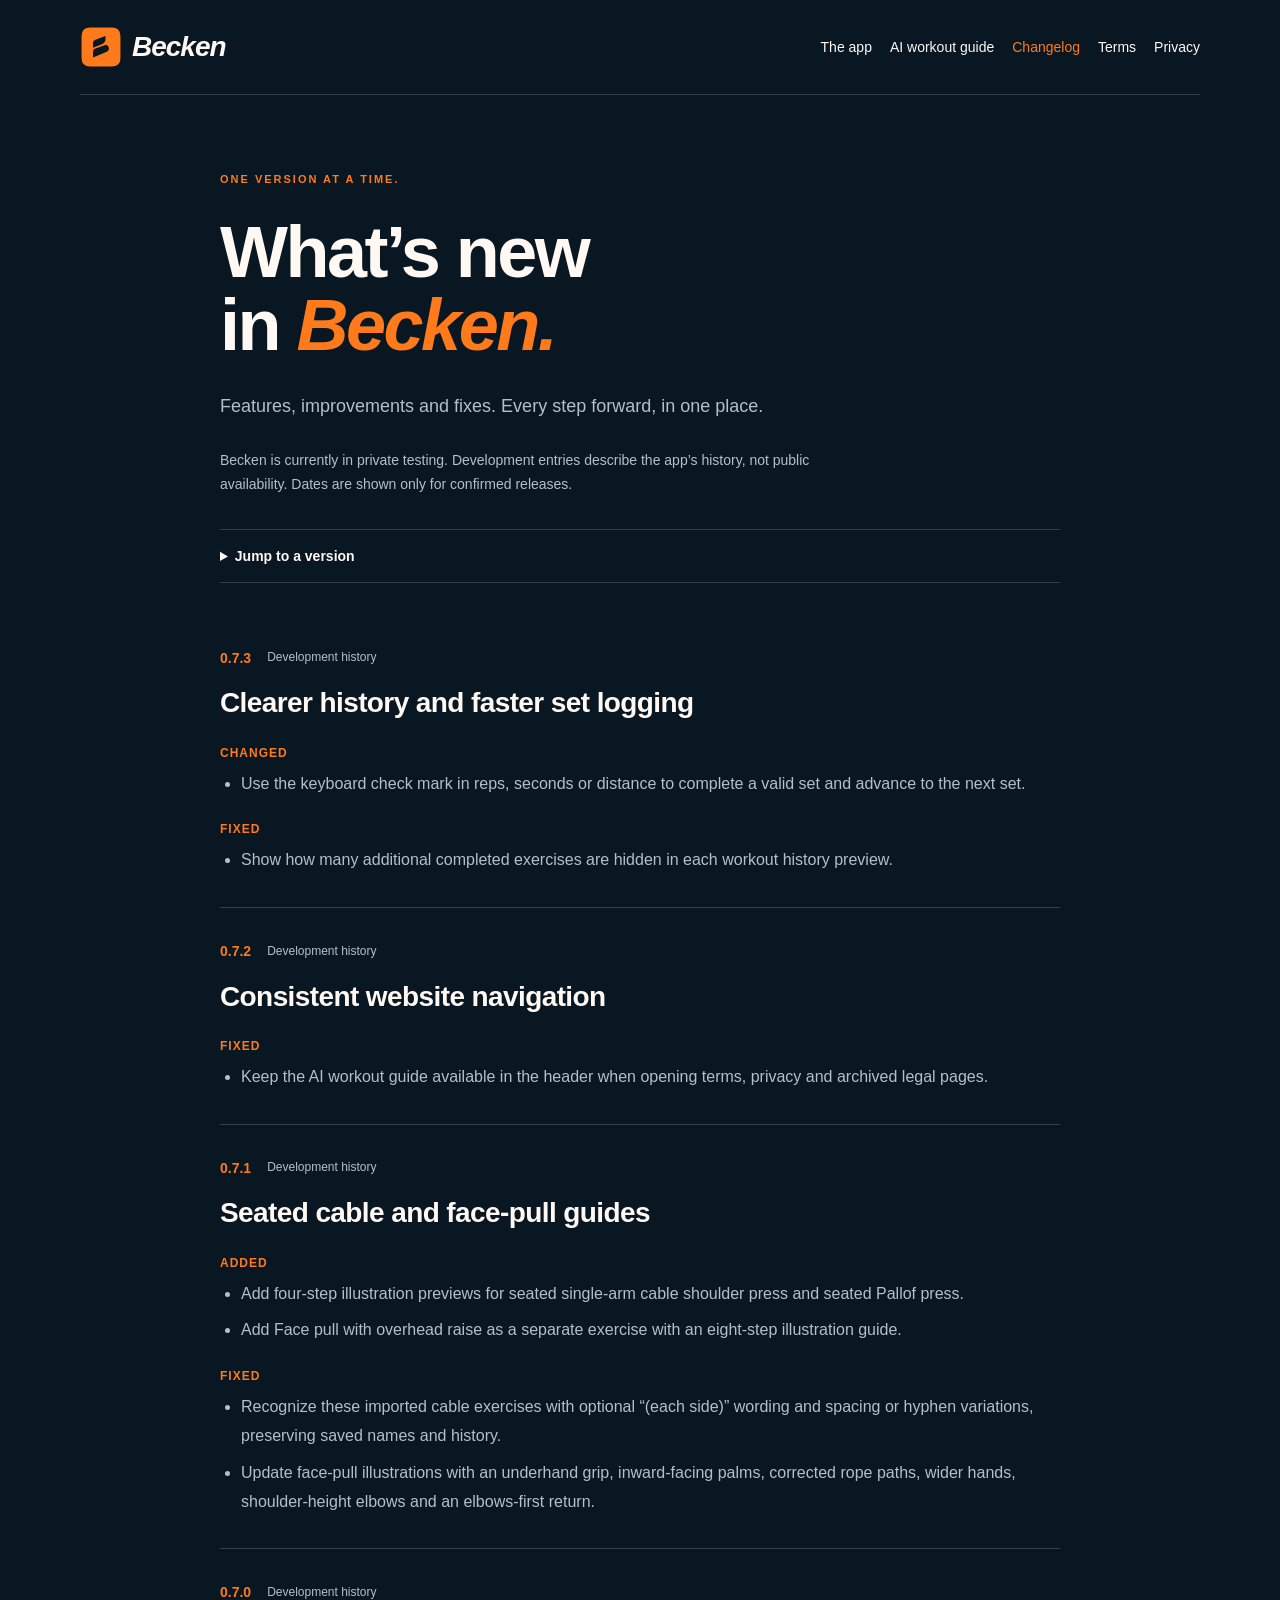
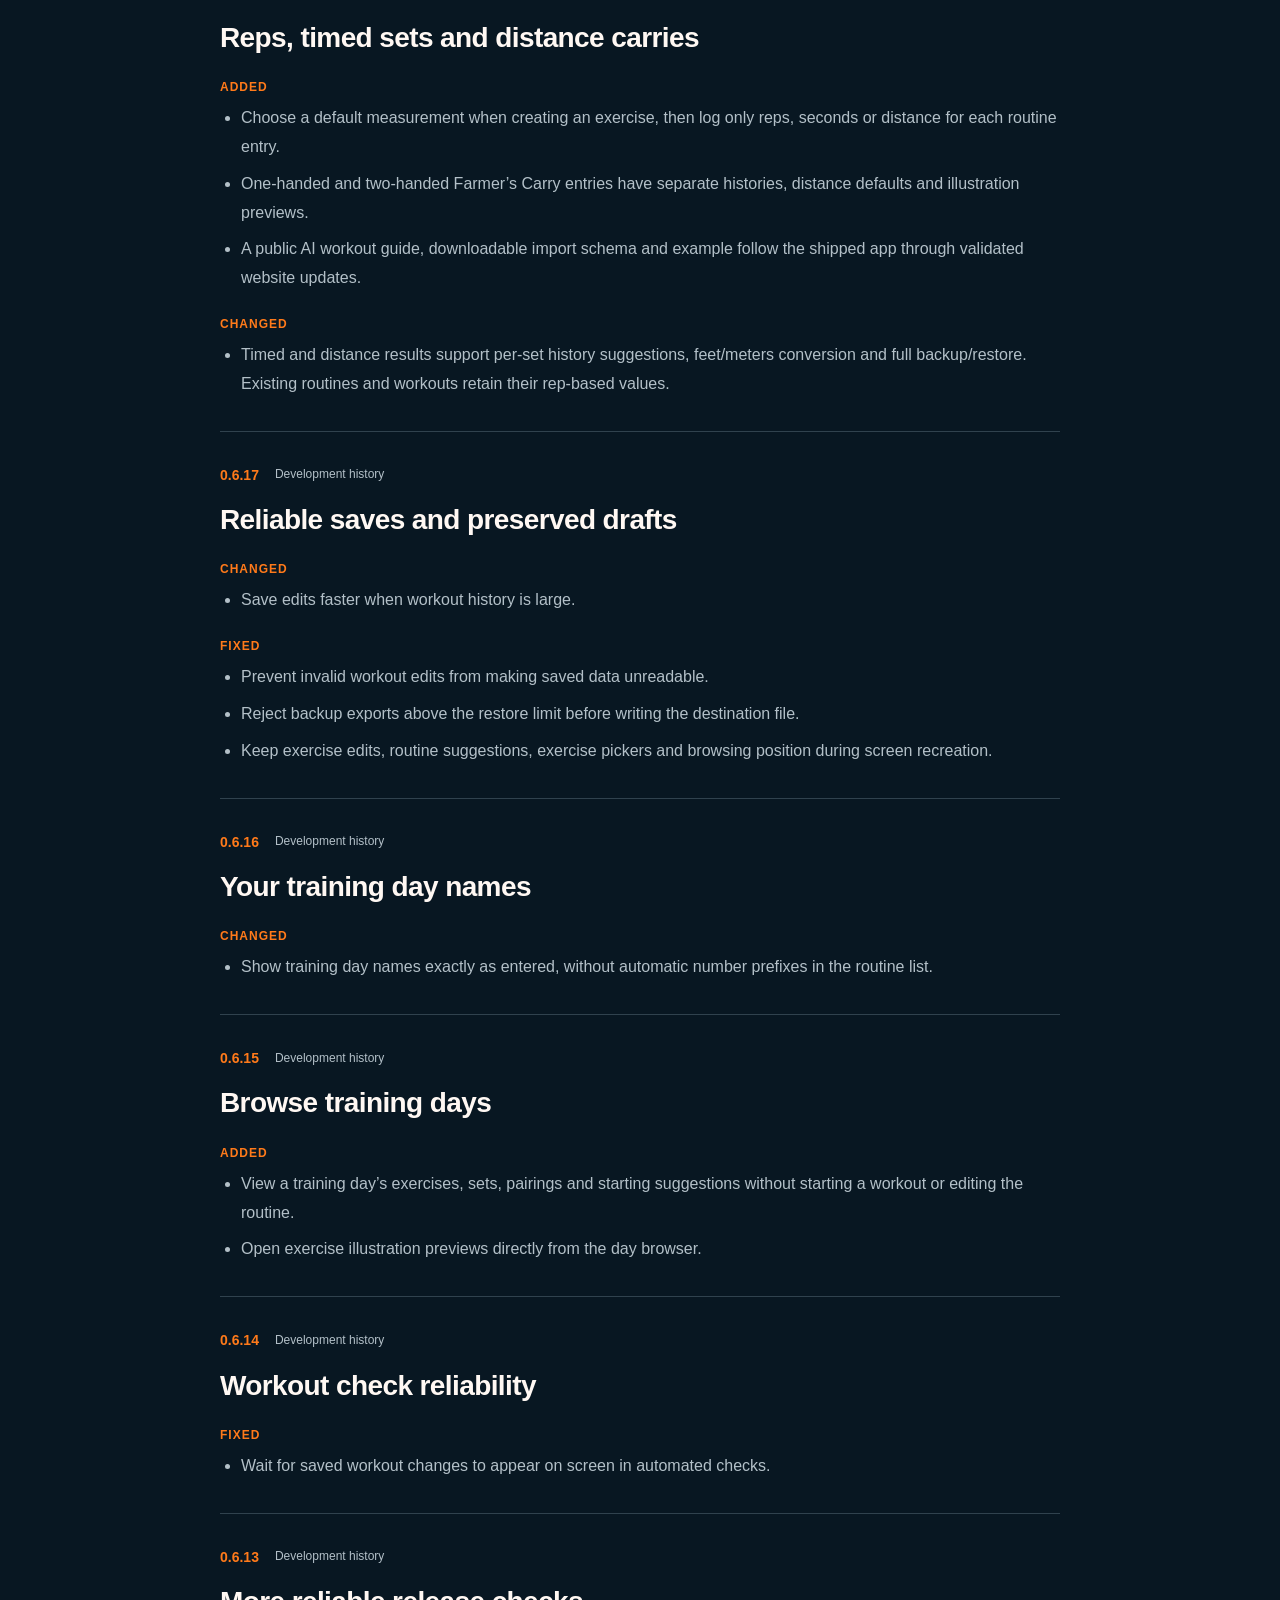
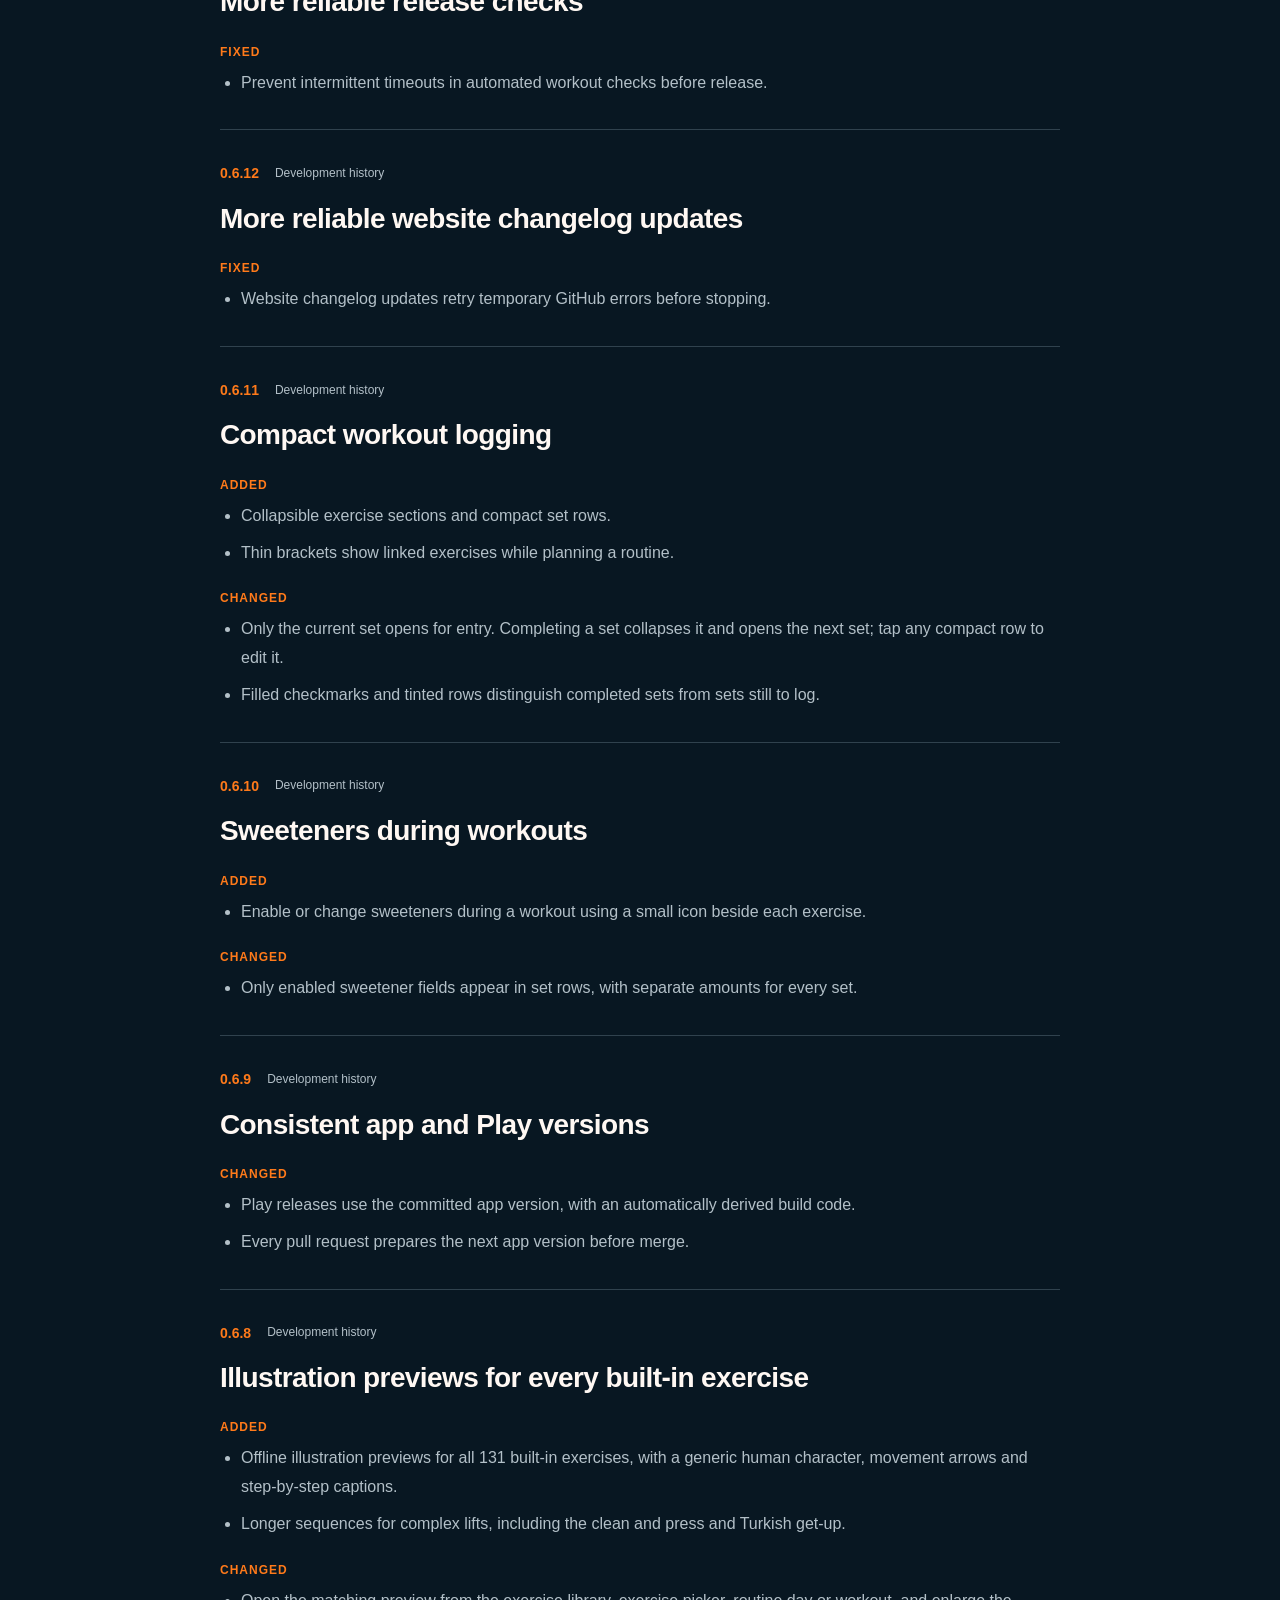
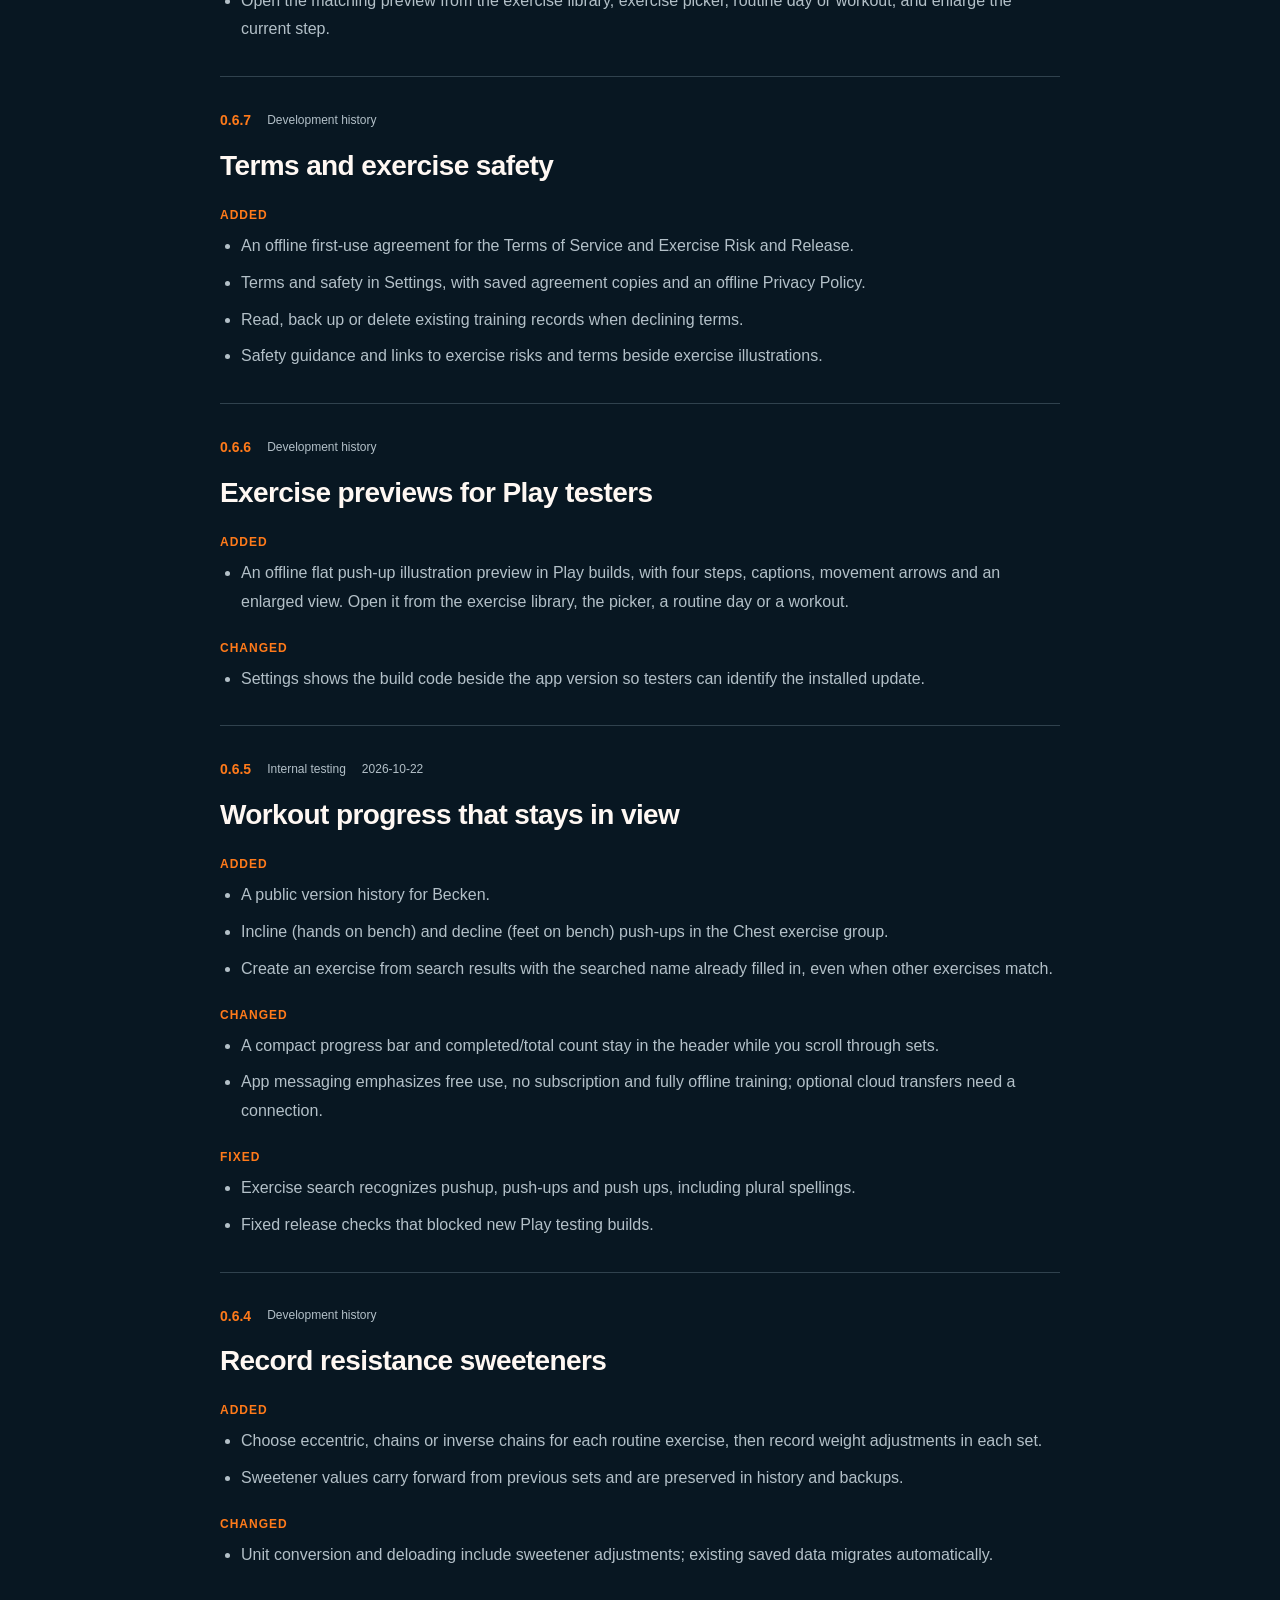
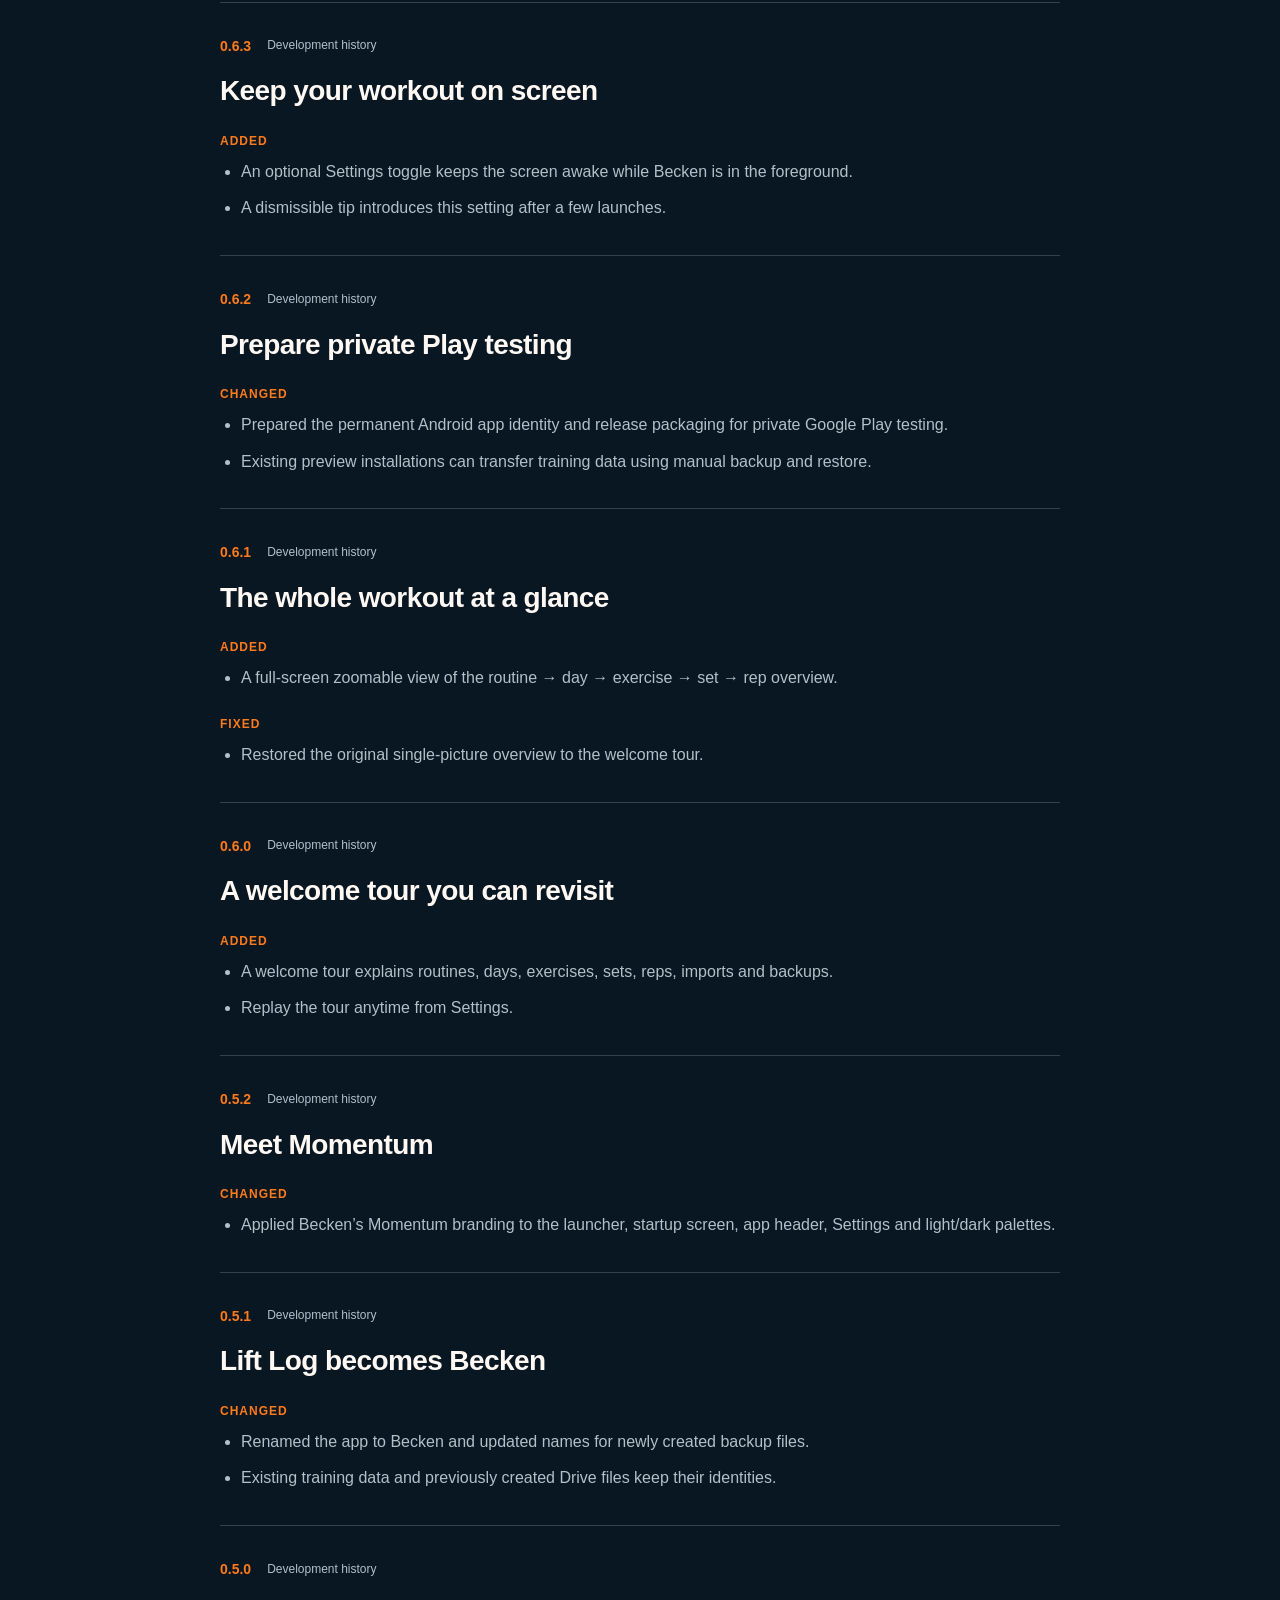
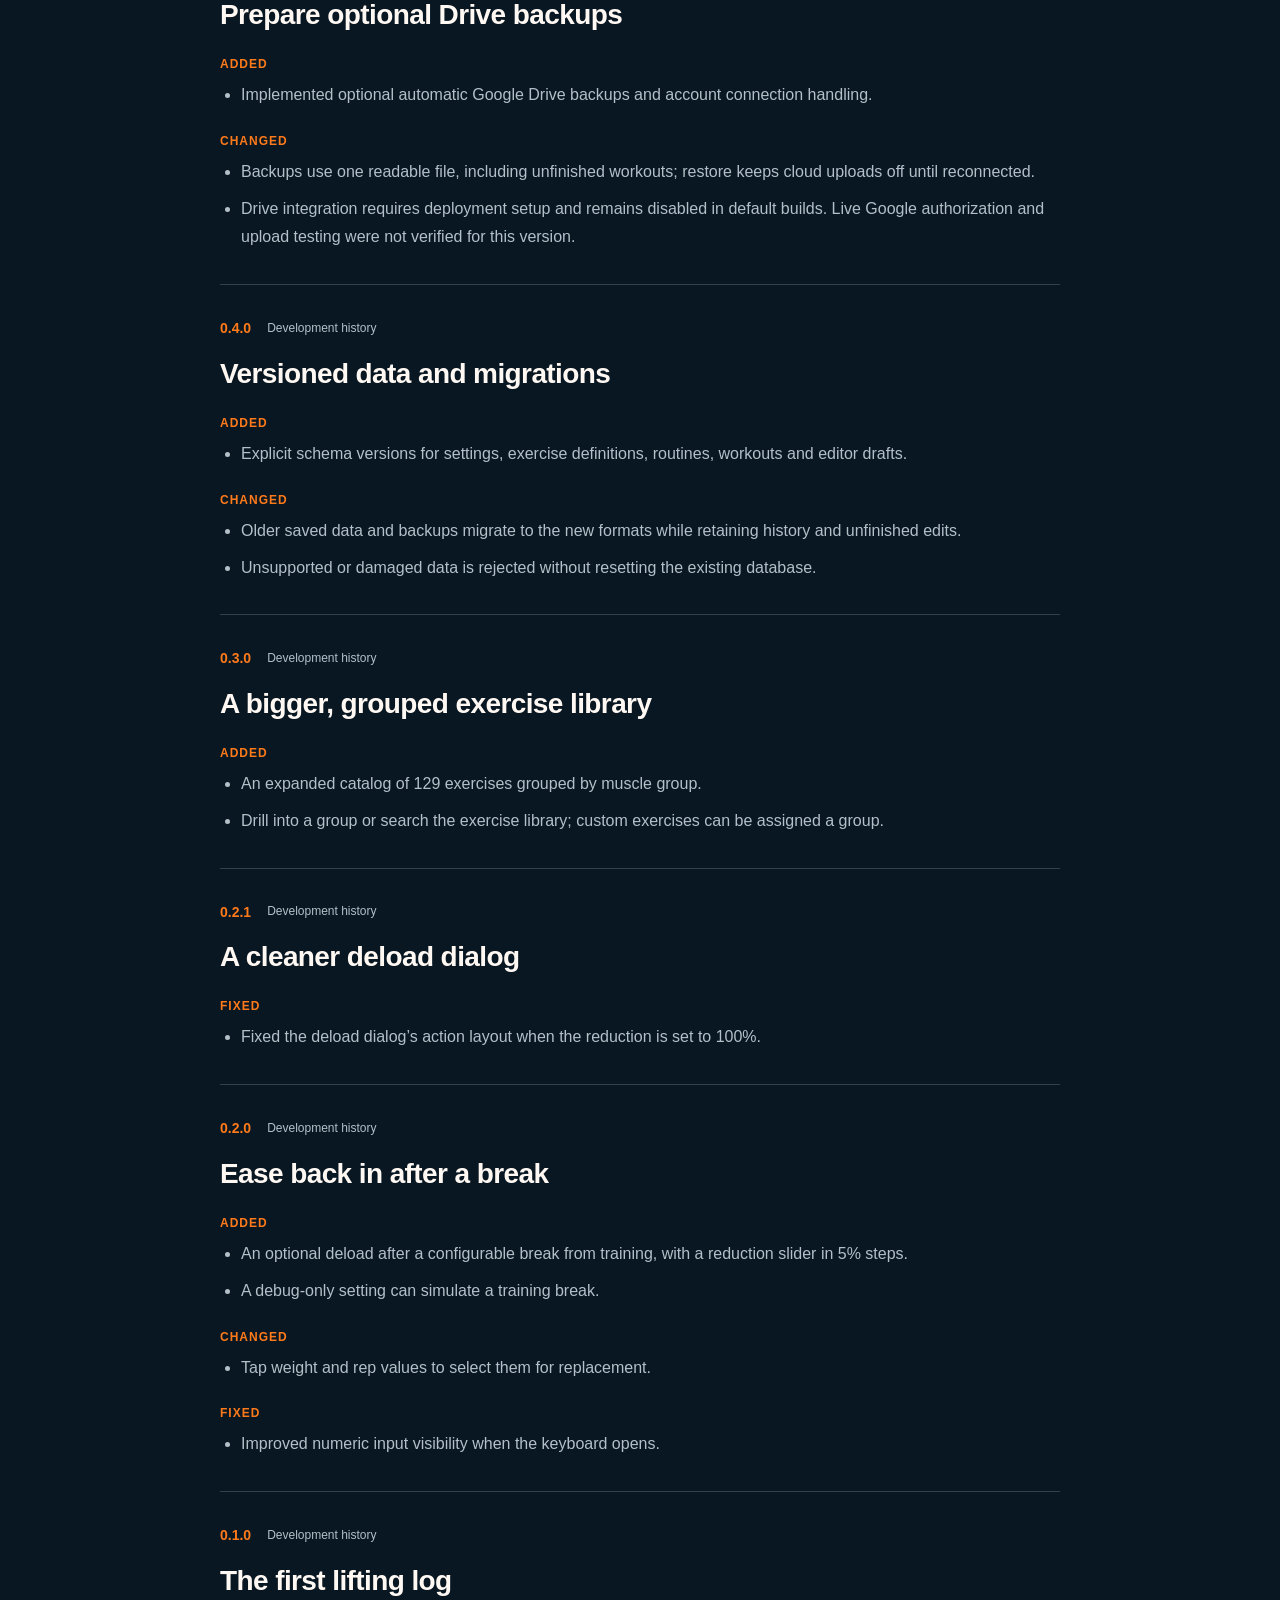
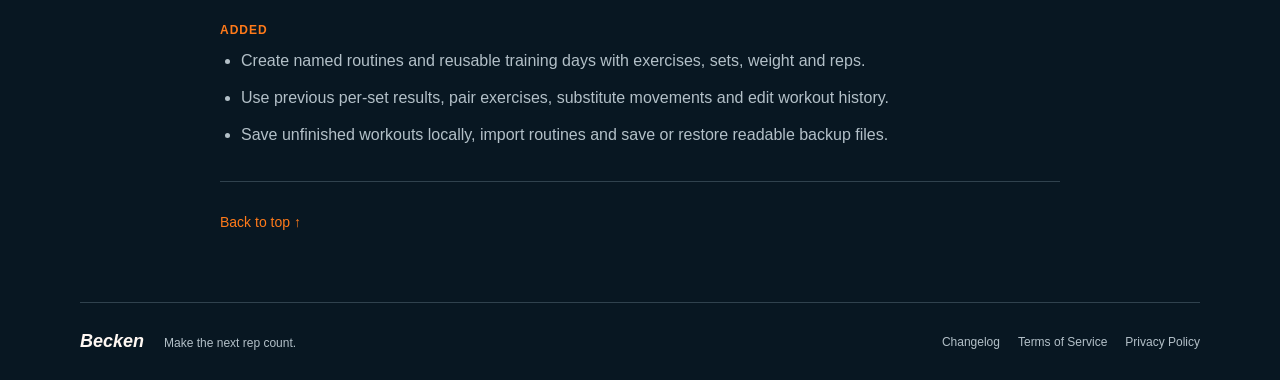
==== changelog/index.html @ c9db018d "Update Becken version history" ====
<!doctype html>
<html lang="en">
<head>
  <meta charset="utf-8">
  <meta name="viewport" content="width=device-width, initial-scale=1">
  <meta name="theme-color" content="#081722">
  <title>Becken changelog — What’s new</title>
  <meta name="description" content="Features, improvements and fixes in Becken, the free offline Android lifting log. Browse the version history.">
  <link rel="canonical" href="https://becken.app/changelog/">
  <meta property="og:title" content="Becken changelog — What’s new">
  <meta property="og:description" content="Features, improvements and fixes, version by version.">
  <meta property="og:type" content="website">
  <meta property="og:url" content="https://becken.app/changelog/">
  <meta property="og:image" content="https://becken.app/assets/social.png">
  <link rel="icon" href="../assets/logo.svg" type="image/svg+xml">
  <link rel="stylesheet" href="../styles.css">
</head>
<body>
  <!-- Generated by scripts/build_changelog.py from changelog/releases.json. -->
  <a class="skip-link" href="#main">Skip to content</a>
  <header class="site-header wrap">
    <a class="brand" href="../" aria-label="Becken home"><img src="../assets/logo.svg" width="42" height="42" alt=""><span>Becken</span></a>
    <nav aria-label="Main navigation"><a href="../#screenshots">The app</a><a href="../guides/ai-workouts/">AI workout guide</a><a href="../changelog/" aria-current="page">Changelog</a><a href="../terms/">Terms</a><a href="../privacy/">Privacy</a></nav>
  </header>
  <main id="main" class="history wrap">
    <div class="history-intro">
      <p class="eyebrow">ONE VERSION AT A TIME.</p>
      <h1>What’s new<br>in <em>Becken.</em></h1>
      <p class="intro">Features, improvements and fixes. Every step forward, in one place.</p>
      <p class="history-note">Becken is currently in private testing. Development entries describe the app’s history, not public availability. Dates are shown only for confirmed releases.</p>
    </div>
    <details class="version-index"><summary>Jump to a version</summary><nav aria-label="Version history"><a href="#v0-7-3">0.7.3</a><a href="#v0-7-2">0.7.2</a><a href="#v0-7-1">0.7.1</a><a href="#v0-7-0">0.7.0</a><a href="#v0-6-17">0.6.17</a><a href="#v0-6-16">0.6.16</a><a href="#v0-6-15">0.6.15</a><a href="#v0-6-14">0.6.14</a><a href="#v0-6-13">0.6.13</a><a href="#v0-6-12">0.6.12</a><a href="#v0-6-11">0.6.11</a><a href="#v0-6-10">0.6.10</a><a href="#v0-6-9">0.6.9</a><a href="#v0-6-8">0.6.8</a><a href="#v0-6-7">0.6.7</a><a href="#v0-6-6">0.6.6</a><a href="#v0-6-5">0.6.5</a><a href="#v0-6-4">0.6.4</a><a href="#v0-6-3">0.6.3</a><a href="#v0-6-2">0.6.2</a><a href="#v0-6-1">0.6.1</a><a href="#v0-6-0">0.6.0</a><a href="#v0-5-2">0.5.2</a><a href="#v0-5-1">0.5.1</a><a href="#v0-5-0">0.5.0</a><a href="#v0-4-0">0.4.0</a><a href="#v0-3-0">0.3.0</a><a href="#v0-2-1">0.2.1</a><a href="#v0-2-0">0.2.0</a><a href="#v0-1-0">0.1.0</a></nav></details>
    <div class="release-list"><article class="release" id="v0-7-3" aria-labelledby="title-v0-7-3"><header><p class="release-meta"><span class="version-badge">0.7.3</span><span>Development history</span></p><h2 id="title-v0-7-3">Clearer history and faster set logging</h2></header><section class="change-section"><h3>Changed</h3><ul><li>Use the keyboard check mark in reps, seconds or distance to complete a valid set and advance to the next set.</li></ul></section>
<section class="change-section"><h3>Fixed</h3><ul><li>Show how many additional completed exercises are hidden in each workout history preview.</li></ul></section></article>
<article class="release" id="v0-7-2" aria-labelledby="title-v0-7-2"><header><p class="release-meta"><span class="version-badge">0.7.2</span><span>Development history</span></p><h2 id="title-v0-7-2">Consistent website navigation</h2></header><section class="change-section"><h3>Fixed</h3><ul><li>Keep the AI workout guide available in the header when opening terms, privacy and archived legal pages.</li></ul></section></article>
<article class="release" id="v0-7-1" aria-labelledby="title-v0-7-1"><header><p class="release-meta"><span class="version-badge">0.7.1</span><span>Development history</span></p><h2 id="title-v0-7-1">Seated cable and face-pull guides</h2></header><section class="change-section"><h3>Added</h3><ul><li>Add four-step illustration previews for seated single-arm cable shoulder press and seated Pallof press.</li><li>Add Face pull with overhead raise as a separate exercise with an eight-step illustration guide.</li></ul></section>
<section class="change-section"><h3>Fixed</h3><ul><li>Recognize these imported cable exercises with optional “(each side)” wording and spacing or hyphen variations, preserving saved names and history.</li><li>Update face-pull illustrations with an underhand grip, inward-facing palms, corrected rope paths, wider hands, shoulder-height elbows and an elbows-first return.</li></ul></section></article>
<article class="release" id="v0-7-0" aria-labelledby="title-v0-7-0"><header><p class="release-meta"><span class="version-badge">0.7.0</span><span>Development history</span></p><h2 id="title-v0-7-0">Reps, timed sets and distance carries</h2></header><section class="change-section"><h3>Added</h3><ul><li>Choose a default measurement when creating an exercise, then log only reps, seconds or distance for each routine entry.</li><li>One-handed and two-handed Farmer’s Carry entries have separate histories, distance defaults and illustration previews.</li><li>A public AI workout guide, downloadable import schema and example follow the shipped app through validated website updates.</li></ul></section>
<section class="change-section"><h3>Changed</h3><ul><li>Timed and distance results support per-set history suggestions, feet/meters conversion and full backup/restore. Existing routines and workouts retain their rep-based values.</li></ul></section></article>
<article class="release" id="v0-6-17" aria-labelledby="title-v0-6-17"><header><p class="release-meta"><span class="version-badge">0.6.17</span><span>Development history</span></p><h2 id="title-v0-6-17">Reliable saves and preserved drafts</h2></header><section class="change-section"><h3>Changed</h3><ul><li>Save edits faster when workout history is large.</li></ul></section>
<section class="change-section"><h3>Fixed</h3><ul><li>Prevent invalid workout edits from making saved data unreadable.</li><li>Reject backup exports above the restore limit before writing the destination file.</li><li>Keep exercise edits, routine suggestions, exercise pickers and browsing position during screen recreation.</li></ul></section></article>
<article class="release" id="v0-6-16" aria-labelledby="title-v0-6-16"><header><p class="release-meta"><span class="version-badge">0.6.16</span><span>Development history</span></p><h2 id="title-v0-6-16">Your training day names</h2></header><section class="change-section"><h3>Changed</h3><ul><li>Show training day names exactly as entered, without automatic number prefixes in the routine list.</li></ul></section></article>
<article class="release" id="v0-6-15" aria-labelledby="title-v0-6-15"><header><p class="release-meta"><span class="version-badge">0.6.15</span><span>Development history</span></p><h2 id="title-v0-6-15">Browse training days</h2></header><section class="change-section"><h3>Added</h3><ul><li>View a training day’s exercises, sets, pairings and starting suggestions without starting a workout or editing the routine.</li><li>Open exercise illustration previews directly from the day browser.</li></ul></section></article>
<article class="release" id="v0-6-14" aria-labelledby="title-v0-6-14"><header><p class="release-meta"><span class="version-badge">0.6.14</span><span>Development history</span></p><h2 id="title-v0-6-14">Workout check reliability</h2></header><section class="change-section"><h3>Fixed</h3><ul><li>Wait for saved workout changes to appear on screen in automated checks.</li></ul></section></article>
<article class="release" id="v0-6-13" aria-labelledby="title-v0-6-13"><header><p class="release-meta"><span class="version-badge">0.6.13</span><span>Development history</span></p><h2 id="title-v0-6-13">More reliable release checks</h2></header><section class="change-section"><h3>Fixed</h3><ul><li>Prevent intermittent timeouts in automated workout checks before release.</li></ul></section></article>
<article class="release" id="v0-6-12" aria-labelledby="title-v0-6-12"><header><p class="release-meta"><span class="version-badge">0.6.12</span><span>Development history</span></p><h2 id="title-v0-6-12">More reliable website changelog updates</h2></header><section class="change-section"><h3>Fixed</h3><ul><li>Website changelog updates retry temporary GitHub errors before stopping.</li></ul></section></article>
<article class="release" id="v0-6-11" aria-labelledby="title-v0-6-11"><header><p class="release-meta"><span class="version-badge">0.6.11</span><span>Development history</span></p><h2 id="title-v0-6-11">Compact workout logging</h2></header><section class="change-section"><h3>Added</h3><ul><li>Collapsible exercise sections and compact set rows.</li><li>Thin brackets show linked exercises while planning a routine.</li></ul></section>
<section class="change-section"><h3>Changed</h3><ul><li>Only the current set opens for entry. Completing a set collapses it and opens the next set; tap any compact row to edit it.</li><li>Filled checkmarks and tinted rows distinguish completed sets from sets still to log.</li></ul></section></article>
<article class="release" id="v0-6-10" aria-labelledby="title-v0-6-10"><header><p class="release-meta"><span class="version-badge">0.6.10</span><span>Development history</span></p><h2 id="title-v0-6-10">Sweeteners during workouts</h2></header><section class="change-section"><h3>Added</h3><ul><li>Enable or change sweeteners during a workout using a small icon beside each exercise.</li></ul></section>
<section class="change-section"><h3>Changed</h3><ul><li>Only enabled sweetener fields appear in set rows, with separate amounts for every set.</li></ul></section></article>
<article class="release" id="v0-6-9" aria-labelledby="title-v0-6-9"><header><p class="release-meta"><span class="version-badge">0.6.9</span><span>Development history</span></p><h2 id="title-v0-6-9">Consistent app and Play versions</h2></header><section class="change-section"><h3>Changed</h3><ul><li>Play releases use the committed app version, with an automatically derived build code.</li><li>Every pull request prepares the next app version before merge.</li></ul></section></article>
<article class="release" id="v0-6-8" aria-labelledby="title-v0-6-8"><header><p class="release-meta"><span class="version-badge">0.6.8</span><span>Development history</span></p><h2 id="title-v0-6-8">Illustration previews for every built-in exercise</h2></header><section class="change-section"><h3>Added</h3><ul><li>Offline illustration previews for all 131 built-in exercises, with a generic human character, movement arrows and step-by-step captions.</li><li>Longer sequences for complex lifts, including the clean and press and Turkish get-up.</li></ul></section>
<section class="change-section"><h3>Changed</h3><ul><li>Open the matching preview from the exercise library, exercise picker, routine day or workout, and enlarge the current step.</li></ul></section></article>
<article class="release" id="v0-6-7" aria-labelledby="title-v0-6-7"><header><p class="release-meta"><span class="version-badge">0.6.7</span><span>Development history</span></p><h2 id="title-v0-6-7">Terms and exercise safety</h2></header><section class="change-section"><h3>Added</h3><ul><li>An offline first-use agreement for the Terms of Service and Exercise Risk and Release.</li><li>Terms and safety in Settings, with saved agreement copies and an offline Privacy Policy.</li><li>Read, back up or delete existing training records when declining terms.</li><li>Safety guidance and links to exercise risks and terms beside exercise illustrations.</li></ul></section></article>
<article class="release" id="v0-6-6" aria-labelledby="title-v0-6-6"><header><p class="release-meta"><span class="version-badge">0.6.6</span><span>Development history</span></p><h2 id="title-v0-6-6">Exercise previews for Play testers</h2></header><section class="change-section"><h3>Added</h3><ul><li>An offline flat push-up illustration preview in Play builds, with four steps, captions, movement arrows and an enlarged view. Open it from the exercise library, the picker, a routine day or a workout.</li></ul></section>
<section class="change-section"><h3>Changed</h3><ul><li>Settings shows the build code beside the app version so testers can identify the installed update.</li></ul></section></article>
<article class="release" id="v0-6-5" aria-labelledby="title-v0-6-5"><header><p class="release-meta"><span class="version-badge">0.6.5</span><span>Internal testing</span><time datetime="2026-10-22">2026-10-22</time></p><h2 id="title-v0-6-5">Workout progress that stays in view</h2></header><section class="change-section"><h3>Added</h3><ul><li>A public version history for Becken.</li><li>Incline (hands on bench) and decline (feet on bench) push-ups in the Chest exercise group.</li><li>Create an exercise from search results with the searched name already filled in, even when other exercises match.</li></ul></section>
<section class="change-section"><h3>Changed</h3><ul><li>A compact progress bar and completed/total count stay in the header while you scroll through sets.</li><li>App messaging emphasizes free use, no subscription and fully offline training; optional cloud transfers need a connection.</li></ul></section>
<section class="change-section"><h3>Fixed</h3><ul><li>Exercise search recognizes pushup, push-ups and push ups, including plural spellings.</li><li>Fixed release checks that blocked new Play testing builds.</li></ul></section></article>
<article class="release" id="v0-6-4" aria-labelledby="title-v0-6-4"><header><p class="release-meta"><span class="version-badge">0.6.4</span><span>Development history</span></p><h2 id="title-v0-6-4">Record resistance sweeteners</h2></header><section class="change-section"><h3>Added</h3><ul><li>Choose eccentric, chains or inverse chains for each routine exercise, then record weight adjustments in each set.</li><li>Sweetener values carry forward from previous sets and are preserved in history and backups.</li></ul></section>
<section class="change-section"><h3>Changed</h3><ul><li>Unit conversion and deloading include sweetener adjustments; existing saved data migrates automatically.</li></ul></section></article>
<article class="release" id="v0-6-3" aria-labelledby="title-v0-6-3"><header><p class="release-meta"><span class="version-badge">0.6.3</span><span>Development history</span></p><h2 id="title-v0-6-3">Keep your workout on screen</h2></header><section class="change-section"><h3>Added</h3><ul><li>An optional Settings toggle keeps the screen awake while Becken is in the foreground.</li><li>A dismissible tip introduces this setting after a few launches.</li></ul></section></article>
<article class="release" id="v0-6-2" aria-labelledby="title-v0-6-2"><header><p class="release-meta"><span class="version-badge">0.6.2</span><span>Development history</span></p><h2 id="title-v0-6-2">Prepare private Play testing</h2></header><section class="change-section"><h3>Changed</h3><ul><li>Prepared the permanent Android app identity and release packaging for private Google Play testing.</li><li>Existing preview installations can transfer training data using manual backup and restore.</li></ul></section></article>
<article class="release" id="v0-6-1" aria-labelledby="title-v0-6-1"><header><p class="release-meta"><span class="version-badge">0.6.1</span><span>Development history</span></p><h2 id="title-v0-6-1">The whole workout at a glance</h2></header><section class="change-section"><h3>Added</h3><ul><li>A full-screen zoomable view of the routine → day → exercise → set → rep overview.</li></ul></section>
<section class="change-section"><h3>Fixed</h3><ul><li>Restored the original single-picture overview to the welcome tour.</li></ul></section></article>
<article class="release" id="v0-6-0" aria-labelledby="title-v0-6-0"><header><p class="release-meta"><span class="version-badge">0.6.0</span><span>Development history</span></p><h2 id="title-v0-6-0">A welcome tour you can revisit</h2></header><section class="change-section"><h3>Added</h3><ul><li>A welcome tour explains routines, days, exercises, sets, reps, imports and backups.</li><li>Replay the tour anytime from Settings.</li></ul></section></article>
<article class="release" id="v0-5-2" aria-labelledby="title-v0-5-2"><header><p class="release-meta"><span class="version-badge">0.5.2</span><span>Development history</span></p><h2 id="title-v0-5-2">Meet Momentum</h2></header><section class="change-section"><h3>Changed</h3><ul><li>Applied Becken’s Momentum branding to the launcher, startup screen, app header, Settings and light/dark palettes.</li></ul></section></article>
<article class="release" id="v0-5-1" aria-labelledby="title-v0-5-1"><header><p class="release-meta"><span class="version-badge">0.5.1</span><span>Development history</span></p><h2 id="title-v0-5-1">Lift Log becomes Becken</h2></header><section class="change-section"><h3>Changed</h3><ul><li>Renamed the app to Becken and updated names for newly created backup files.</li><li>Existing training data and previously created Drive files keep their identities.</li></ul></section></article>
<article class="release" id="v0-5-0" aria-labelledby="title-v0-5-0"><header><p class="release-meta"><span class="version-badge">0.5.0</span><span>Development history</span></p><h2 id="title-v0-5-0">Prepare optional Drive backups</h2></header><section class="change-section"><h3>Added</h3><ul><li>Implemented optional automatic Google Drive backups and account connection handling.</li></ul></section>
<section class="change-section"><h3>Changed</h3><ul><li>Backups use one readable file, including unfinished workouts; restore keeps cloud uploads off until reconnected.</li><li>Drive integration requires deployment setup and remains disabled in default builds. Live Google authorization and upload testing were not verified for this version.</li></ul></section></article>
<article class="release" id="v0-4-0" aria-labelledby="title-v0-4-0"><header><p class="release-meta"><span class="version-badge">0.4.0</span><span>Development history</span></p><h2 id="title-v0-4-0">Versioned data and migrations</h2></header><section class="change-section"><h3>Added</h3><ul><li>Explicit schema versions for settings, exercise definitions, routines, workouts and editor drafts.</li></ul></section>
<section class="change-section"><h3>Changed</h3><ul><li>Older saved data and backups migrate to the new formats while retaining history and unfinished edits.</li><li>Unsupported or damaged data is rejected without resetting the existing database.</li></ul></section></article>
<article class="release" id="v0-3-0" aria-labelledby="title-v0-3-0"><header><p class="release-meta"><span class="version-badge">0.3.0</span><span>Development history</span></p><h2 id="title-v0-3-0">A bigger, grouped exercise library</h2></header><section class="change-section"><h3>Added</h3><ul><li>An expanded catalog of 129 exercises grouped by muscle group.</li><li>Drill into a group or search the exercise library; custom exercises can be assigned a group.</li></ul></section></article>
<article class="release" id="v0-2-1" aria-labelledby="title-v0-2-1"><header><p class="release-meta"><span class="version-badge">0.2.1</span><span>Development history</span></p><h2 id="title-v0-2-1">A cleaner deload dialog</h2></header><section class="change-section"><h3>Fixed</h3><ul><li>Fixed the deload dialog’s action layout when the reduction is set to 100%.</li></ul></section></article>
<article class="release" id="v0-2-0" aria-labelledby="title-v0-2-0"><header><p class="release-meta"><span class="version-badge">0.2.0</span><span>Development history</span></p><h2 id="title-v0-2-0">Ease back in after a break</h2></header><section class="change-section"><h3>Added</h3><ul><li>An optional deload after a configurable break from training, with a reduction slider in 5% steps.</li><li>A debug-only setting can simulate a training break.</li></ul></section>
<section class="change-section"><h3>Changed</h3><ul><li>Tap weight and rep values to select them for replacement.</li></ul></section>
<section class="change-section"><h3>Fixed</h3><ul><li>Improved numeric input visibility when the keyboard opens.</li></ul></section></article>
<article class="release" id="v0-1-0" aria-labelledby="title-v0-1-0"><header><p class="release-meta"><span class="version-badge">0.1.0</span><span>Development history</span></p><h2 id="title-v0-1-0">The first lifting log</h2></header><section class="change-section"><h3>Added</h3><ul><li>Create named routines and reusable training days with exercises, sets, weight and reps.</li><li>Use previous per-set results, pair exercises, substitute movements and edit workout history.</li><li>Save unfinished workouts locally, import routines and save or restore readable backup files.</li></ul></section></article></div>
    <p class="back-to-top"><a href="#main">Back to top ↑</a></p>
  </main>
  <footer class="site-footer wrap"><span class="footer-brand">Becken <span>Make the next rep count.</span></span><nav aria-label="Footer navigation"><a href="./" aria-current="page">Changelog</a><a href="../terms/">Terms of Service</a><a href="../privacy/">Privacy Policy</a></nav></footer>
</body>
</html>
---- styles.css ----
:root {
  color-scheme:dark;
  --ink:#081722;
  --orange:#ff7a1a;
  --paper:#fff8f3;
  --muted:#b3c0c8;
  --line:#30424e;
  --surface:#10232f;
  font-family:Arial,Helvetica,sans-serif;
  color:var(--paper);
  background:var(--ink);
  font-synthesis:none}

* {
  box-sizing:border-box}
body {
  margin:0}
a {
  color:inherit;
  text-decoration:none}
a:hover {
  text-decoration:underline;
  text-underline-offset:5px}
a:focus-visible {
  outline:3px solid var(--orange);
  outline-offset:6px;
  border-radius:4px}
img {
  max-width:100%;
  height:auto;
  display:block}
.wrap {
  width:min(1120px,calc(100% - 64px));
  margin-inline:auto}
.skip-link {
  position:absolute;
  left:16px;
  top:-100px;
  padding:14px;
  background:var(--orange);
  color:var(--ink);
  z-index:10}
.skip-link:focus {
  top:12px}
.site-header {
  display:flex;
  justify-content:space-between;
  align-items:center;
  padding-block:26px;
  border-bottom:1px solid var(--line)}
.brand {
  display:flex;
  gap:10px;
  align-items:center;
  font-size:28px;
  font-weight:800;
  font-style:italic;
  letter-spacing:-1px}
.site-header nav {
  display:flex;
  gap:32px;
  font-size:14px}
.hero {
  display:grid;
  grid-template-columns:1.3fr 1fr;
  align-items:center;
  gap:48px;
  padding-block:76px 88px}
.eyebrow {
  font-size:11px;
  font-weight:700;
  letter-spacing:2px;
  color:var(--orange);
  line-height:1.8}
.dot {
  display:inline-block;
  width:7px;
  height:7px;
  border-radius:50%;
  background:var(--orange);
  margin-right:7px}
h1 {
  font-size:clamp(54px,6.5vw,84px);
  letter-spacing:-4px;
  line-height:1.02;
  margin:26px 0;
  font-weight:800}
h1 em {
  color:var(--orange)}
.promise {
  color:var(--orange);
  font-size:18px;
  font-weight:700;
  line-height:1.6;
  margin:0 0 24px}
.intro {
  color:var(--muted);
  font-size:18px;
  line-height:1.7;
  margin:28px 0}
.button {
  display:inline-flex;
  align-items:center;
  gap:36px;
  background:var(--orange);
  color:var(--ink);
  padding:19px 25px;
  border-radius:8px;
  font-size:16px;
  font-weight:700}
.button:hover {
  background:#ff954a;
  text-decoration:none}
.button span {
  font-size:23px;
  line-height:1}
.availability {
  font-size:12px;
  color:var(--muted);
  line-height:1.7;
  max-width:340px;
  margin:14px 0 0}
.hero-visual {
  position:relative;
  display:flex;
  flex-direction:column;
  align-items:center;
  isolation:isolate}
.orbit {
  position:absolute;
  inset:12% -3%;
  background:radial-gradient(ellipse,#ff7a1a25,transparent 70%);
  z-index:-1}
.phone {
  border:6px solid #263b48;
  border-radius:28px;
  box-shadow:0 20px 50px #0005;
  background:var(--ink)}
.hero-phone {
  width:246px;
  transform:rotate(5deg)}
.visual-caption {
  font-size:10px;
  font-weight:700;
  letter-spacing:2px;
  color:var(--muted);
  margin-top:30px}
.visual-caption span {
  color:var(--orange);
  margin-right:8px}
.principles {
  display:grid;
  grid-template-columns:repeat(3,1fr);
  gap:40px;
  padding-block:36px 70px;
  border-top:1px solid var(--line)}
.number {
  color:var(--orange);
  font:12px monospace}
.principles h2 {
  font-size:18px;
  letter-spacing:-.4px;
  margin-top:21px}
.principles p {
  color:var(--muted);
  font-size:14px;
  line-height:1.8;
  margin-bottom:0}
.app-section {
  background:var(--paper);
  color:var(--ink);
  padding:76px 0 55px}
.section-heading .eyebrow {
  color:#a44000}
.section-heading h2 {
  font-size:clamp(32px,4vw,48px);
  line-height:1.12;
  letter-spacing:-1.8px;
  margin:18px 0}
.section-heading>p:last-child {
  color:#52616a;
  line-height:1.6}
.screenshots {
  display:grid;
  grid-template-columns:repeat(3,1fr);
  gap:58px;
  margin-top:46px;
  max-width:940px;
  margin-inline:auto}
.screenshots figure {
  margin:0;
  min-width:0}
.screenshots .phone {
  width:100%;
  border-color:#20323f;
  box-shadow:0 16px 32px #08172220}
.screenshots a {
  display:block;
  border-radius:28px}
.screenshots a:hover {
  transform:translateY(-4px)}
figcaption {
  font-size:14px;
  font-weight:700;
  margin-top:23px}
figcaption span {
  font:12px monospace;
  color:#a44000;
  margin-right:12px}
.screenshot-note {
  font-size:12px;
  color:#52616a;
  text-align:center;
  line-height:1.6;
  margin-top:35px}
.closing {
  display:flex;
  flex-direction:column;
  align-items:center;
  text-align:center;
  padding-block:65px}
.closing h2 {
  font-size:32px;
  letter-spacing:-1px;
  margin:22px 0}
.text-link {
  font-weight:700;
  color:var(--orange)}
.site-footer {
  display:flex;
  justify-content:space-between;
  gap:25px;
  align-items:center;
  border-top:1px solid var(--line);
  padding-block:28px;
  color:var(--muted);
  font-size:12px}
.footer-brand {
  font-size:18px;
  font-style:italic;
  font-weight:700;
  color:var(--paper)}
.footer-brand span {
  font-size:12px;
  font-weight:400;
  font-style:normal;
  margin-left:15px;
  color:var(--muted)}
.policy {
  max-width:740px;
  padding-block:65px 80px}
.policy h1 {
  font-size:clamp(40px,6vw,60px);
  letter-spacing:-2px}
.policy .lede {
  font-size:20px;
  line-height:1.6;
  color:var(--paper)}
.policy h2 {
  font-size:23px;
  margin:38px 0 12px;
  letter-spacing:-.5px}
.policy p,.policy li {
  font-size:16px;
  color:var(--muted);
  line-height:1.8}
.policy ul {
  padding-left:22px}
.policy a {
  color:var(--orange);
  text-decoration:underline;
  text-underline-offset:3px}
.policy .updated {
  font-size:13px}
.policy .summary {
  border-left:3px solid var(--orange);
  padding:4px 22px;
  margin:30px 0;
  background:var(--surface)}

.safety-note { color:var(--muted); font-size:13px; line-height:1.7; max-width:520px; margin-top:22px; }
.safety-note a { color:var(--orange); text-decoration:underline; text-underline-offset:3px; }
.policy { overflow-wrap:anywhere; }
.policy section { scroll-margin-top:24px; }
.policy .legal-important { margin-block:28px; padding:4px 20px 16px; border:1px solid var(--orange); border-radius:8px; background:var(--surface); }
.policy .legal-important h2 { margin-top:20px; }
.policy .legal-important p { color:var(--paper); }
.legal-contents { border-block:1px solid var(--line); margin-block:28px; padding-block:12px; }
.legal-contents li + li { margin-top:8px; }

@media print {
  body { background:#fff; color:#000; }
  .site-header,.site-footer,.skip-link,.legal-contents { display:none; }
  .policy { width:100%; max-width:none; padding:0; }
  .policy p,.policy li,.policy a,.policy .legal-important p { color:#000; }
  .policy .summary,.policy .legal-important { background:transparent; border-color:#000; }
  .policy h1 { font-size:28pt; }
  .policy h2 { font-size:16pt; break-after:avoid; }
}

@media(max-width:760px) {
  .wrap {
  width:calc(100% - 40px)}
.site-header {
  padding-block:20px}
.site-header nav {
  gap:22px}
.hero {
  gap:36px;
  grid-template-columns:1fr;
  padding-block:48px}
.hero-copy {
  max-width:520px}
h1 {
  letter-spacing:-2.5px}
.hero-visual {
  padding-top:12px}
.hero-phone {
  width:230px}
.orbit {
  inset:0}
.principles {
  grid-template-columns:1fr;
  gap:28px;
  padding-block:32px 45px}
.principles h2 {
  margin-top:12px}
.principles p {
  max-width:480px}
.app-section {
  padding-block:45px}
.screenshots {
  gap:20px;
  grid-template-columns:1fr;
  max-width:290px}
.screenshots figure {
  margin-bottom:26px}
.site-footer {
  align-items:flex-start}
.footer-brand span {
  display:block;
  margin:8px 0 0}
.closing h2 {
  font-size:28px}
.policy {
  padding-block:38px 50px}
}

@media(prefers-reduced-motion:reduce) {
  .hero-phone {
  transform:none}
.screenshots a:hover {
  transform:none}
}


.arrow { display: inline-block; vertical-align: middle; }
.visual-caption .arrow { width: 12px; height: 12px; }

/* Workout documentation keeps long schema rules and JSON within phone layouts. */
.workout-guide { max-width:900px; }
.workout-guide pre { max-width:100%; overflow:auto; padding:20px; border:1px solid var(--line); border-radius:12px; font-size:14px; line-height:1.6; }
.workout-guide .ai-prompt { white-space:pre-wrap; overflow-wrap:anywhere; }
.workout-guide .table-scroll { max-width:100%; overflow-x:auto; }
.workout-guide table { width:100%; border-collapse:collapse; font-size:14px; }
.workout-guide th, .workout-guide td { padding:12px; border-bottom:1px solid var(--line); text-align:left; vertical-align:top; overflow-wrap:anywhere; }
.workout-guide td { min-width:180px; }

/* Version history shares the landing page's Momentum palette and type. */
.site-header { flex-wrap:wrap; gap:18px; }
.site-header nav,.site-footer nav { display:flex; flex-wrap:wrap; gap:18px; }
.site-header [aria-current="page"] { color:var(--orange); }
.site-footer { flex-wrap:wrap; }
.history { max-width:840px; padding-block:64px 40px; }
.history h1 { font-size:clamp(46px,7vw,72px); letter-spacing:-2.5px; }
.history .intro { max-width:580px; }
.history-note { color:var(--muted); font-size:14px; line-height:1.7; max-width:640px; }
.version-index { margin-block:32px; border-block:1px solid var(--line); padding-block:18px; }
.version-index summary { cursor:pointer; font-size:14px; font-weight:700; }
.version-index summary:focus-visible { outline:3px solid var(--orange); outline-offset:6px; }
.version-index nav { display:flex; flex-wrap:wrap; gap:10px; margin-top:20px; }
.version-index nav a { padding:8px 12px; border:1px solid var(--line); border-radius:6px; font-size:14px; }
.release { padding-block:32px; border-bottom:1px solid var(--line); scroll-margin-top:24px; overflow-wrap:anywhere; }
.release.upcoming { padding:24px; background:var(--surface); border:1px solid var(--line); border-left:3px solid var(--orange); border-radius:8px; }
.release-meta { display:flex; flex-wrap:wrap; gap:10px 16px; align-items:center; color:var(--muted); font-size:12px; line-height:1.6; margin:0; }
.version-badge { color:var(--orange); font-weight:700; font-size:14px; font-variant-numeric:tabular-nums; }
.release h2 { font-size:clamp(22px,3vw,28px); line-height:1.3; letter-spacing:-.6px; margin:16px 0 24px; }
.change-section h3 { color:var(--orange); font-size:12px; letter-spacing:1px; text-transform:uppercase; margin:24px 0 10px; }
.change-section ul { padding-left:21px; margin:0; color:var(--muted); line-height:1.8; font-size:16px; }
.change-section li + li { margin-top:8px; }
.back-to-top { color:var(--orange); margin-block:32px; font-size:14px; }
@media(max-width:760px) {
  .history { padding-top:36px; }
  .release.upcoming { padding:20px; }
}
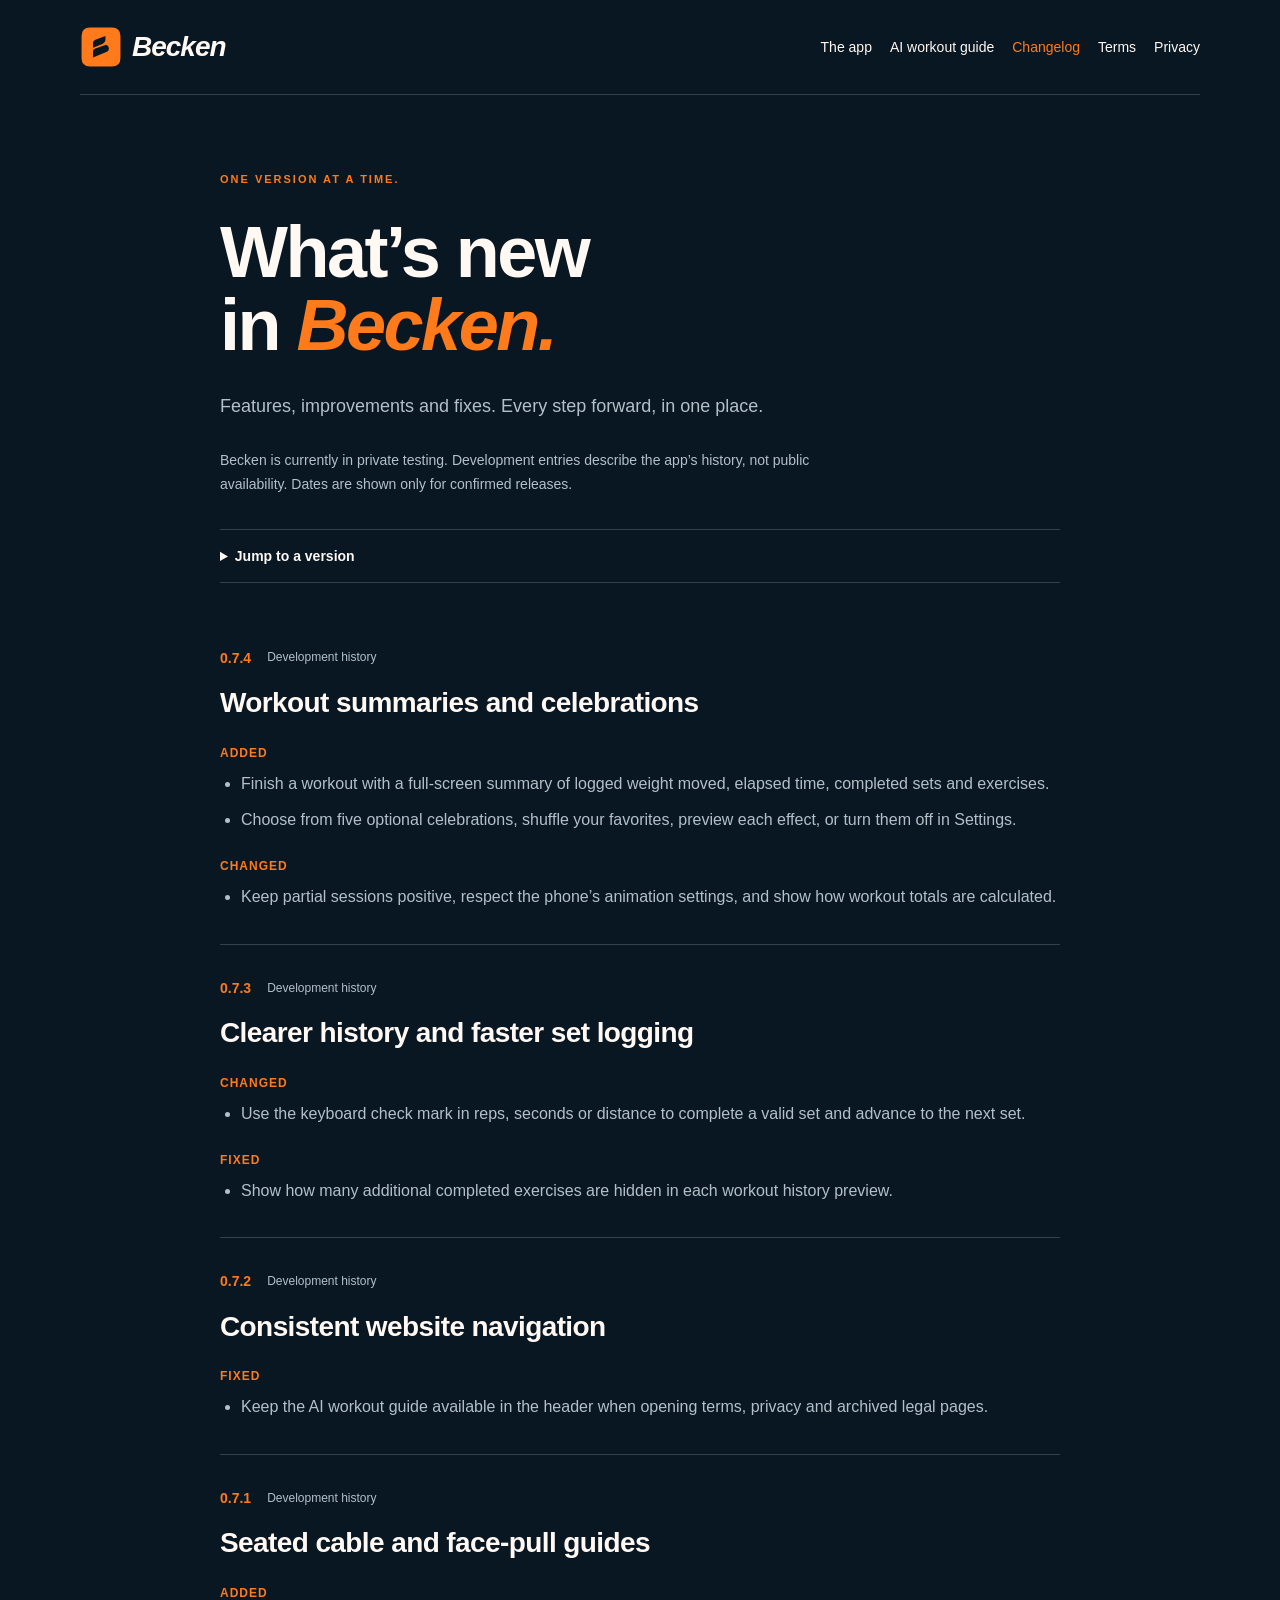
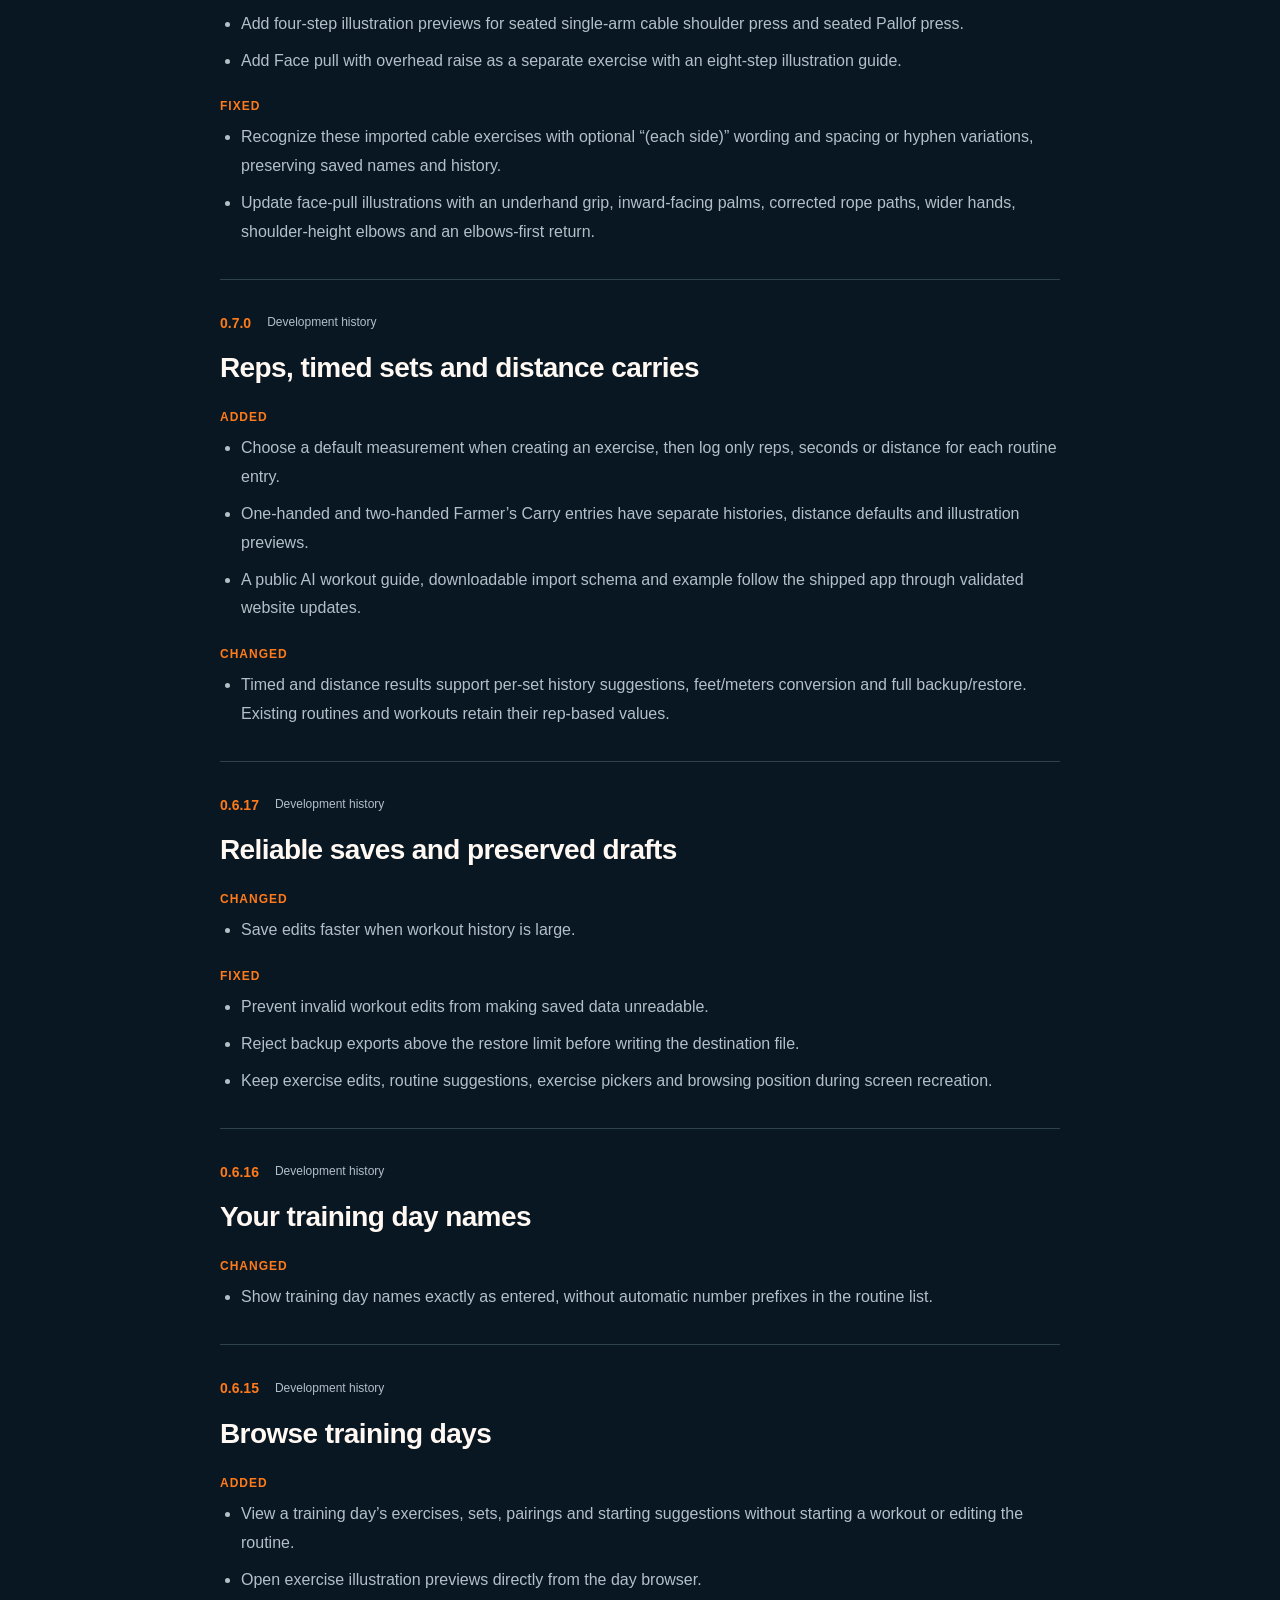
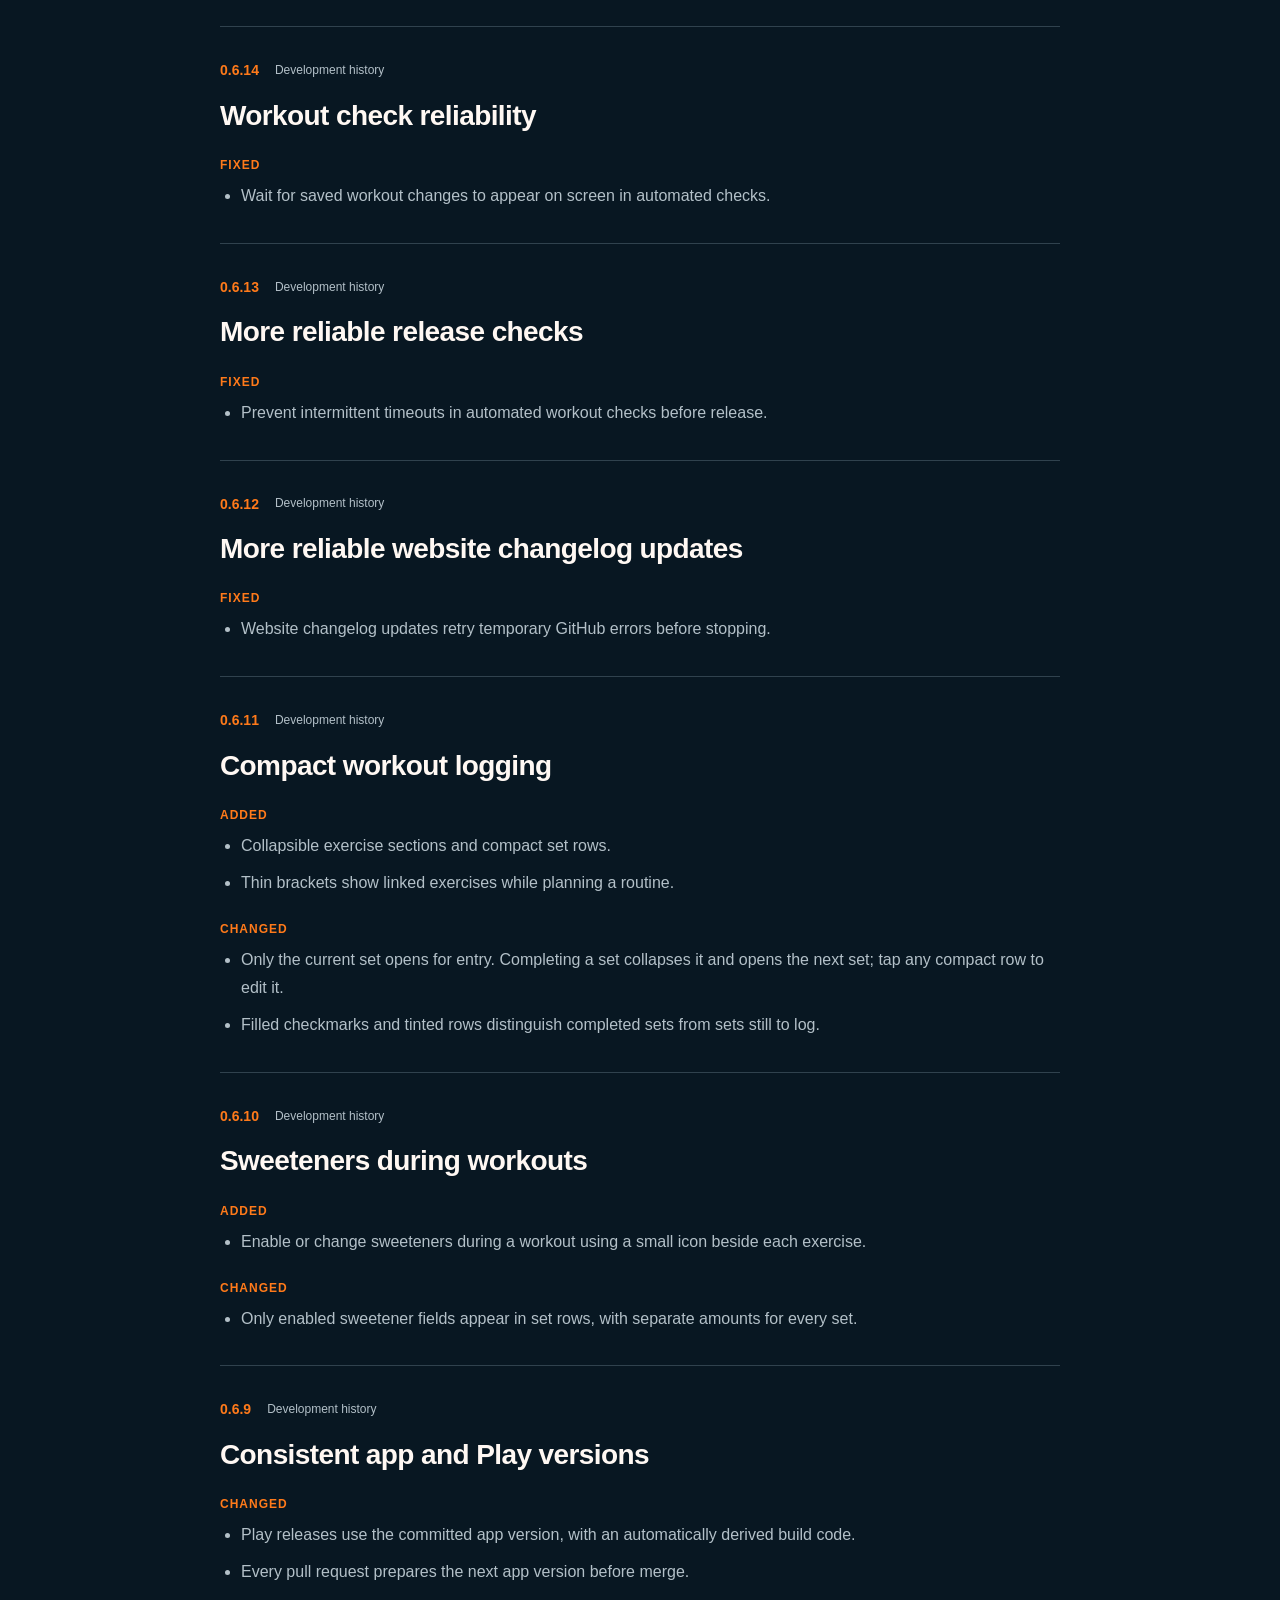
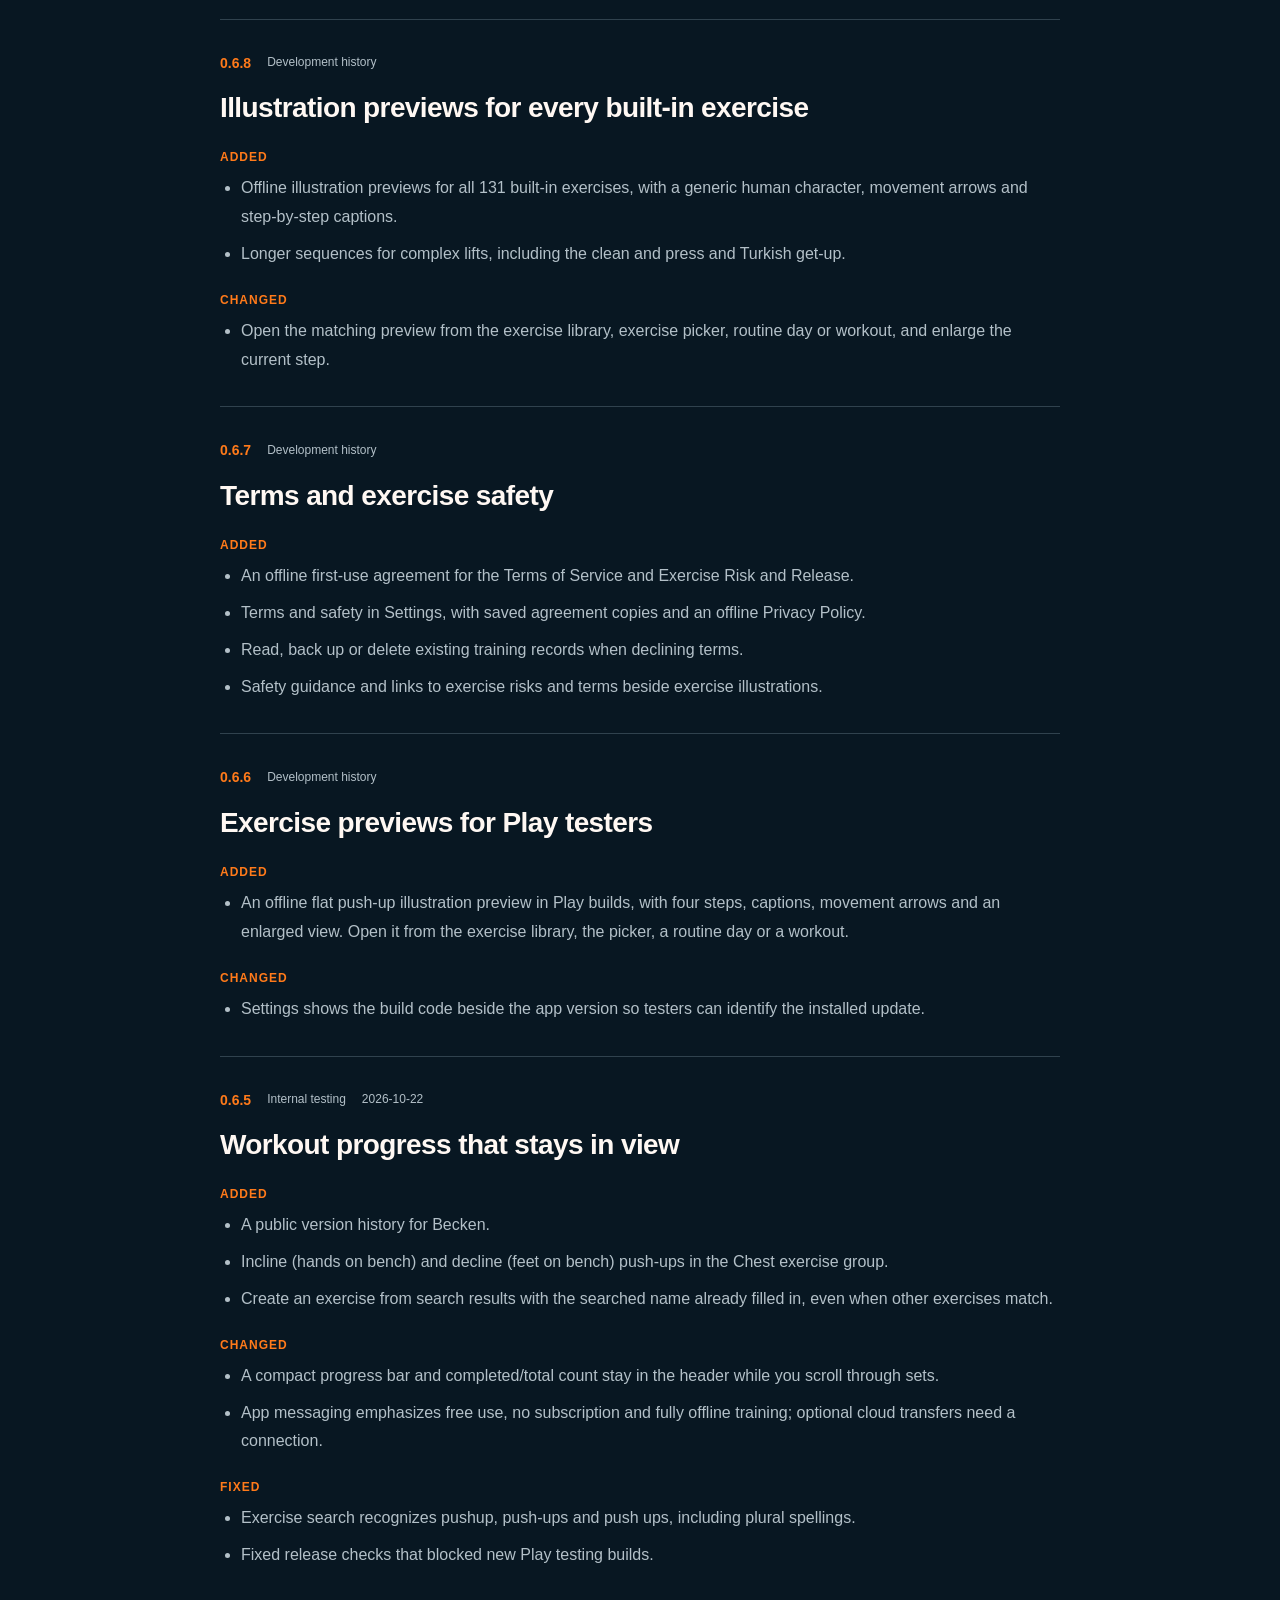
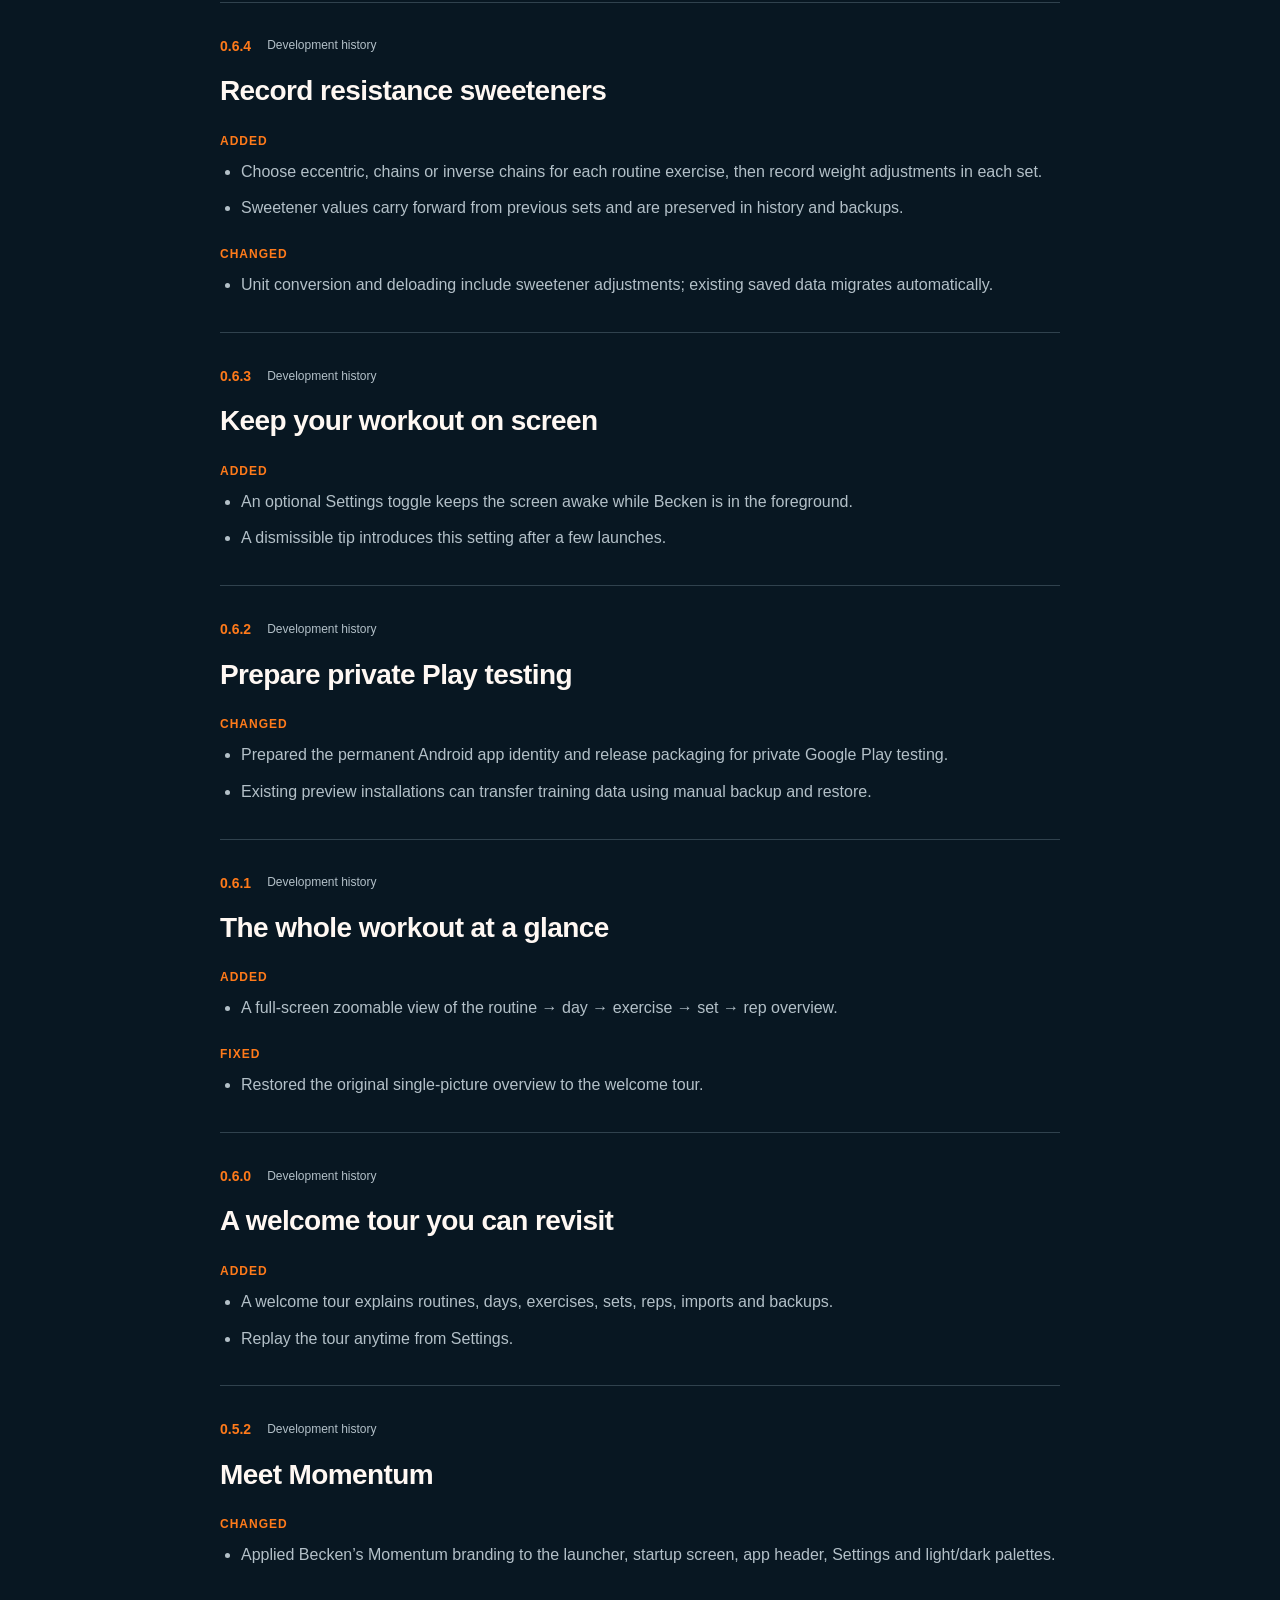
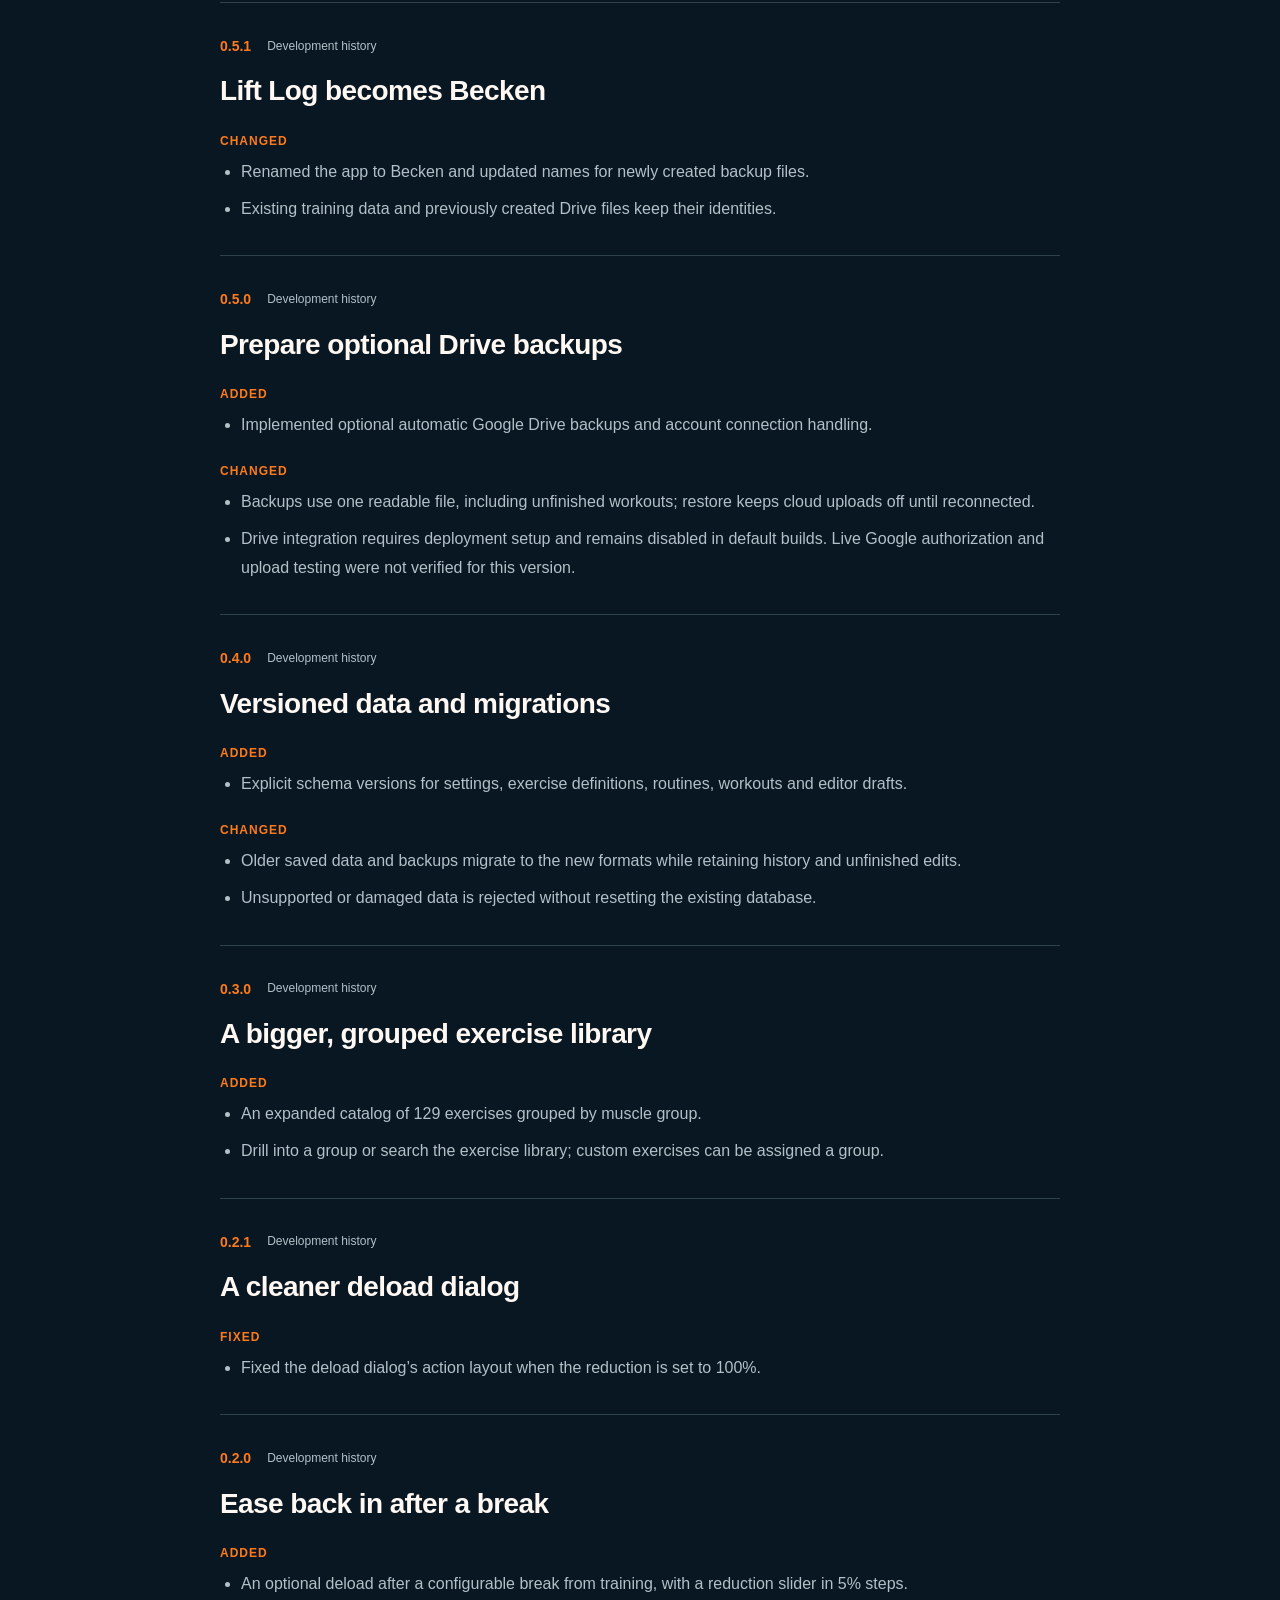
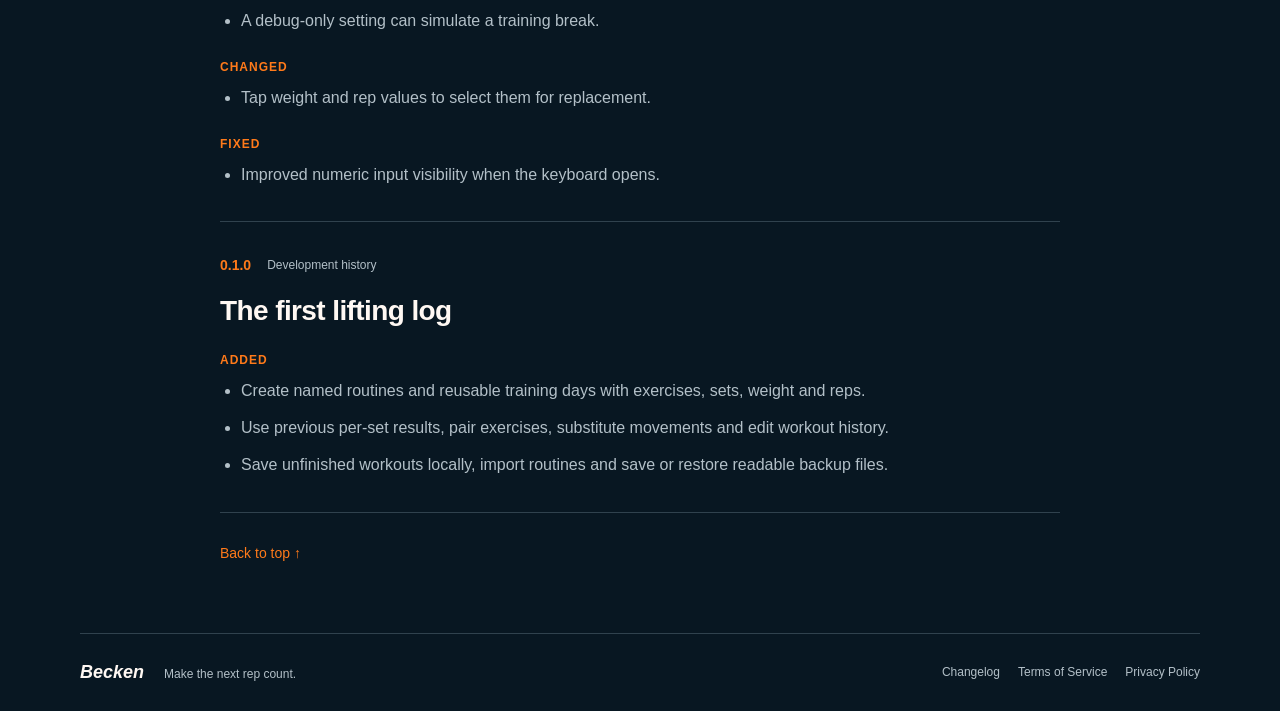
==== commit 7b3c6489: "Update Becken version history" ====
--- a/changelog/index.html
+++ b/changelog/index.html
@@ -29,8 +29,10 @@
       <p class="intro">Features, improvements and fixes. Every step forward, in one place.</p>
       <p class="history-note">Becken is currently in private testing. Development entries describe the app’s history, not public availability. Dates are shown only for confirmed releases.</p>
     </div>
-    <details class="version-index"><summary>Jump to a version</summary><nav aria-label="Version history"><a href="#v0-7-3">0.7.3</a><a href="#v0-7-2">0.7.2</a><a href="#v0-7-1">0.7.1</a><a href="#v0-7-0">0.7.0</a><a href="#v0-6-17">0.6.17</a><a href="#v0-6-16">0.6.16</a><a href="#v0-6-15">0.6.15</a><a href="#v0-6-14">0.6.14</a><a href="#v0-6-13">0.6.13</a><a href="#v0-6-12">0.6.12</a><a href="#v0-6-11">0.6.11</a><a href="#v0-6-10">0.6.10</a><a href="#v0-6-9">0.6.9</a><a href="#v0-6-8">0.6.8</a><a href="#v0-6-7">0.6.7</a><a href="#v0-6-6">0.6.6</a><a href="#v0-6-5">0.6.5</a><a href="#v0-6-4">0.6.4</a><a href="#v0-6-3">0.6.3</a><a href="#v0-6-2">0.6.2</a><a href="#v0-6-1">0.6.1</a><a href="#v0-6-0">0.6.0</a><a href="#v0-5-2">0.5.2</a><a href="#v0-5-1">0.5.1</a><a href="#v0-5-0">0.5.0</a><a href="#v0-4-0">0.4.0</a><a href="#v0-3-0">0.3.0</a><a href="#v0-2-1">0.2.1</a><a href="#v0-2-0">0.2.0</a><a href="#v0-1-0">0.1.0</a></nav></details>
-    <div class="release-list"><article class="release" id="v0-7-3" aria-labelledby="title-v0-7-3"><header><p class="release-meta"><span class="version-badge">0.7.3</span><span>Development history</span></p><h2 id="title-v0-7-3">Clearer history and faster set logging</h2></header><section class="change-section"><h3>Changed</h3><ul><li>Use the keyboard check mark in reps, seconds or distance to complete a valid set and advance to the next set.</li></ul></section>
+    <details class="version-index"><summary>Jump to a version</summary><nav aria-label="Version history"><a href="#v0-7-4">0.7.4</a><a href="#v0-7-3">0.7.3</a><a href="#v0-7-2">0.7.2</a><a href="#v0-7-1">0.7.1</a><a href="#v0-7-0">0.7.0</a><a href="#v0-6-17">0.6.17</a><a href="#v0-6-16">0.6.16</a><a href="#v0-6-15">0.6.15</a><a href="#v0-6-14">0.6.14</a><a href="#v0-6-13">0.6.13</a><a href="#v0-6-12">0.6.12</a><a href="#v0-6-11">0.6.11</a><a href="#v0-6-10">0.6.10</a><a href="#v0-6-9">0.6.9</a><a href="#v0-6-8">0.6.8</a><a href="#v0-6-7">0.6.7</a><a href="#v0-6-6">0.6.6</a><a href="#v0-6-5">0.6.5</a><a href="#v0-6-4">0.6.4</a><a href="#v0-6-3">0.6.3</a><a href="#v0-6-2">0.6.2</a><a href="#v0-6-1">0.6.1</a><a href="#v0-6-0">0.6.0</a><a href="#v0-5-2">0.5.2</a><a href="#v0-5-1">0.5.1</a><a href="#v0-5-0">0.5.0</a><a href="#v0-4-0">0.4.0</a><a href="#v0-3-0">0.3.0</a><a href="#v0-2-1">0.2.1</a><a href="#v0-2-0">0.2.0</a><a href="#v0-1-0">0.1.0</a></nav></details>
+    <div class="release-list"><article class="release" id="v0-7-4" aria-labelledby="title-v0-7-4"><header><p class="release-meta"><span class="version-badge">0.7.4</span><span>Development history</span></p><h2 id="title-v0-7-4">Workout summaries and celebrations</h2></header><section class="change-section"><h3>Added</h3><ul><li>Finish a workout with a full-screen summary of logged weight moved, elapsed time, completed sets and exercises.</li><li>Choose from five optional celebrations, shuffle your favorites, preview each effect, or turn them off in Settings.</li></ul></section>
+<section class="change-section"><h3>Changed</h3><ul><li>Keep partial sessions positive, respect the phone’s animation settings, and show how workout totals are calculated.</li></ul></section></article>
+<article class="release" id="v0-7-3" aria-labelledby="title-v0-7-3"><header><p class="release-meta"><span class="version-badge">0.7.3</span><span>Development history</span></p><h2 id="title-v0-7-3">Clearer history and faster set logging</h2></header><section class="change-section"><h3>Changed</h3><ul><li>Use the keyboard check mark in reps, seconds or distance to complete a valid set and advance to the next set.</li></ul></section>
 <section class="change-section"><h3>Fixed</h3><ul><li>Show how many additional completed exercises are hidden in each workout history preview.</li></ul></section></article>
 <article class="release" id="v0-7-2" aria-labelledby="title-v0-7-2"><header><p class="release-meta"><span class="version-badge">0.7.2</span><span>Development history</span></p><h2 id="title-v0-7-2">Consistent website navigation</h2></header><section class="change-section"><h3>Fixed</h3><ul><li>Keep the AI workout guide available in the header when opening terms, privacy and archived legal pages.</li></ul></section></article>
 <article class="release" id="v0-7-1" aria-labelledby="title-v0-7-1"><header><p class="release-meta"><span class="version-badge">0.7.1</span><span>Development history</span></p><h2 id="title-v0-7-1">Seated cable and face-pull guides</h2></header><section class="change-section"><h3>Added</h3><ul><li>Add four-step illustration previews for seated single-arm cable shoulder press and seated Pallof press.</li><li>Add Face pull with overhead raise as a separate exercise with an eight-step illustration guide.</li></ul></section>
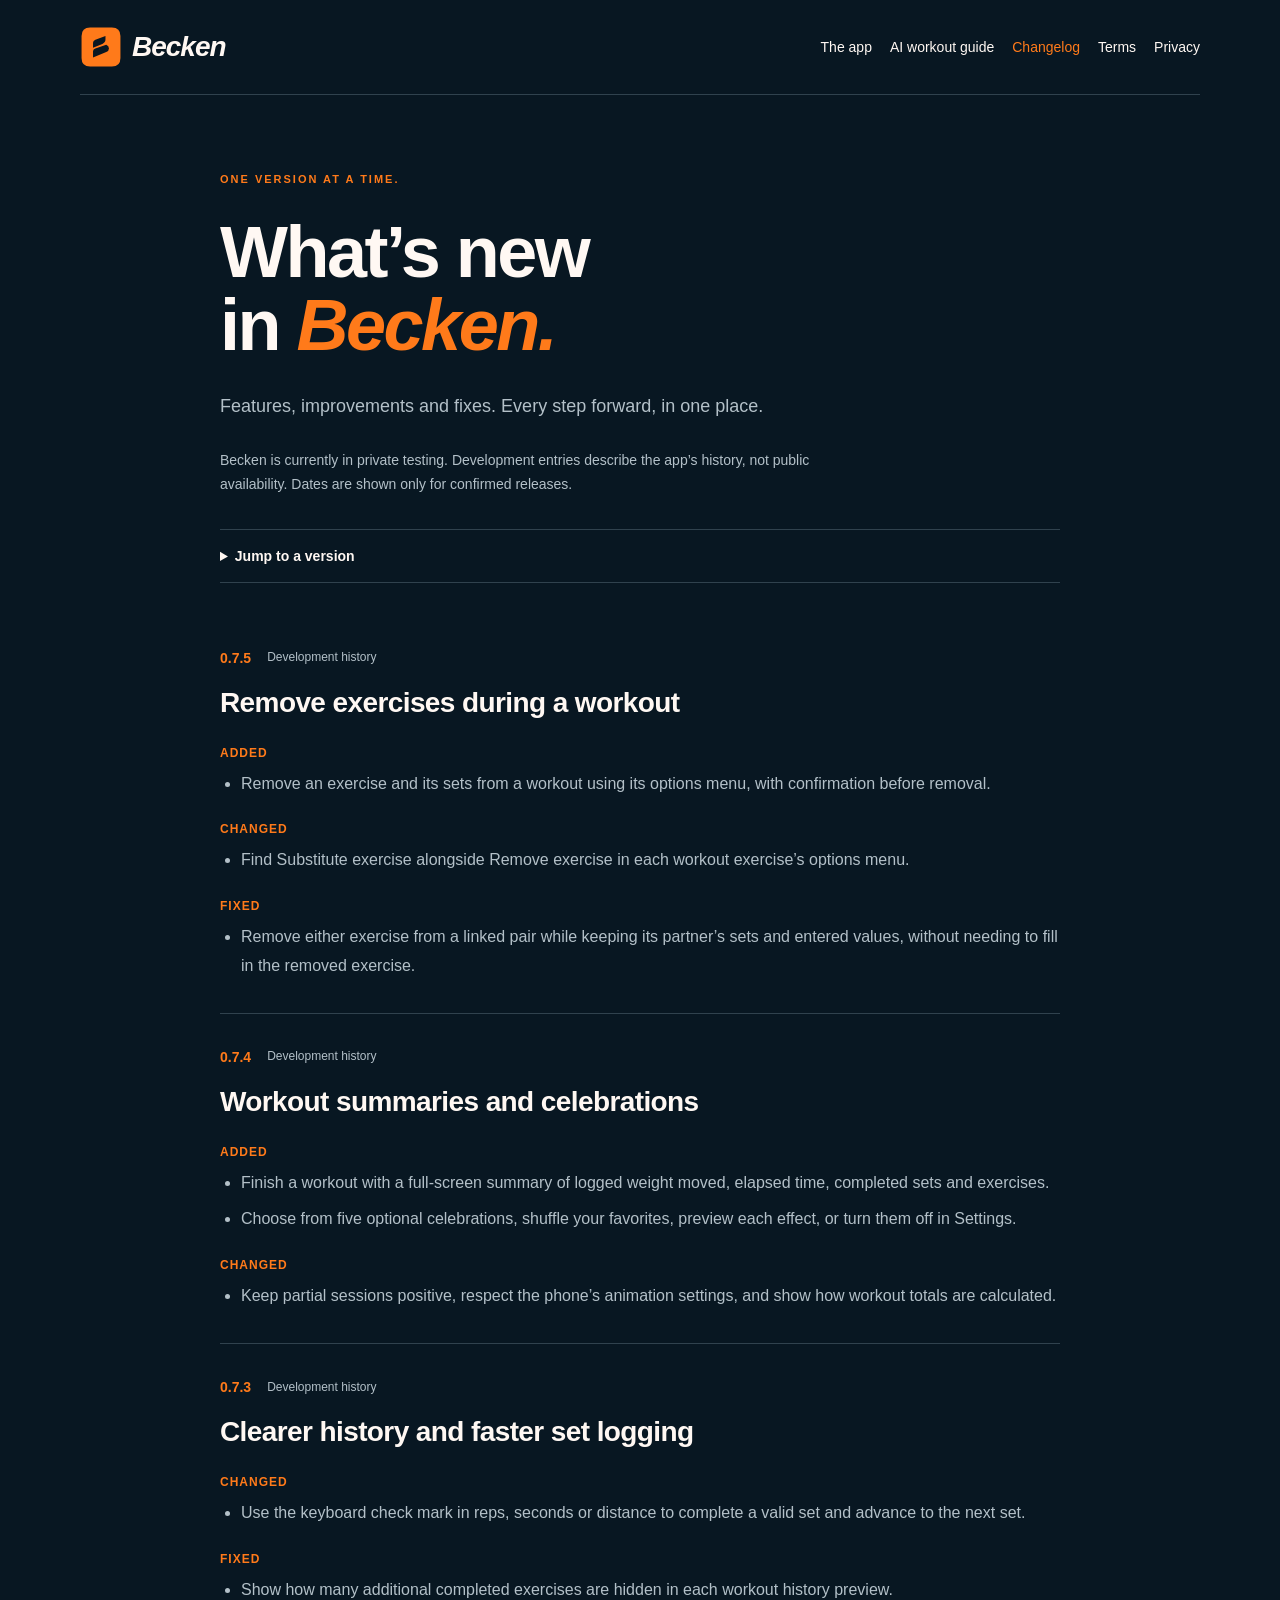
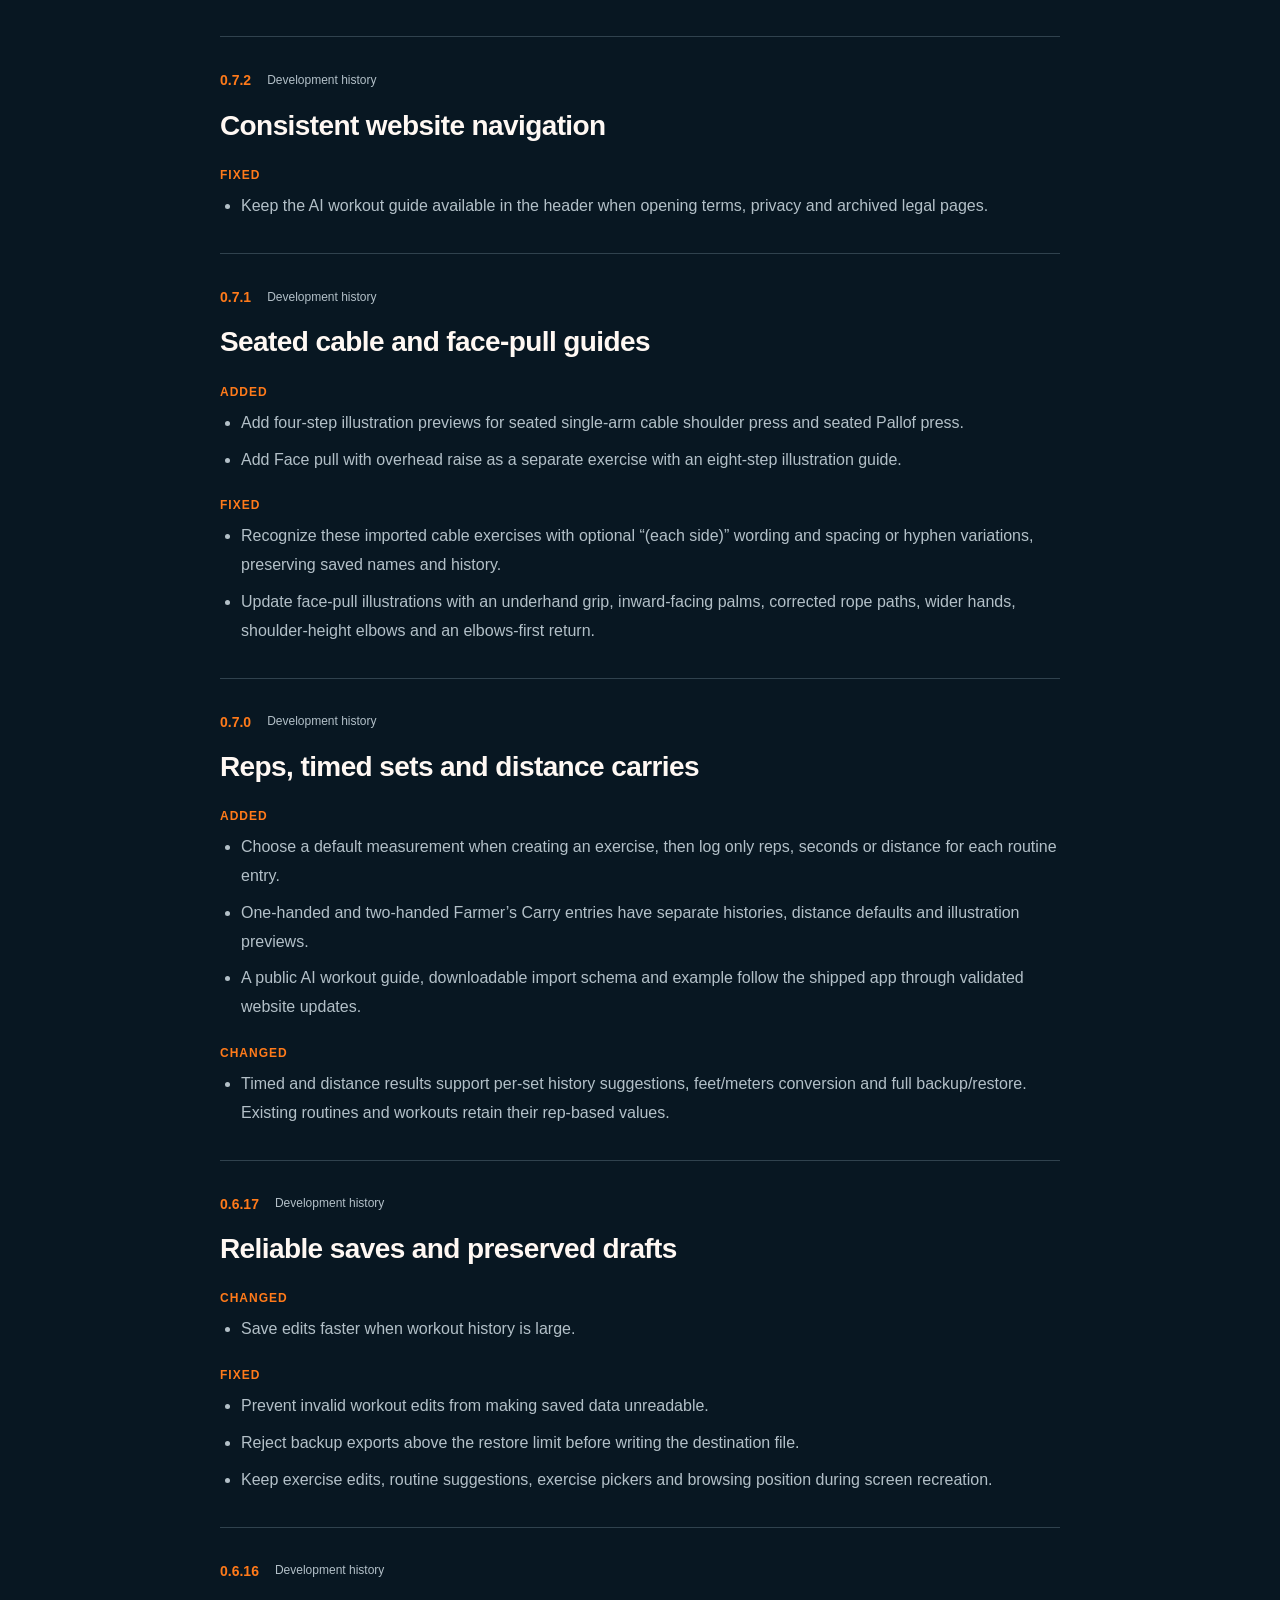
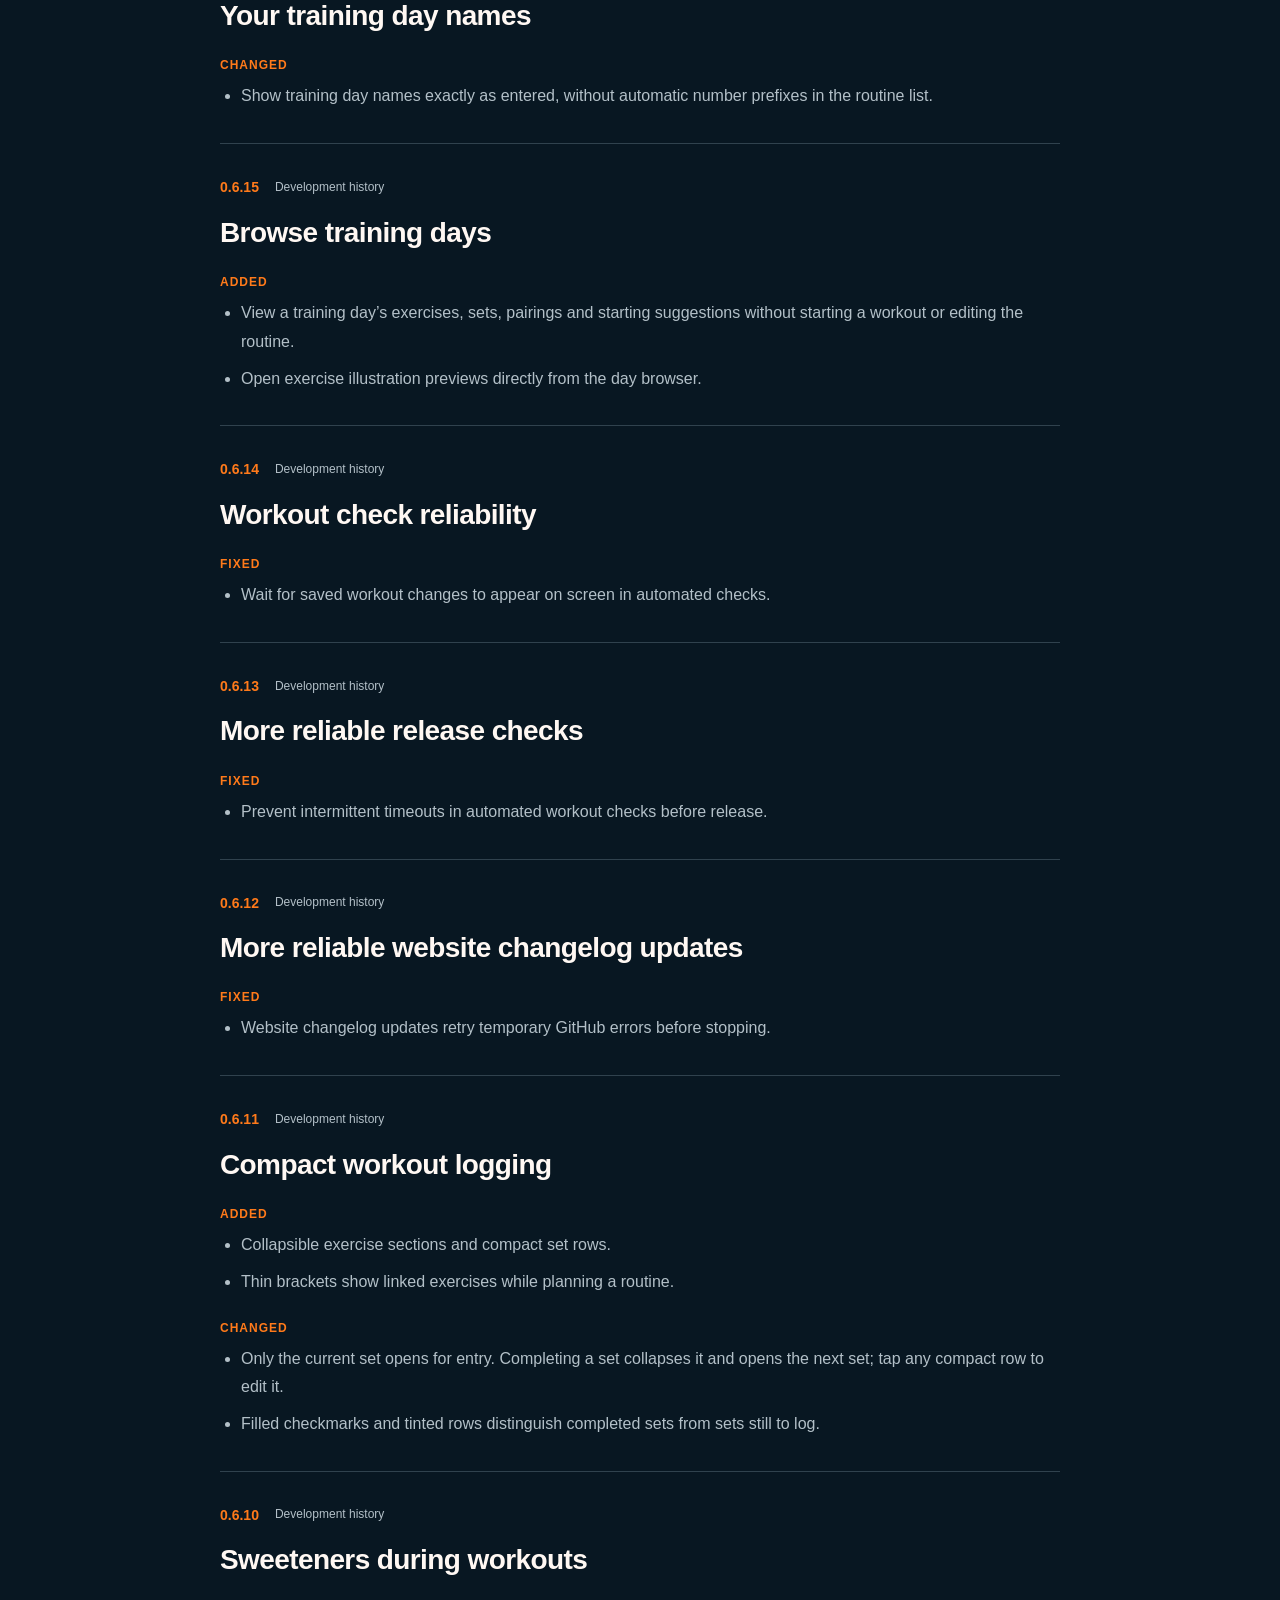
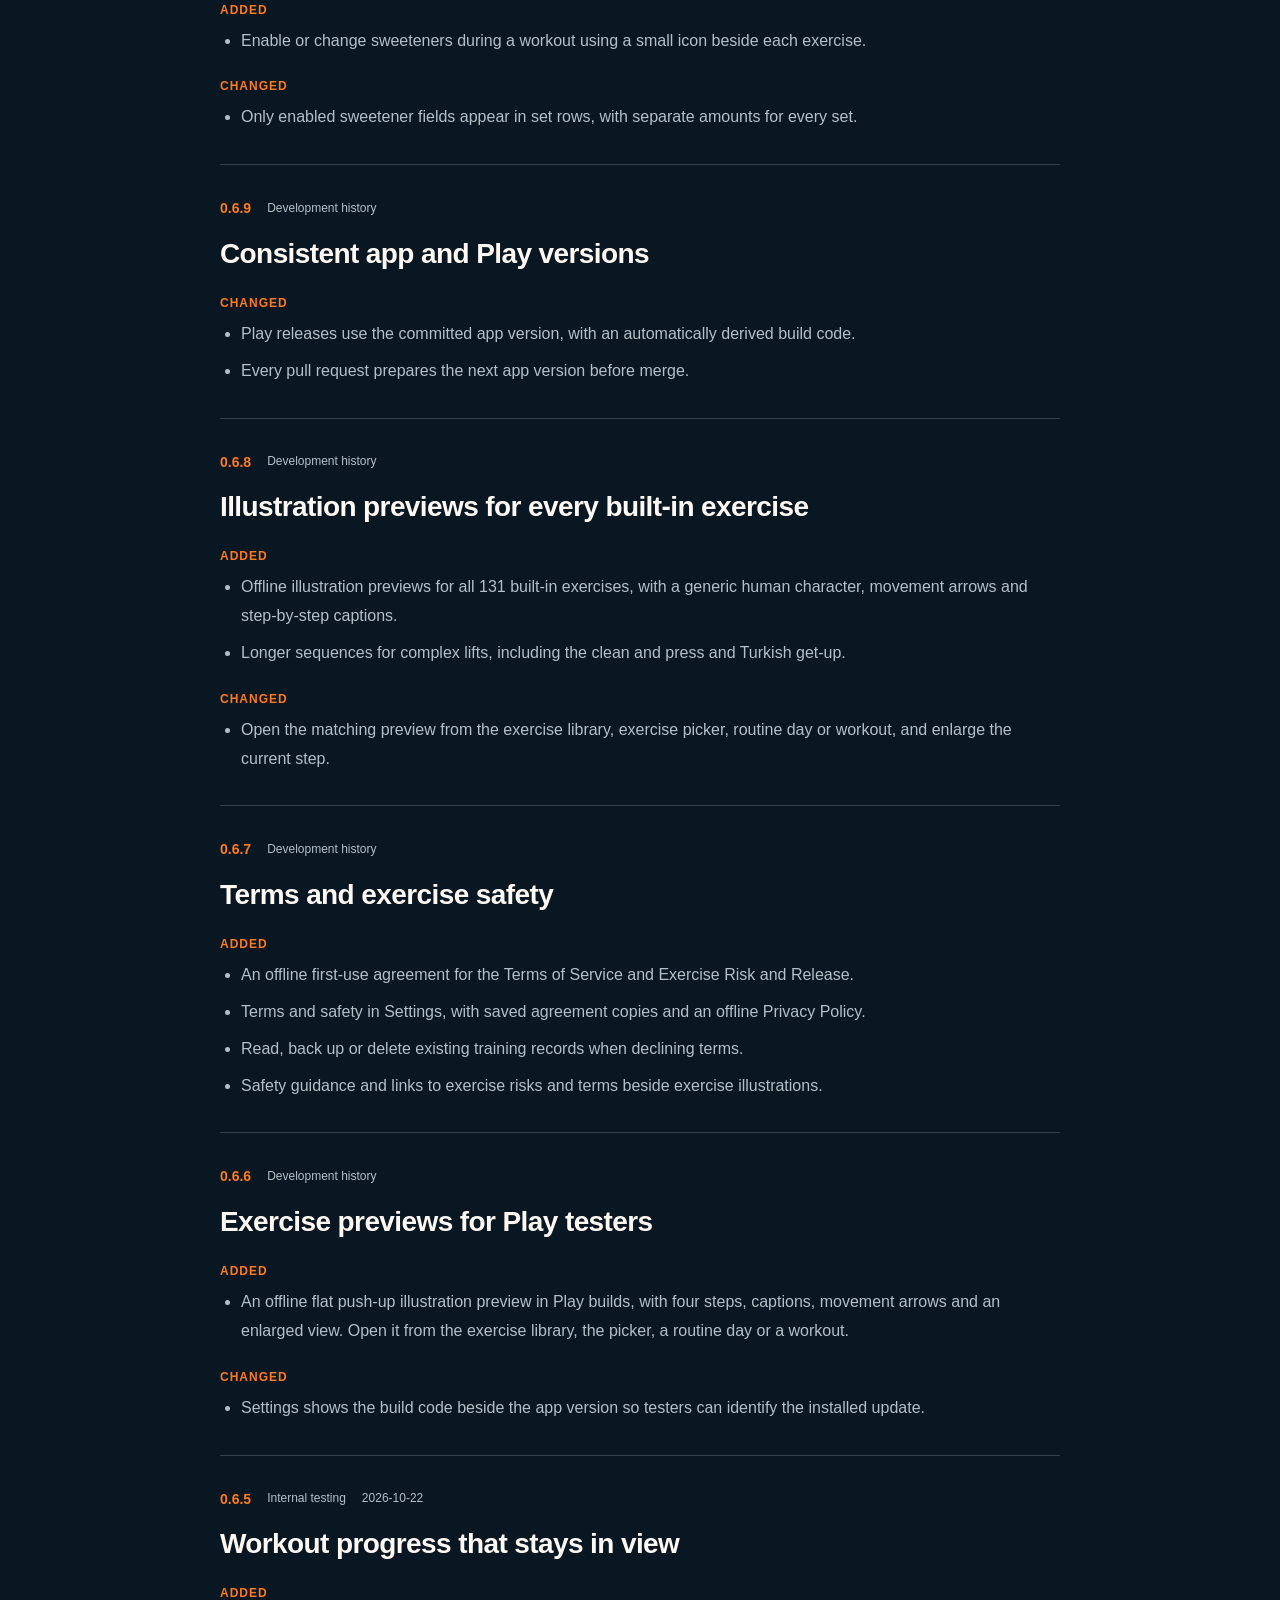
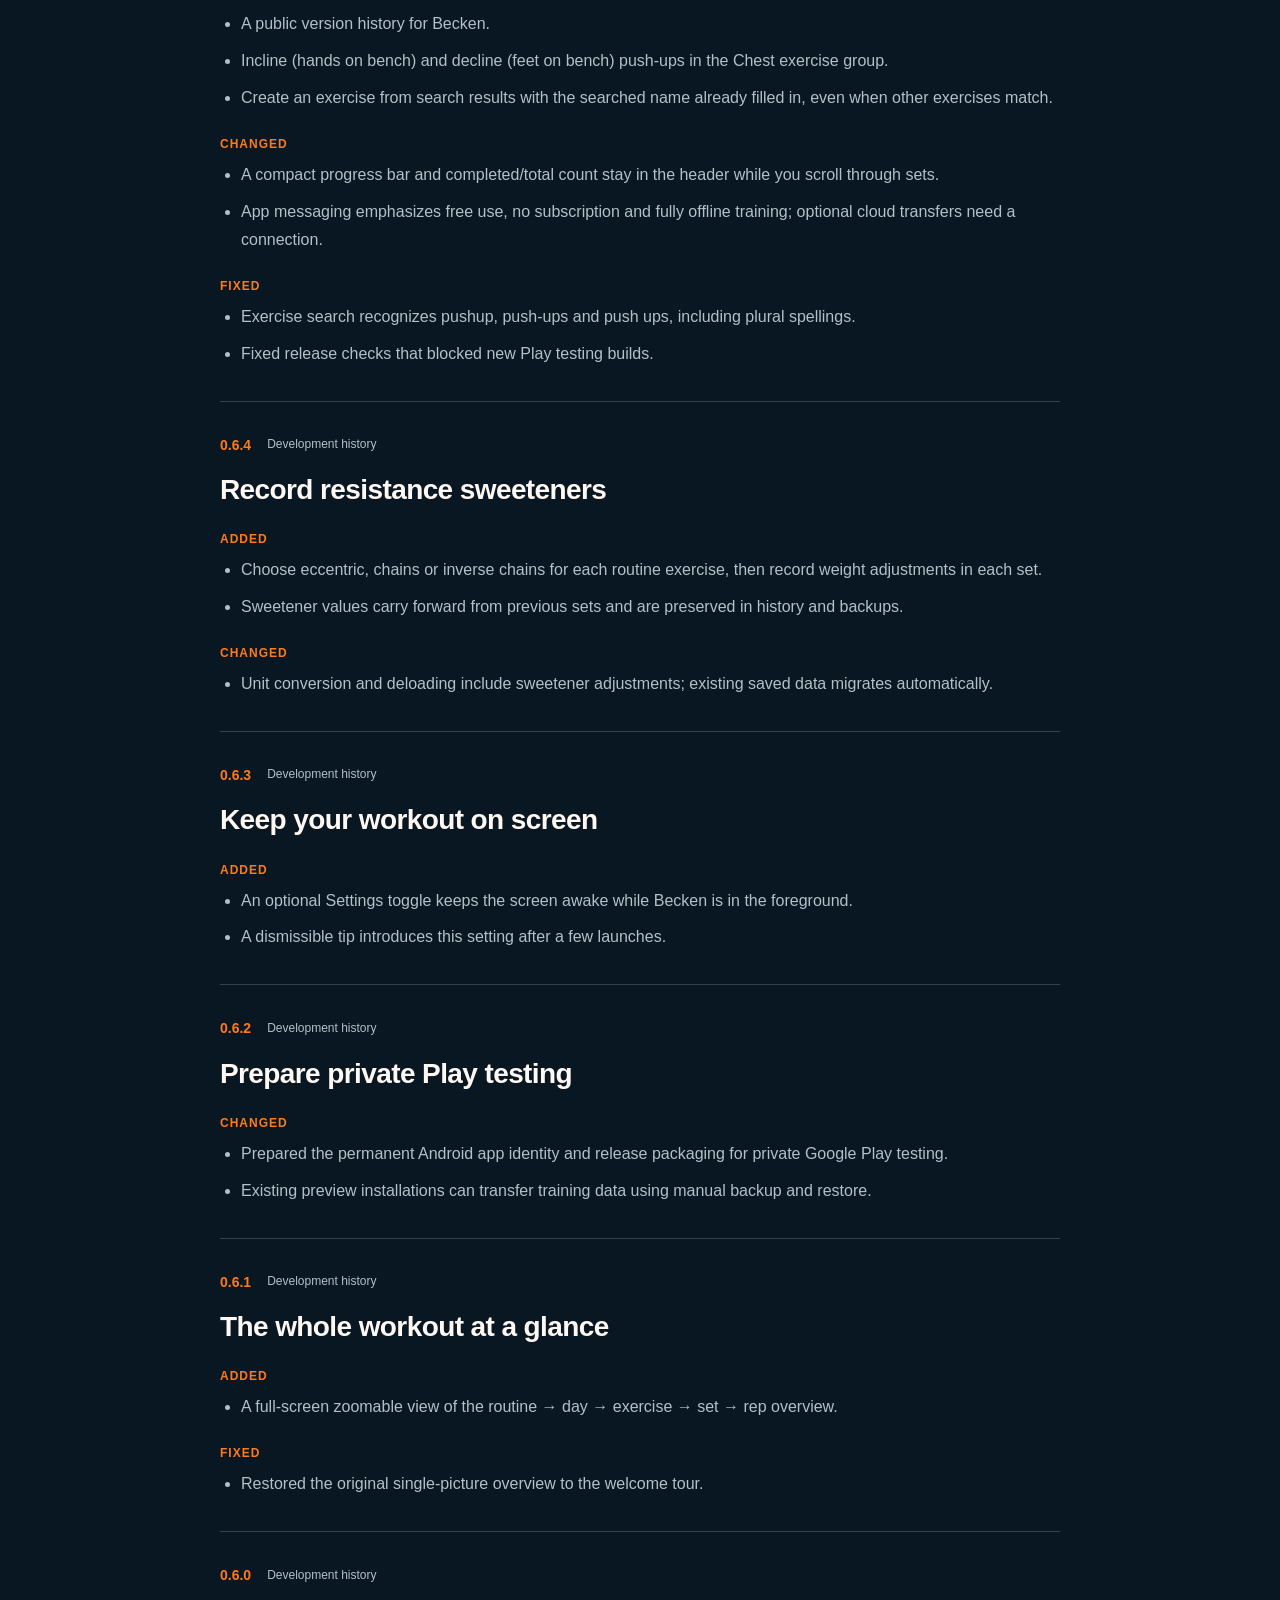
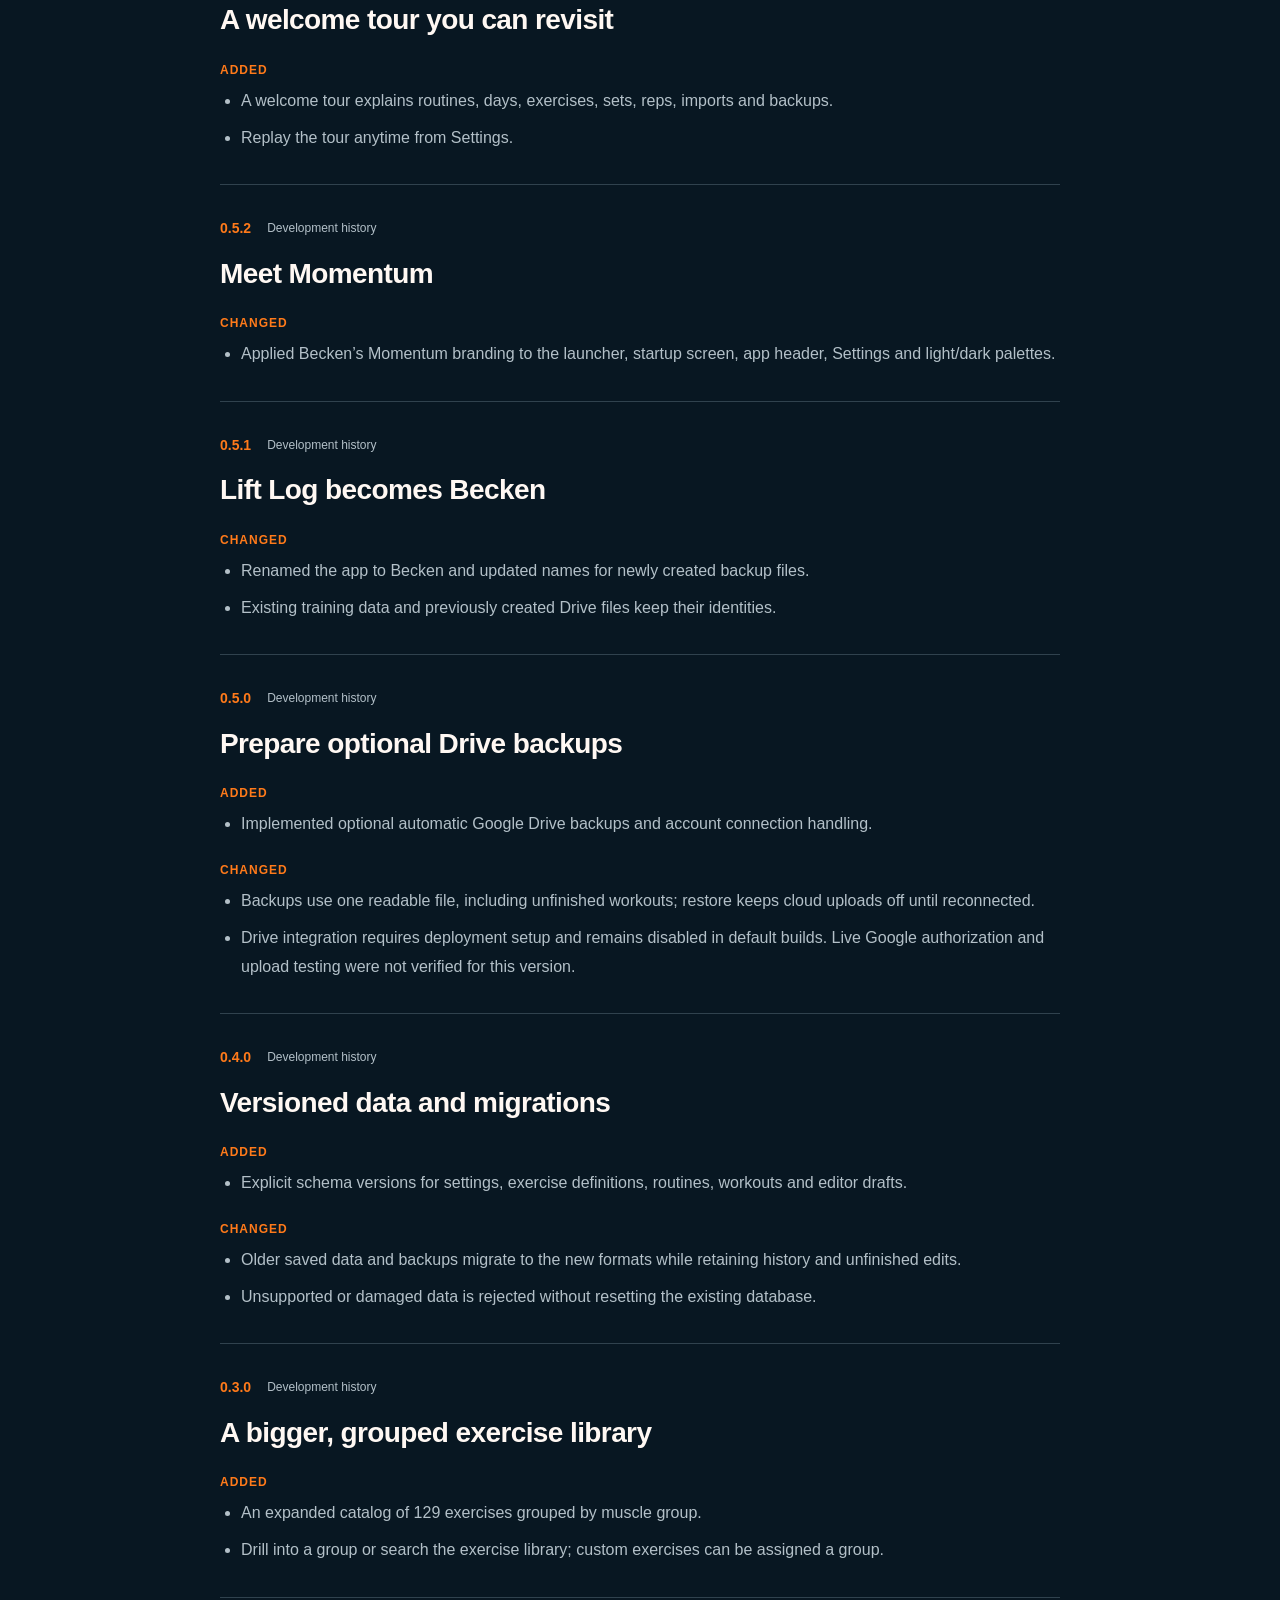
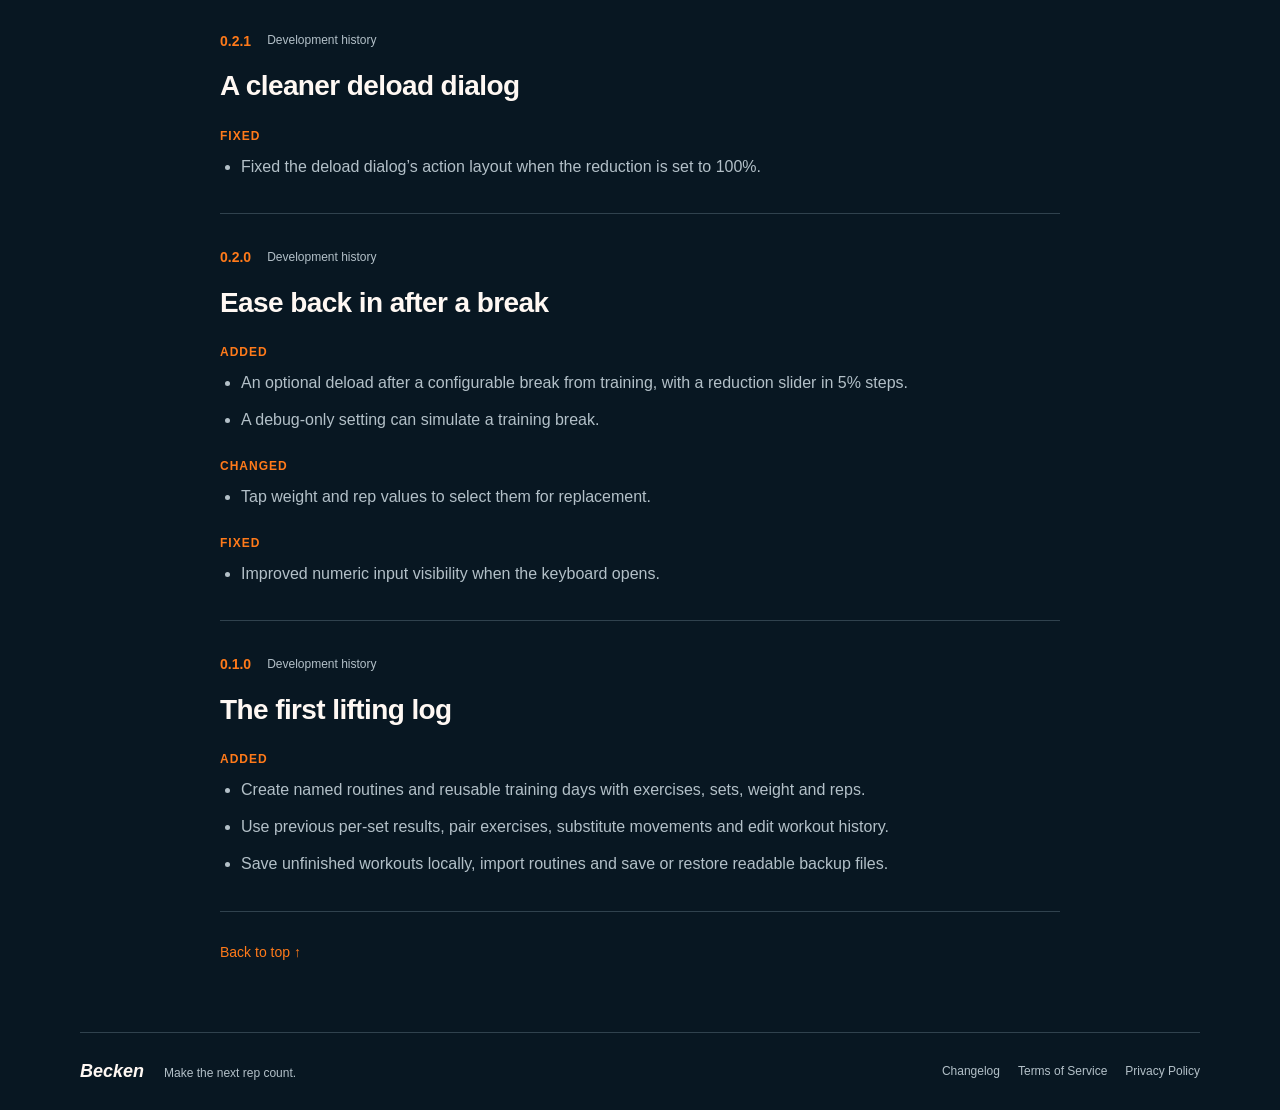
==== commit 0b15dbd0: "Update Becken version history" ====
--- a/changelog/index.html
+++ b/changelog/index.html
@@ -29,8 +29,11 @@
       <p class="intro">Features, improvements and fixes. Every step forward, in one place.</p>
       <p class="history-note">Becken is currently in private testing. Development entries describe the app’s history, not public availability. Dates are shown only for confirmed releases.</p>
     </div>
-    <details class="version-index"><summary>Jump to a version</summary><nav aria-label="Version history"><a href="#v0-7-4">0.7.4</a><a href="#v0-7-3">0.7.3</a><a href="#v0-7-2">0.7.2</a><a href="#v0-7-1">0.7.1</a><a href="#v0-7-0">0.7.0</a><a href="#v0-6-17">0.6.17</a><a href="#v0-6-16">0.6.16</a><a href="#v0-6-15">0.6.15</a><a href="#v0-6-14">0.6.14</a><a href="#v0-6-13">0.6.13</a><a href="#v0-6-12">0.6.12</a><a href="#v0-6-11">0.6.11</a><a href="#v0-6-10">0.6.10</a><a href="#v0-6-9">0.6.9</a><a href="#v0-6-8">0.6.8</a><a href="#v0-6-7">0.6.7</a><a href="#v0-6-6">0.6.6</a><a href="#v0-6-5">0.6.5</a><a href="#v0-6-4">0.6.4</a><a href="#v0-6-3">0.6.3</a><a href="#v0-6-2">0.6.2</a><a href="#v0-6-1">0.6.1</a><a href="#v0-6-0">0.6.0</a><a href="#v0-5-2">0.5.2</a><a href="#v0-5-1">0.5.1</a><a href="#v0-5-0">0.5.0</a><a href="#v0-4-0">0.4.0</a><a href="#v0-3-0">0.3.0</a><a href="#v0-2-1">0.2.1</a><a href="#v0-2-0">0.2.0</a><a href="#v0-1-0">0.1.0</a></nav></details>
-    <div class="release-list"><article class="release" id="v0-7-4" aria-labelledby="title-v0-7-4"><header><p class="release-meta"><span class="version-badge">0.7.4</span><span>Development history</span></p><h2 id="title-v0-7-4">Workout summaries and celebrations</h2></header><section class="change-section"><h3>Added</h3><ul><li>Finish a workout with a full-screen summary of logged weight moved, elapsed time, completed sets and exercises.</li><li>Choose from five optional celebrations, shuffle your favorites, preview each effect, or turn them off in Settings.</li></ul></section>
+    <details class="version-index"><summary>Jump to a version</summary><nav aria-label="Version history"><a href="#v0-7-5">0.7.5</a><a href="#v0-7-4">0.7.4</a><a href="#v0-7-3">0.7.3</a><a href="#v0-7-2">0.7.2</a><a href="#v0-7-1">0.7.1</a><a href="#v0-7-0">0.7.0</a><a href="#v0-6-17">0.6.17</a><a href="#v0-6-16">0.6.16</a><a href="#v0-6-15">0.6.15</a><a href="#v0-6-14">0.6.14</a><a href="#v0-6-13">0.6.13</a><a href="#v0-6-12">0.6.12</a><a href="#v0-6-11">0.6.11</a><a href="#v0-6-10">0.6.10</a><a href="#v0-6-9">0.6.9</a><a href="#v0-6-8">0.6.8</a><a href="#v0-6-7">0.6.7</a><a href="#v0-6-6">0.6.6</a><a href="#v0-6-5">0.6.5</a><a href="#v0-6-4">0.6.4</a><a href="#v0-6-3">0.6.3</a><a href="#v0-6-2">0.6.2</a><a href="#v0-6-1">0.6.1</a><a href="#v0-6-0">0.6.0</a><a href="#v0-5-2">0.5.2</a><a href="#v0-5-1">0.5.1</a><a href="#v0-5-0">0.5.0</a><a href="#v0-4-0">0.4.0</a><a href="#v0-3-0">0.3.0</a><a href="#v0-2-1">0.2.1</a><a href="#v0-2-0">0.2.0</a><a href="#v0-1-0">0.1.0</a></nav></details>
+    <div class="release-list"><article class="release" id="v0-7-5" aria-labelledby="title-v0-7-5"><header><p class="release-meta"><span class="version-badge">0.7.5</span><span>Development history</span></p><h2 id="title-v0-7-5">Remove exercises during a workout</h2></header><section class="change-section"><h3>Added</h3><ul><li>Remove an exercise and its sets from a workout using its options menu, with confirmation before removal.</li></ul></section>
+<section class="change-section"><h3>Changed</h3><ul><li>Find Substitute exercise alongside Remove exercise in each workout exercise’s options menu.</li></ul></section>
+<section class="change-section"><h3>Fixed</h3><ul><li>Remove either exercise from a linked pair while keeping its partner’s sets and entered values, without needing to fill in the removed exercise.</li></ul></section></article>
+<article class="release" id="v0-7-4" aria-labelledby="title-v0-7-4"><header><p class="release-meta"><span class="version-badge">0.7.4</span><span>Development history</span></p><h2 id="title-v0-7-4">Workout summaries and celebrations</h2></header><section class="change-section"><h3>Added</h3><ul><li>Finish a workout with a full-screen summary of logged weight moved, elapsed time, completed sets and exercises.</li><li>Choose from five optional celebrations, shuffle your favorites, preview each effect, or turn them off in Settings.</li></ul></section>
 <section class="change-section"><h3>Changed</h3><ul><li>Keep partial sessions positive, respect the phone’s animation settings, and show how workout totals are calculated.</li></ul></section></article>
 <article class="release" id="v0-7-3" aria-labelledby="title-v0-7-3"><header><p class="release-meta"><span class="version-badge">0.7.3</span><span>Development history</span></p><h2 id="title-v0-7-3">Clearer history and faster set logging</h2></header><section class="change-section"><h3>Changed</h3><ul><li>Use the keyboard check mark in reps, seconds or distance to complete a valid set and advance to the next set.</li></ul></section>
 <section class="change-section"><h3>Fixed</h3><ul><li>Show how many additional completed exercises are hidden in each workout history preview.</li></ul></section></article>
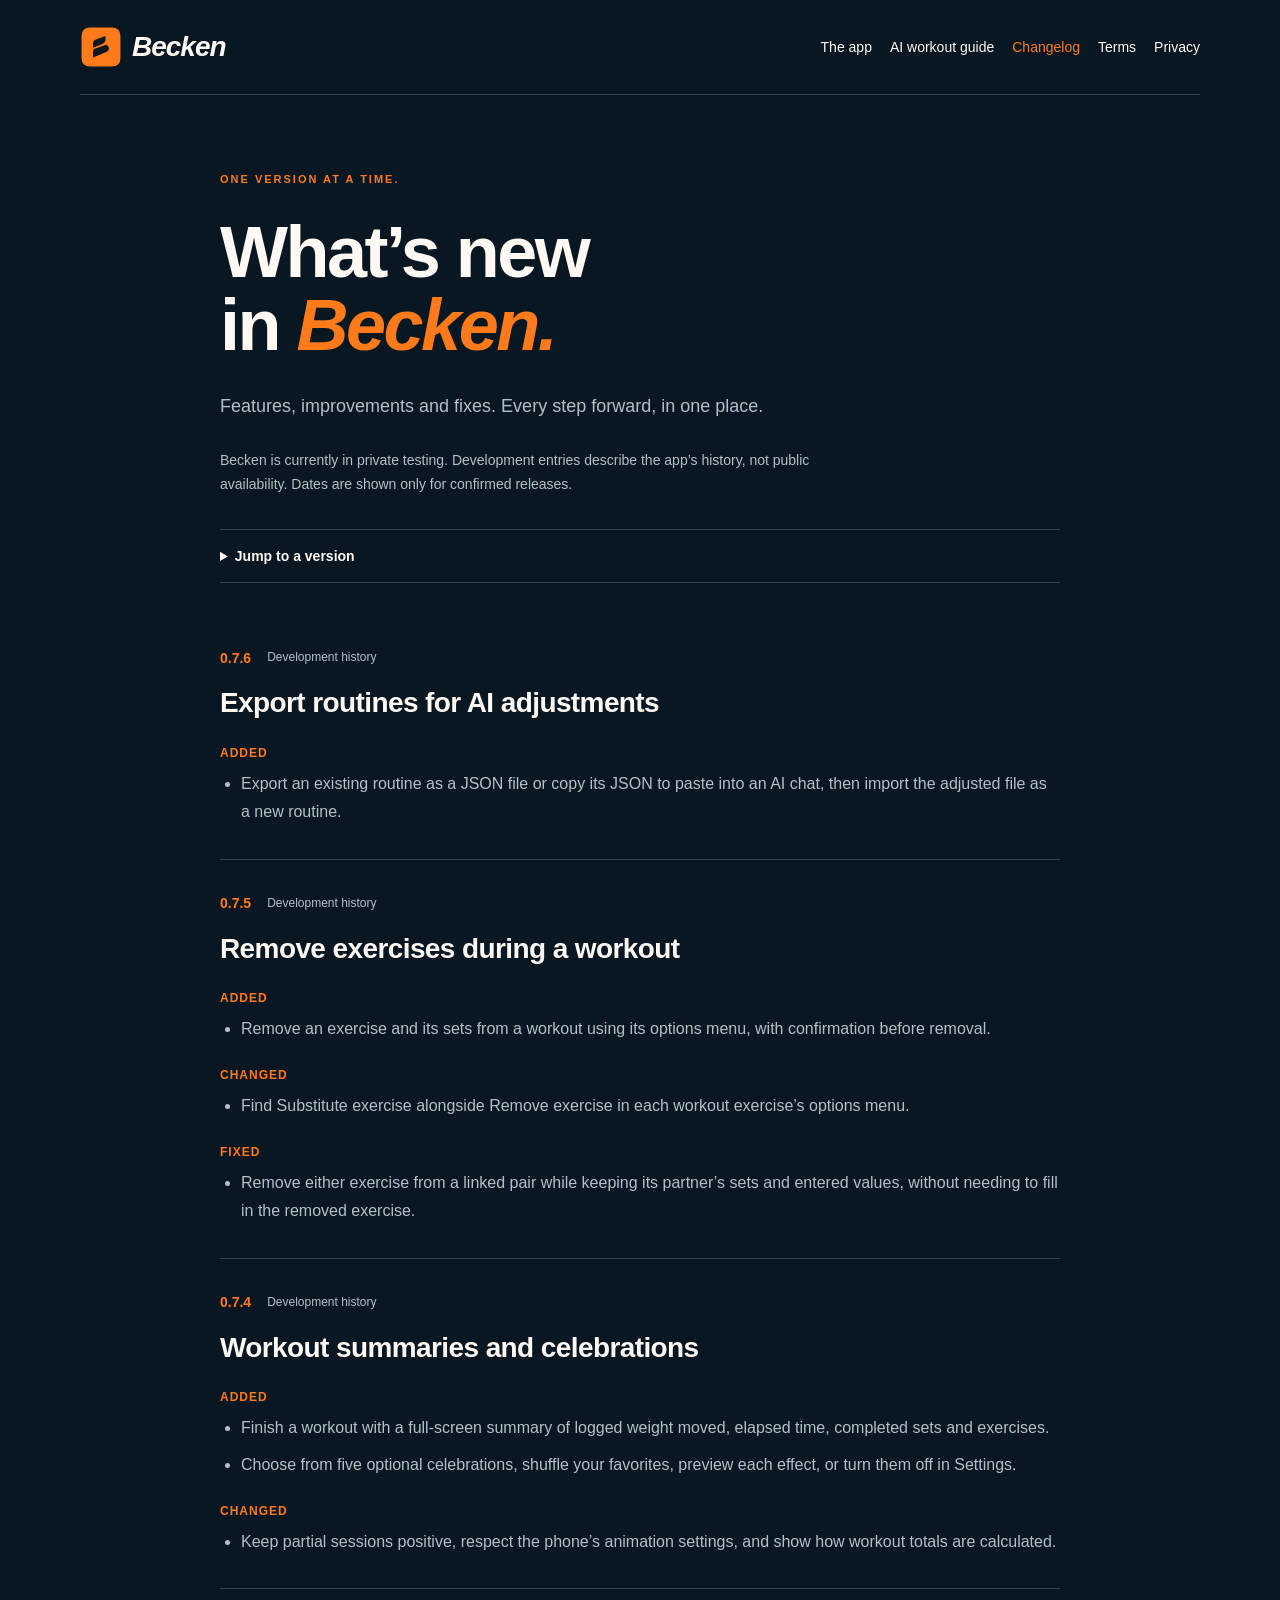
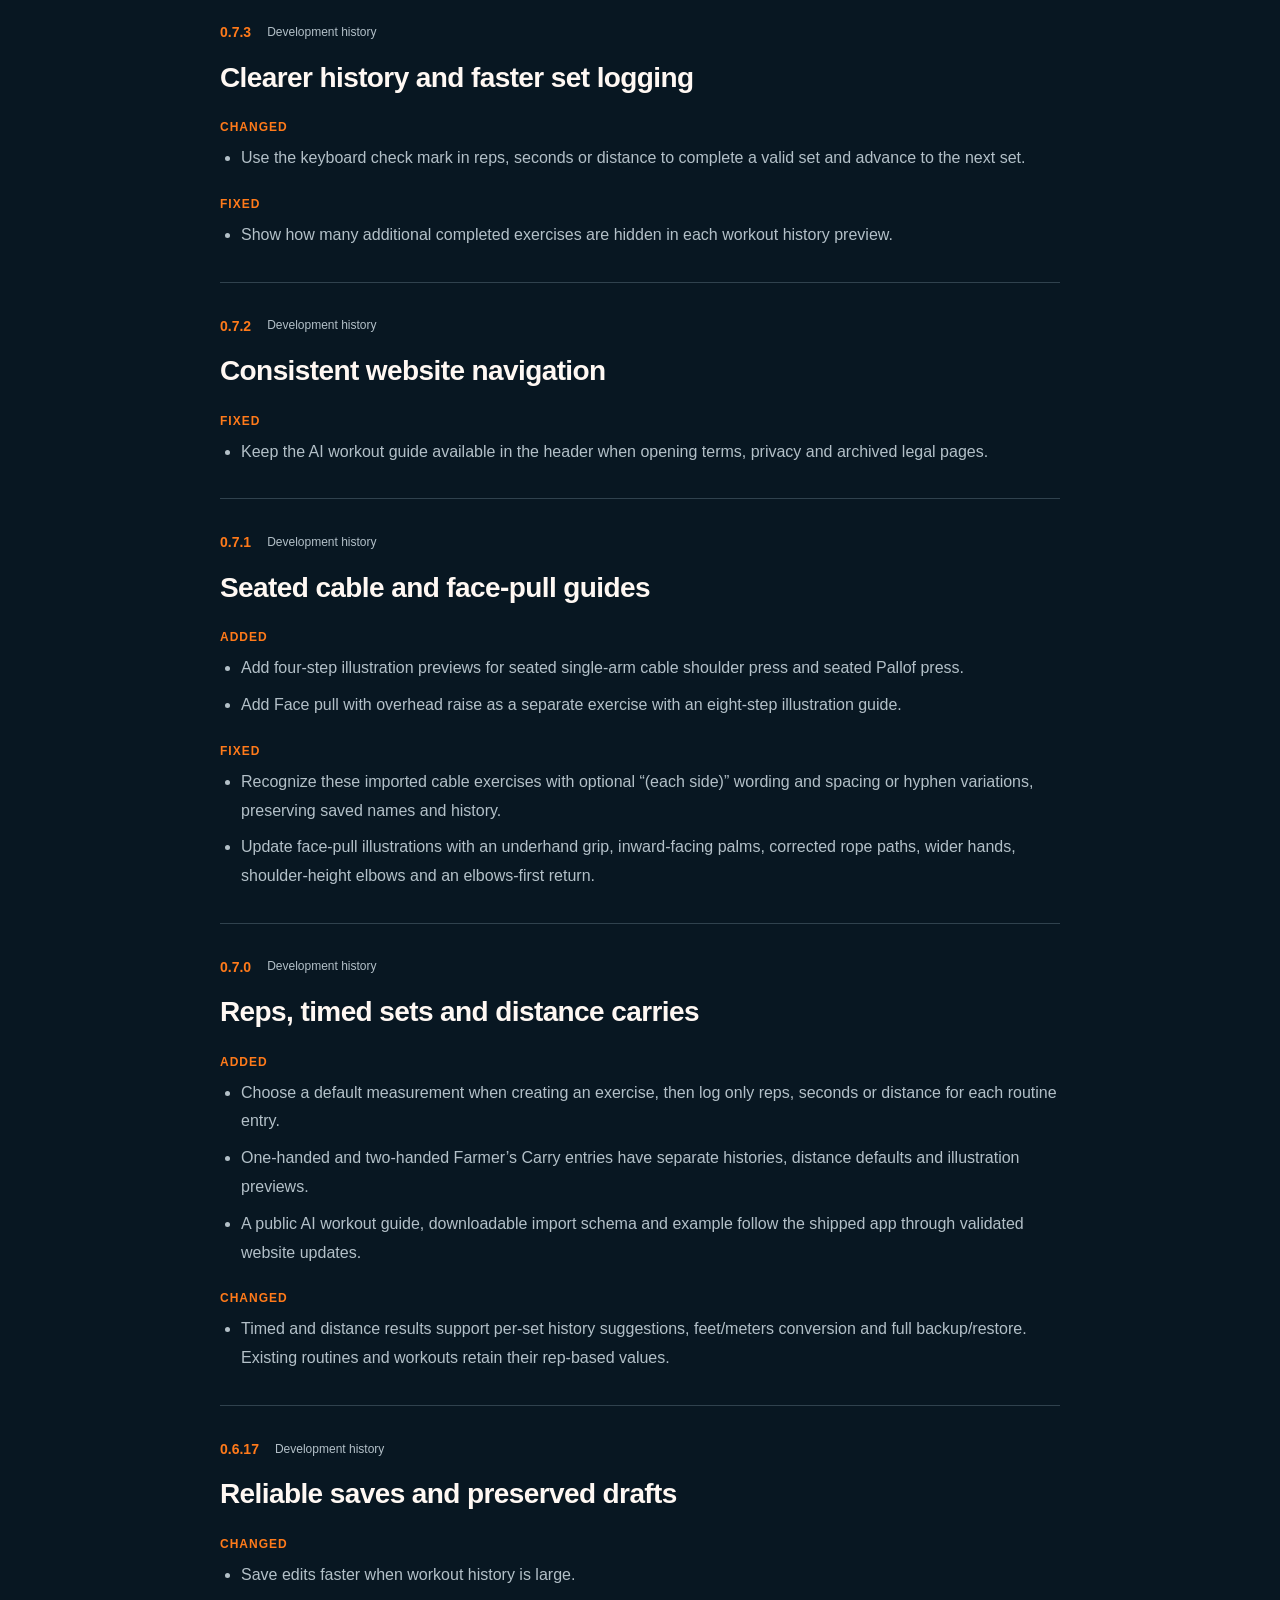
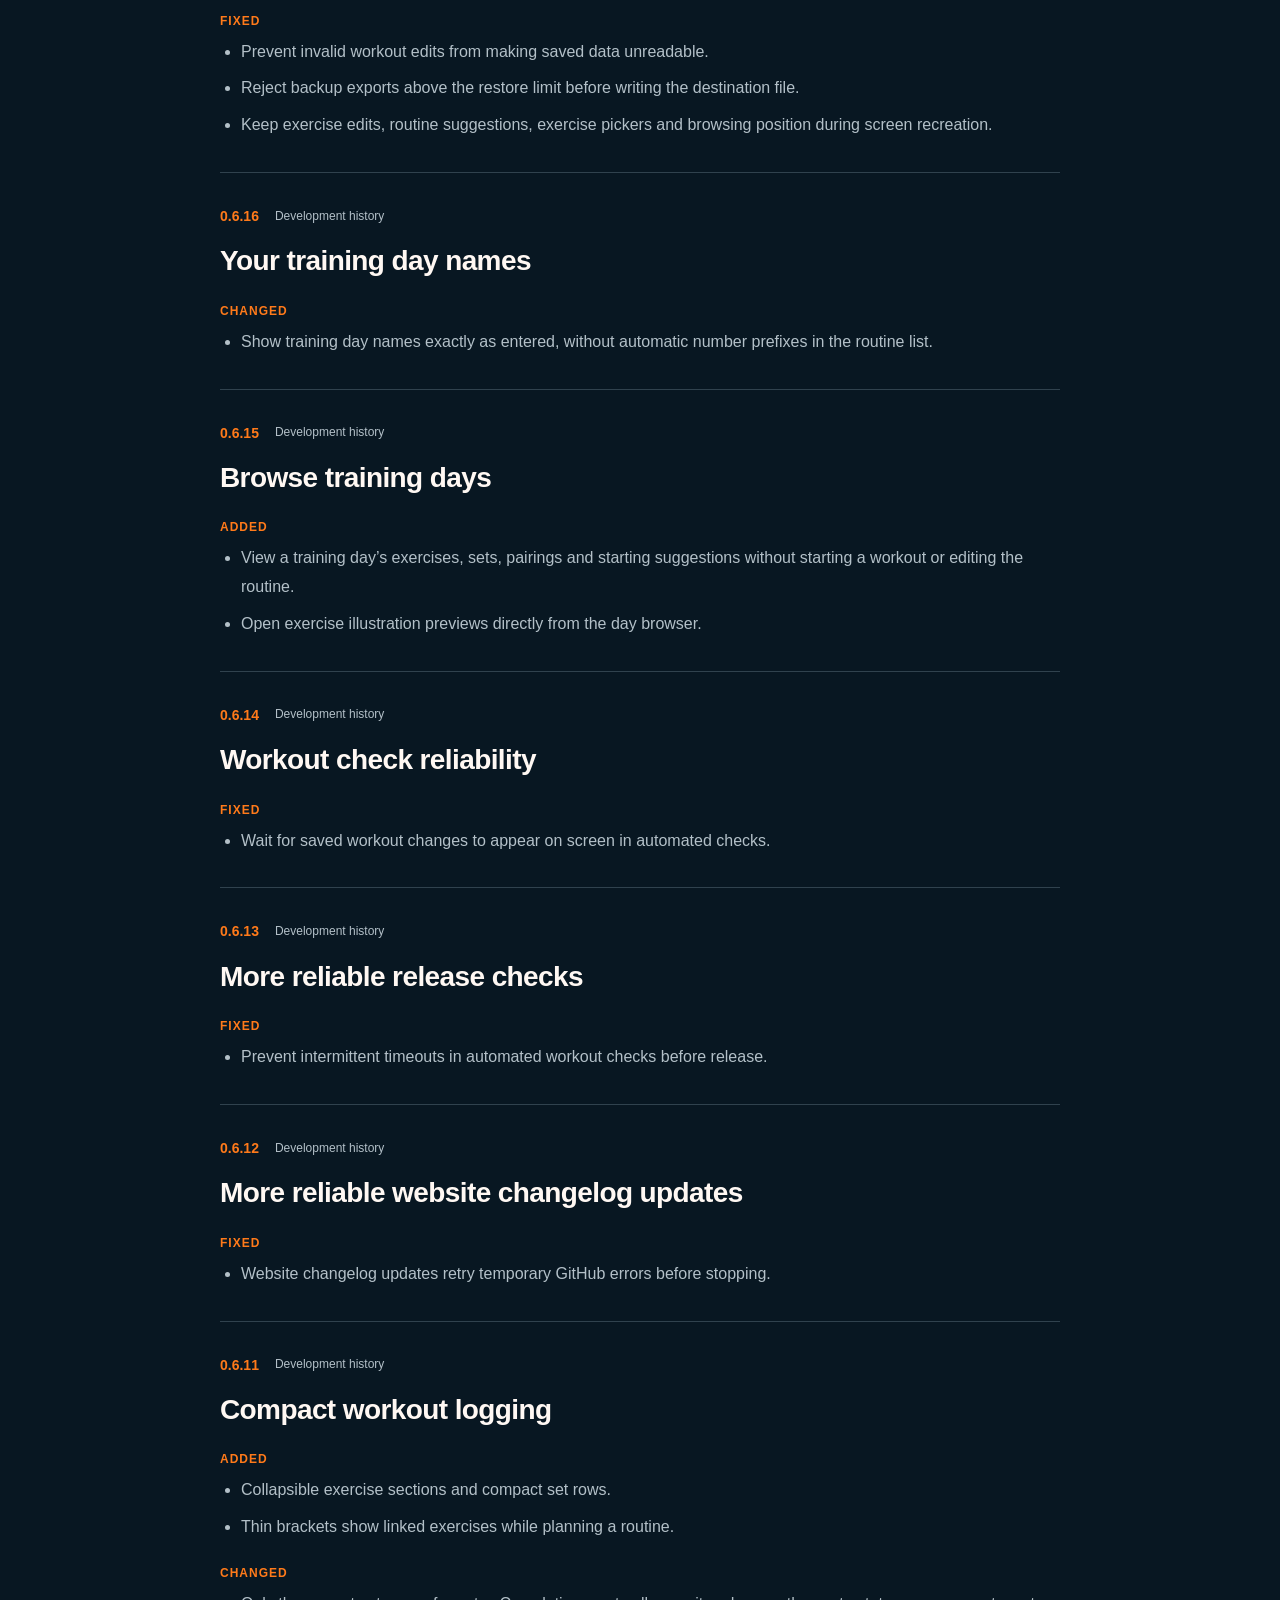
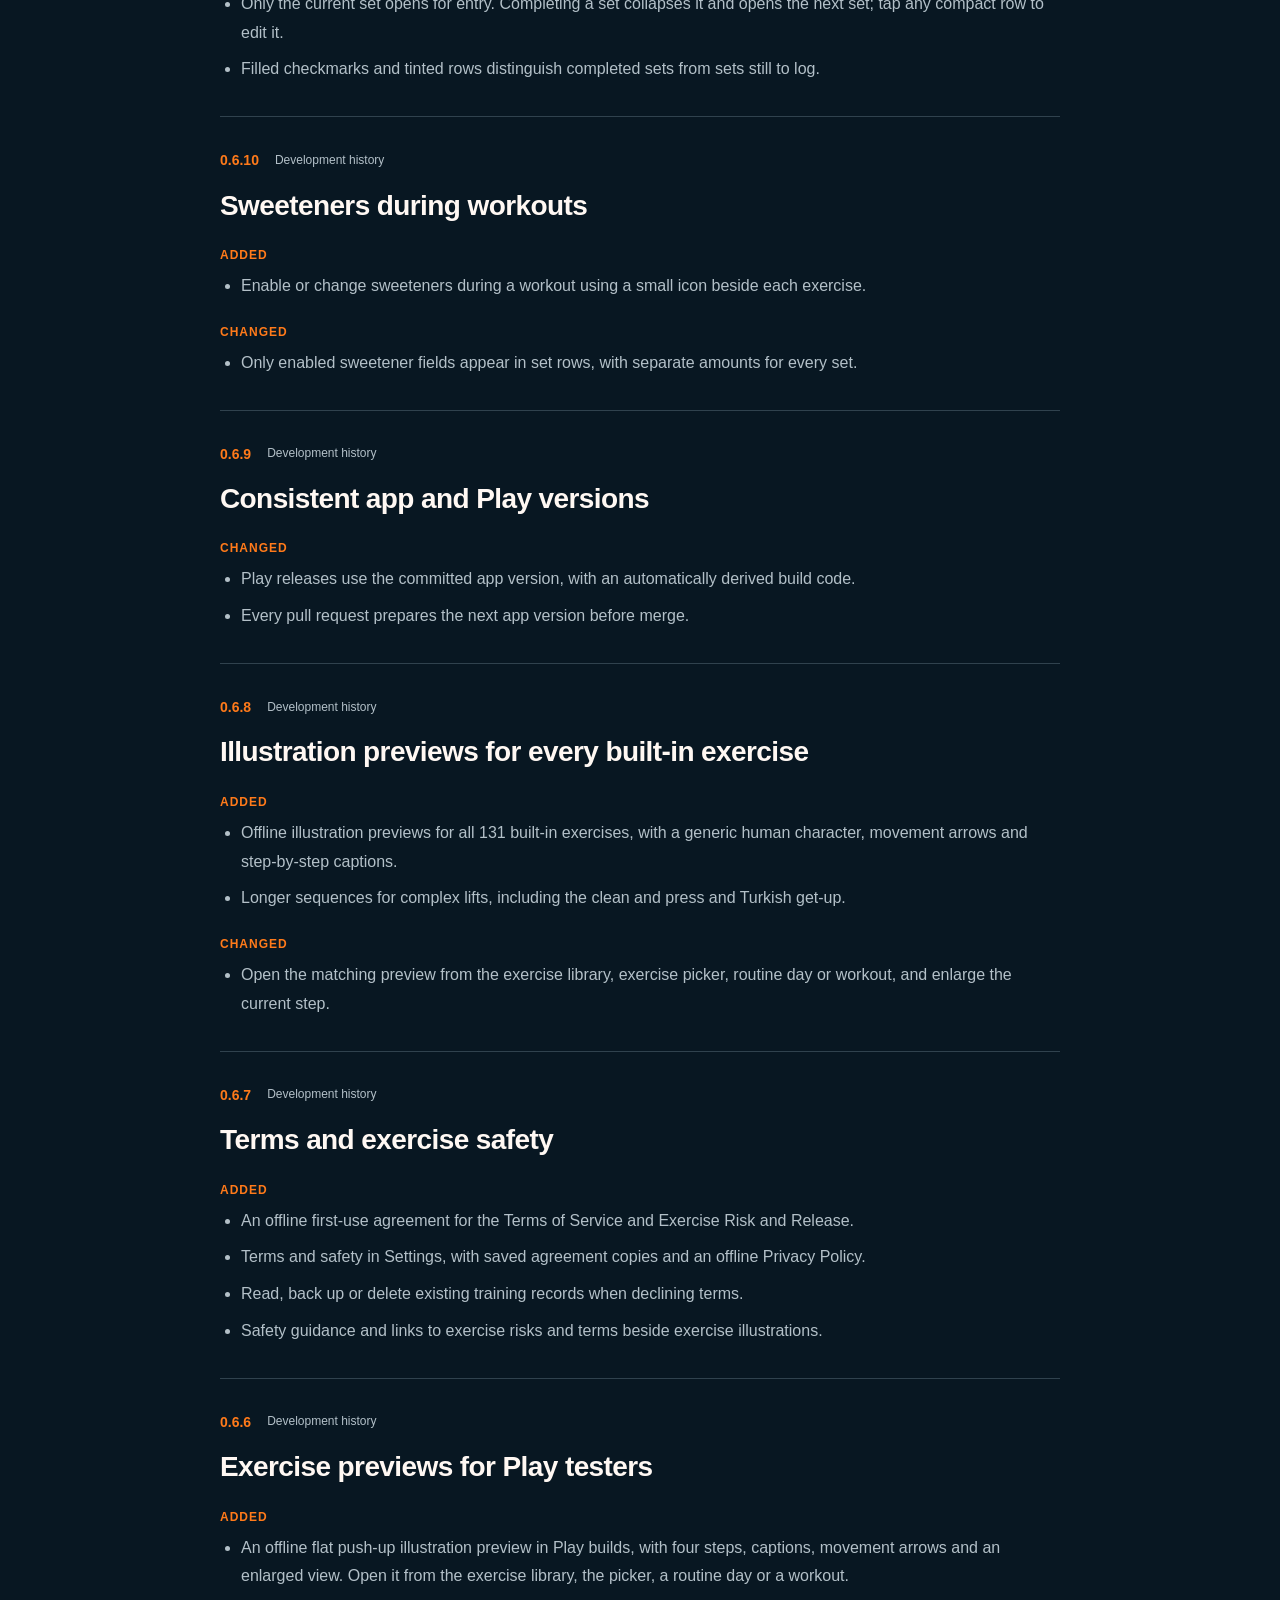
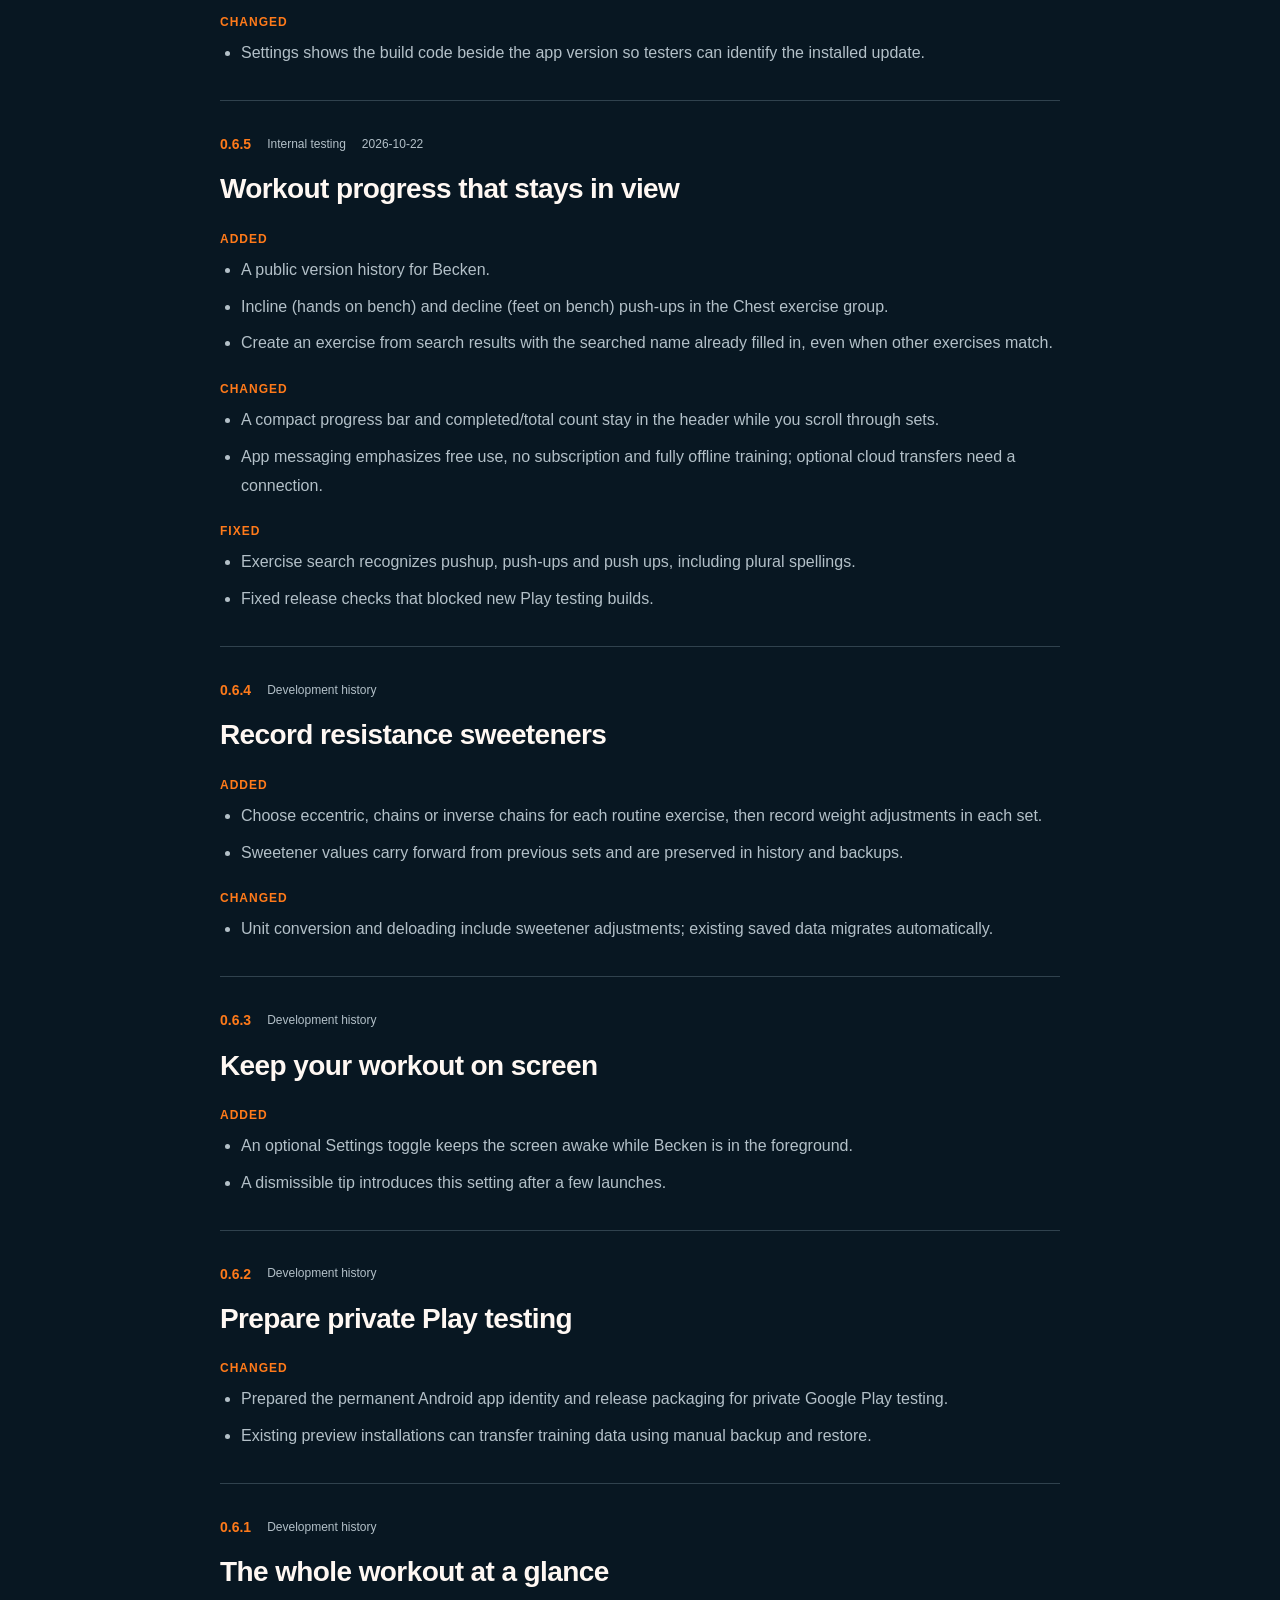
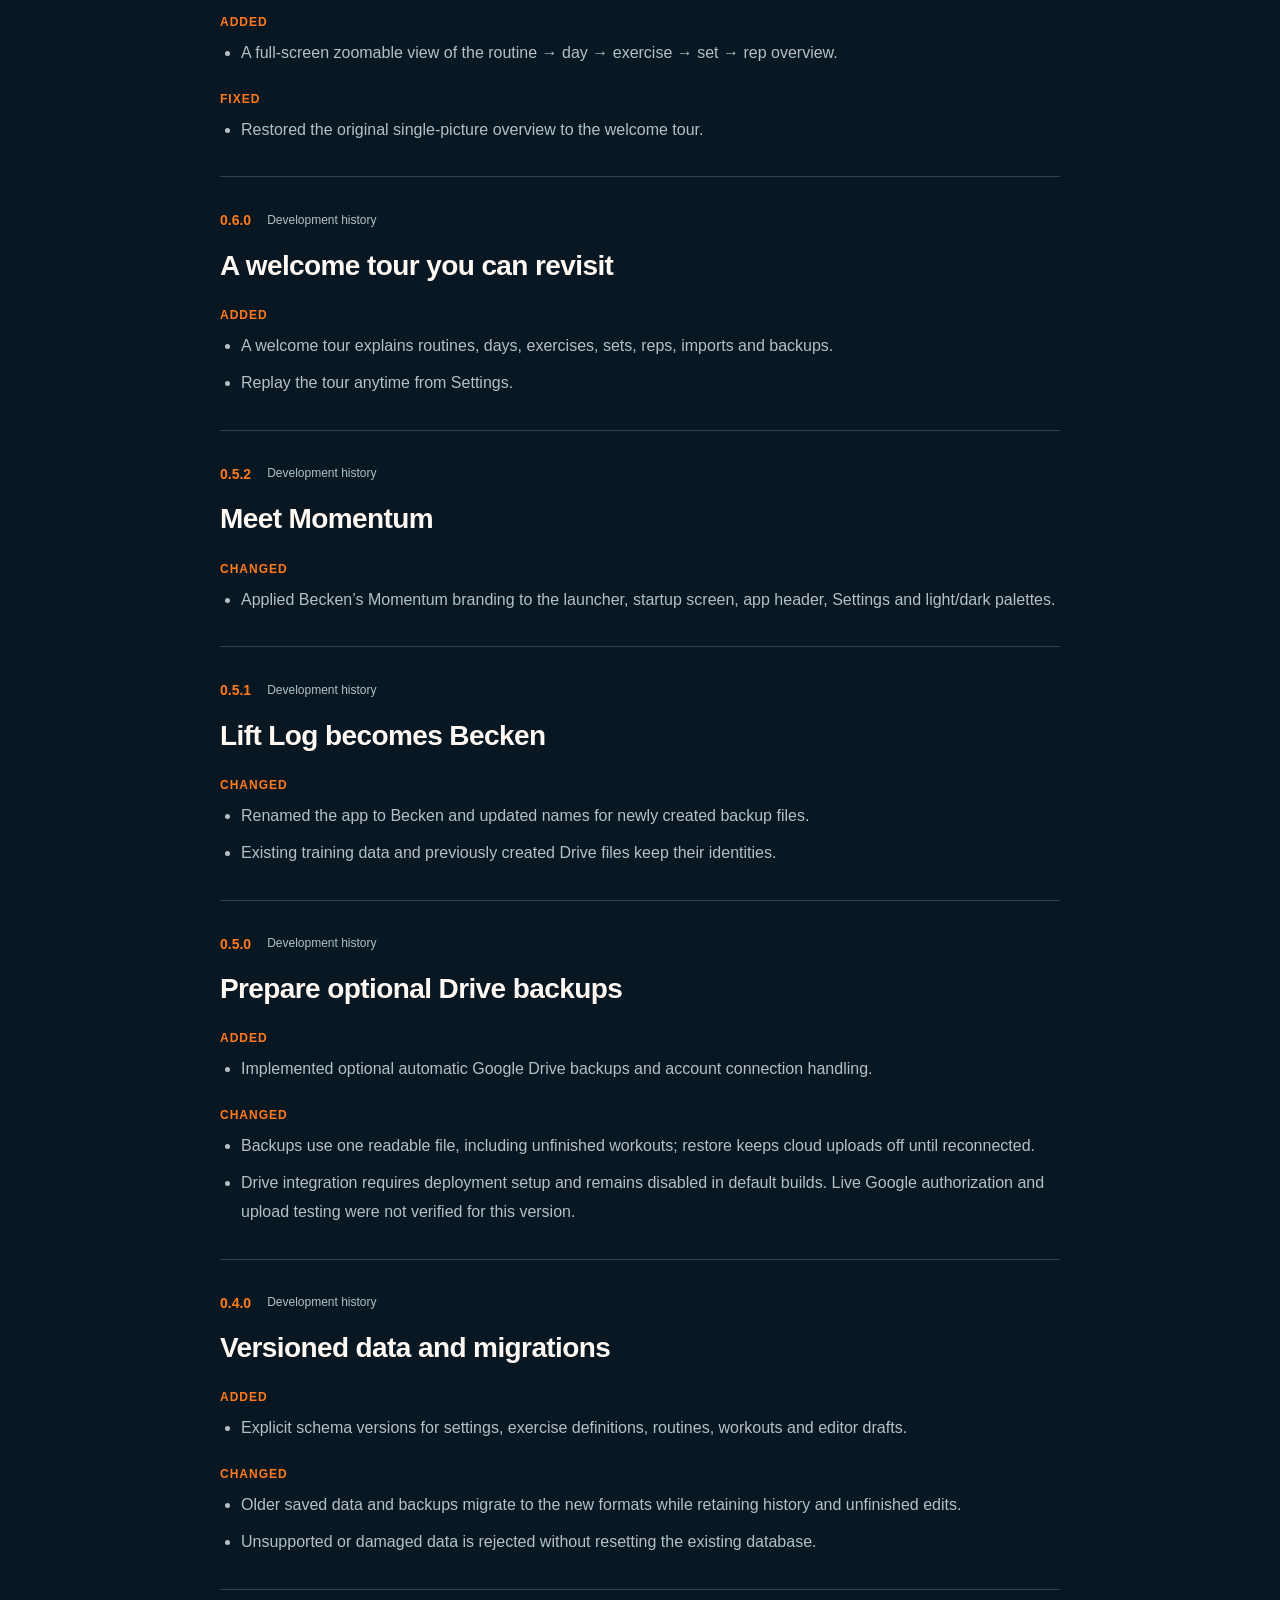
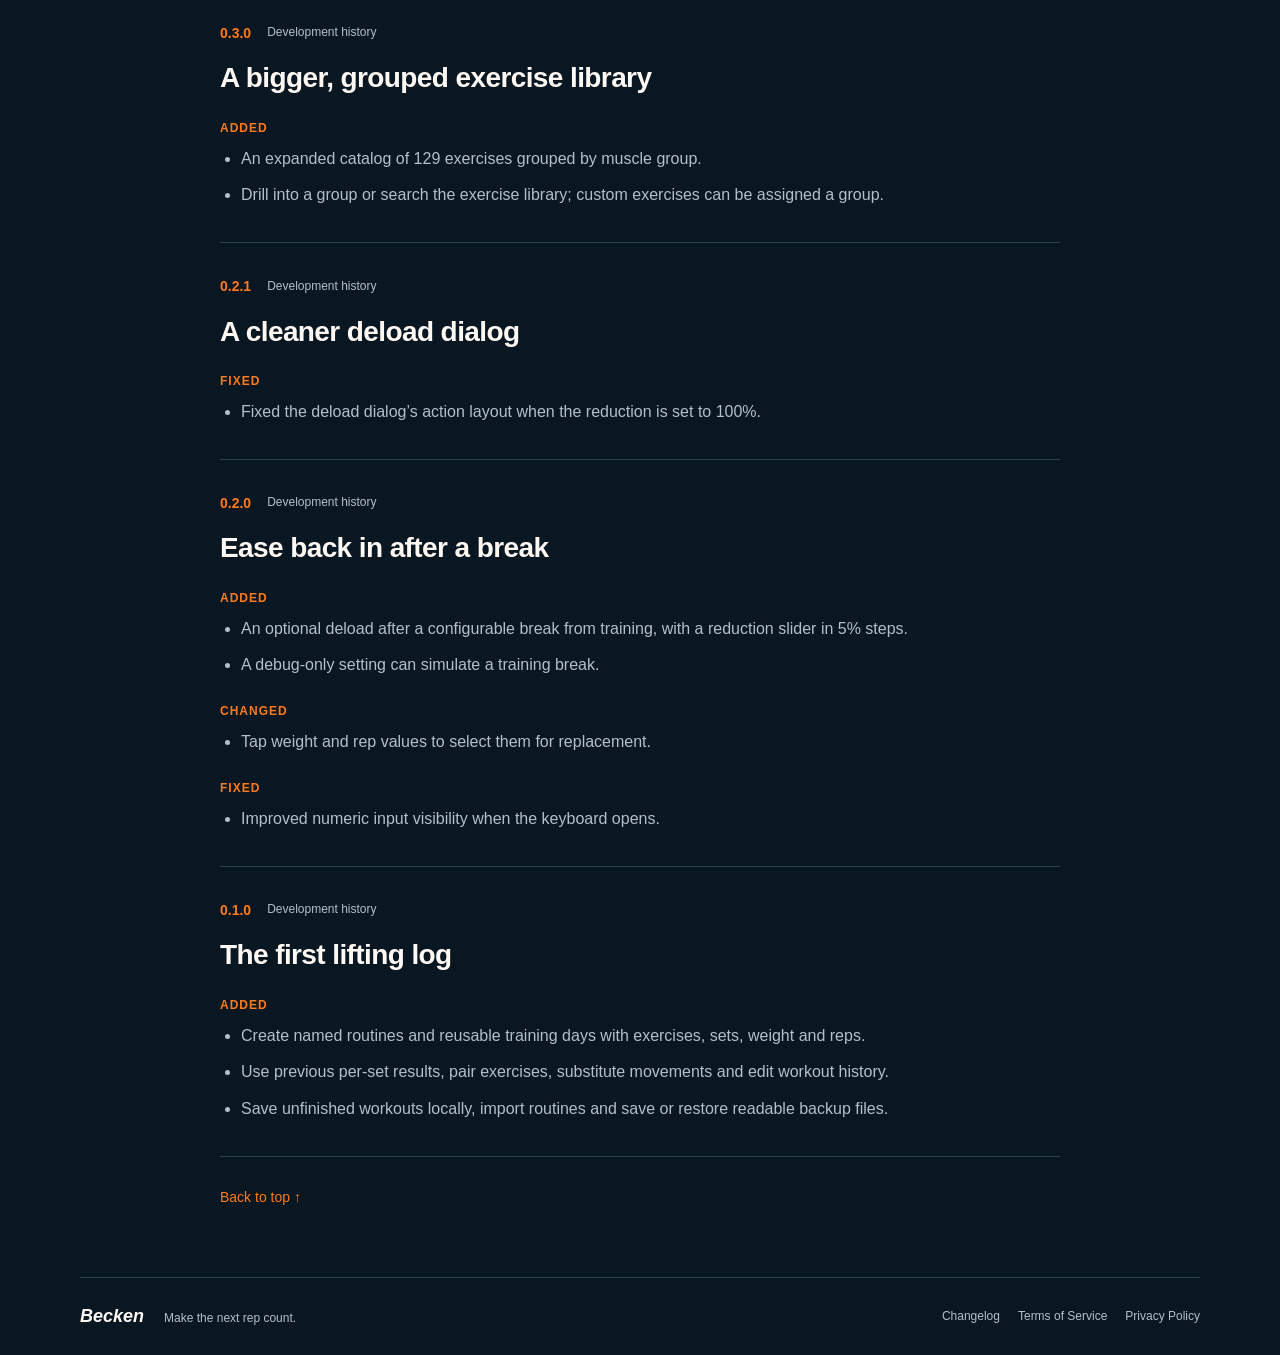
==== commit 9f226784: "Update Becken version history" ====
--- a/changelog/index.html
+++ b/changelog/index.html
@@ -29,8 +29,9 @@
       <p class="intro">Features, improvements and fixes. Every step forward, in one place.</p>
       <p class="history-note">Becken is currently in private testing. Development entries describe the app’s history, not public availability. Dates are shown only for confirmed releases.</p>
     </div>
-    <details class="version-index"><summary>Jump to a version</summary><nav aria-label="Version history"><a href="#v0-7-5">0.7.5</a><a href="#v0-7-4">0.7.4</a><a href="#v0-7-3">0.7.3</a><a href="#v0-7-2">0.7.2</a><a href="#v0-7-1">0.7.1</a><a href="#v0-7-0">0.7.0</a><a href="#v0-6-17">0.6.17</a><a href="#v0-6-16">0.6.16</a><a href="#v0-6-15">0.6.15</a><a href="#v0-6-14">0.6.14</a><a href="#v0-6-13">0.6.13</a><a href="#v0-6-12">0.6.12</a><a href="#v0-6-11">0.6.11</a><a href="#v0-6-10">0.6.10</a><a href="#v0-6-9">0.6.9</a><a href="#v0-6-8">0.6.8</a><a href="#v0-6-7">0.6.7</a><a href="#v0-6-6">0.6.6</a><a href="#v0-6-5">0.6.5</a><a href="#v0-6-4">0.6.4</a><a href="#v0-6-3">0.6.3</a><a href="#v0-6-2">0.6.2</a><a href="#v0-6-1">0.6.1</a><a href="#v0-6-0">0.6.0</a><a href="#v0-5-2">0.5.2</a><a href="#v0-5-1">0.5.1</a><a href="#v0-5-0">0.5.0</a><a href="#v0-4-0">0.4.0</a><a href="#v0-3-0">0.3.0</a><a href="#v0-2-1">0.2.1</a><a href="#v0-2-0">0.2.0</a><a href="#v0-1-0">0.1.0</a></nav></details>
-    <div class="release-list"><article class="release" id="v0-7-5" aria-labelledby="title-v0-7-5"><header><p class="release-meta"><span class="version-badge">0.7.5</span><span>Development history</span></p><h2 id="title-v0-7-5">Remove exercises during a workout</h2></header><section class="change-section"><h3>Added</h3><ul><li>Remove an exercise and its sets from a workout using its options menu, with confirmation before removal.</li></ul></section>
+    <details class="version-index"><summary>Jump to a version</summary><nav aria-label="Version history"><a href="#v0-7-6">0.7.6</a><a href="#v0-7-5">0.7.5</a><a href="#v0-7-4">0.7.4</a><a href="#v0-7-3">0.7.3</a><a href="#v0-7-2">0.7.2</a><a href="#v0-7-1">0.7.1</a><a href="#v0-7-0">0.7.0</a><a href="#v0-6-17">0.6.17</a><a href="#v0-6-16">0.6.16</a><a href="#v0-6-15">0.6.15</a><a href="#v0-6-14">0.6.14</a><a href="#v0-6-13">0.6.13</a><a href="#v0-6-12">0.6.12</a><a href="#v0-6-11">0.6.11</a><a href="#v0-6-10">0.6.10</a><a href="#v0-6-9">0.6.9</a><a href="#v0-6-8">0.6.8</a><a href="#v0-6-7">0.6.7</a><a href="#v0-6-6">0.6.6</a><a href="#v0-6-5">0.6.5</a><a href="#v0-6-4">0.6.4</a><a href="#v0-6-3">0.6.3</a><a href="#v0-6-2">0.6.2</a><a href="#v0-6-1">0.6.1</a><a href="#v0-6-0">0.6.0</a><a href="#v0-5-2">0.5.2</a><a href="#v0-5-1">0.5.1</a><a href="#v0-5-0">0.5.0</a><a href="#v0-4-0">0.4.0</a><a href="#v0-3-0">0.3.0</a><a href="#v0-2-1">0.2.1</a><a href="#v0-2-0">0.2.0</a><a href="#v0-1-0">0.1.0</a></nav></details>
+    <div class="release-list"><article class="release" id="v0-7-6" aria-labelledby="title-v0-7-6"><header><p class="release-meta"><span class="version-badge">0.7.6</span><span>Development history</span></p><h2 id="title-v0-7-6">Export routines for AI adjustments</h2></header><section class="change-section"><h3>Added</h3><ul><li>Export an existing routine as a JSON file or copy its JSON to paste into an AI chat, then import the adjusted file as a new routine.</li></ul></section></article>
+<article class="release" id="v0-7-5" aria-labelledby="title-v0-7-5"><header><p class="release-meta"><span class="version-badge">0.7.5</span><span>Development history</span></p><h2 id="title-v0-7-5">Remove exercises during a workout</h2></header><section class="change-section"><h3>Added</h3><ul><li>Remove an exercise and its sets from a workout using its options menu, with confirmation before removal.</li></ul></section>
 <section class="change-section"><h3>Changed</h3><ul><li>Find Substitute exercise alongside Remove exercise in each workout exercise’s options menu.</li></ul></section>
 <section class="change-section"><h3>Fixed</h3><ul><li>Remove either exercise from a linked pair while keeping its partner’s sets and entered values, without needing to fill in the removed exercise.</li></ul></section></article>
 <article class="release" id="v0-7-4" aria-labelledby="title-v0-7-4"><header><p class="release-meta"><span class="version-badge">0.7.4</span><span>Development history</span></p><h2 id="title-v0-7-4">Workout summaries and celebrations</h2></header><section class="change-section"><h3>Added</h3><ul><li>Finish a workout with a full-screen summary of logged weight moved, elapsed time, completed sets and exercises.</li><li>Choose from five optional celebrations, shuffle your favorites, preview each effect, or turn them off in Settings.</li></ul></section>
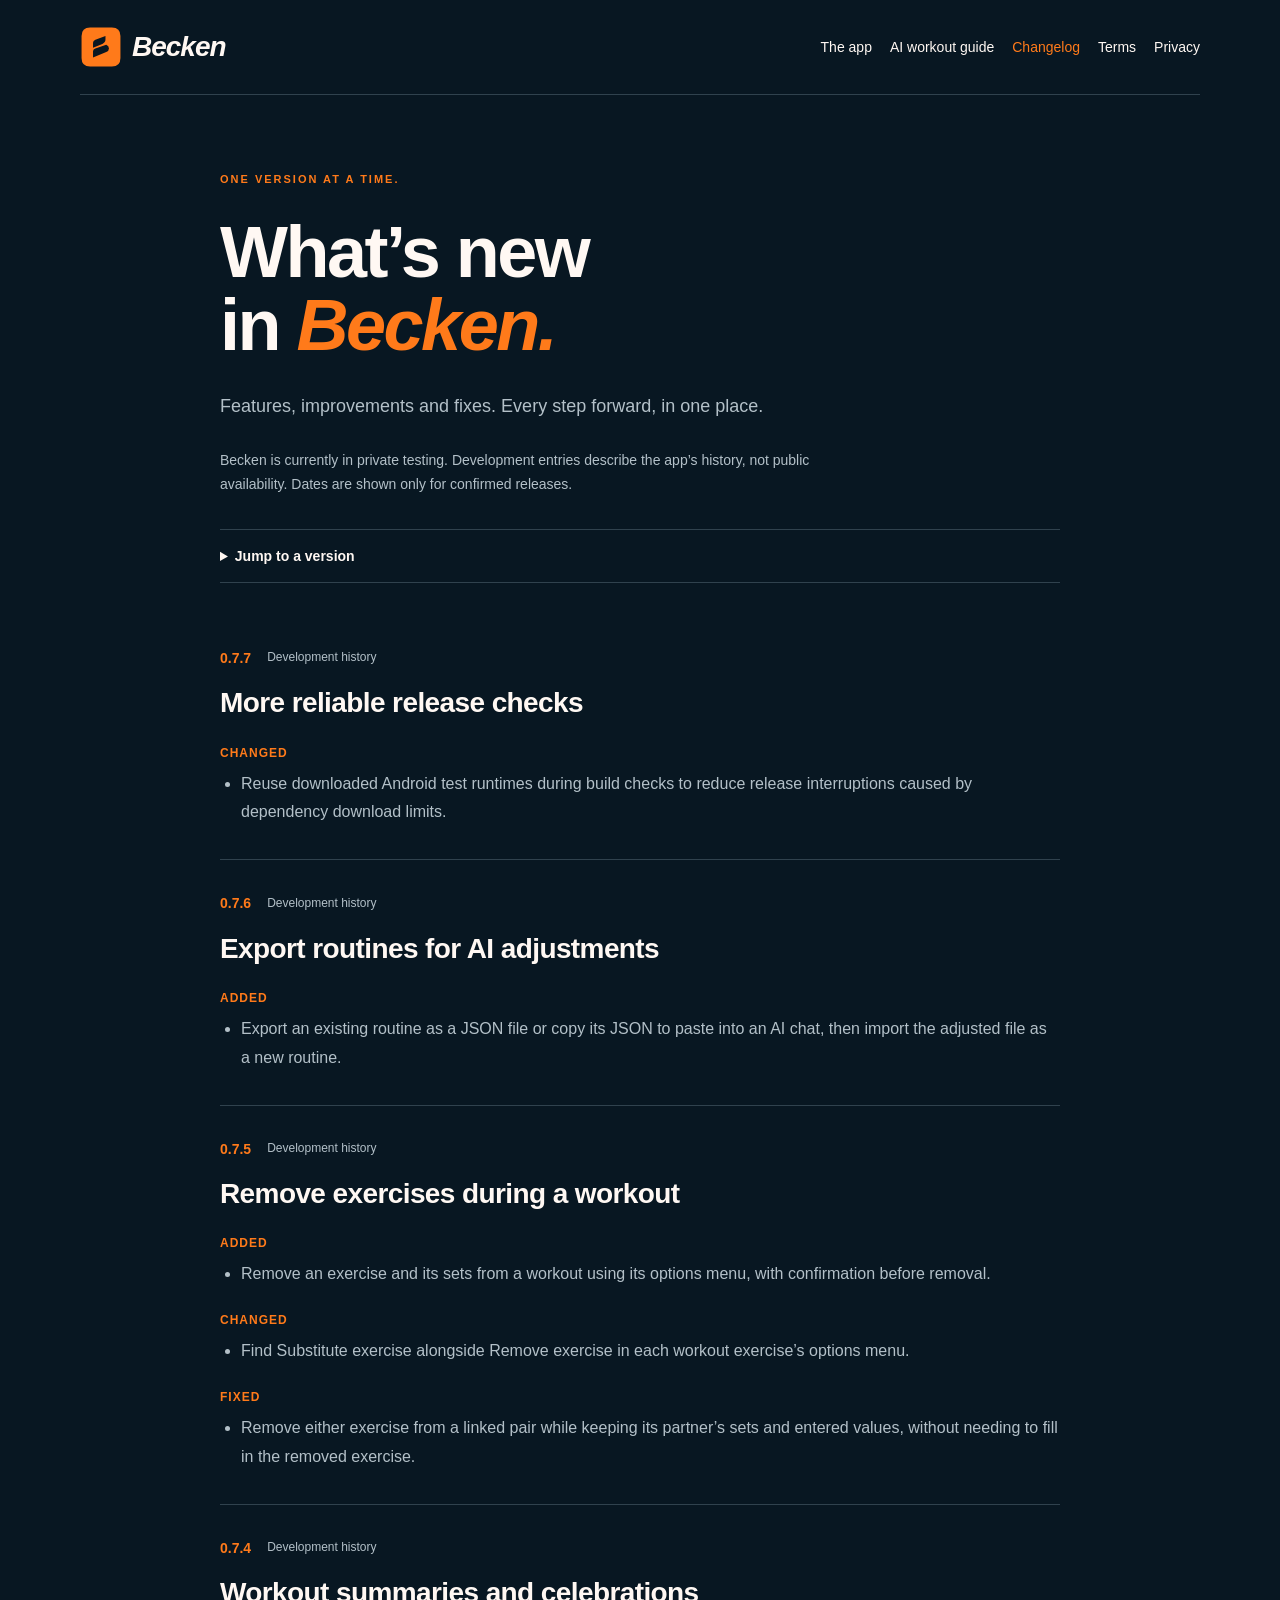
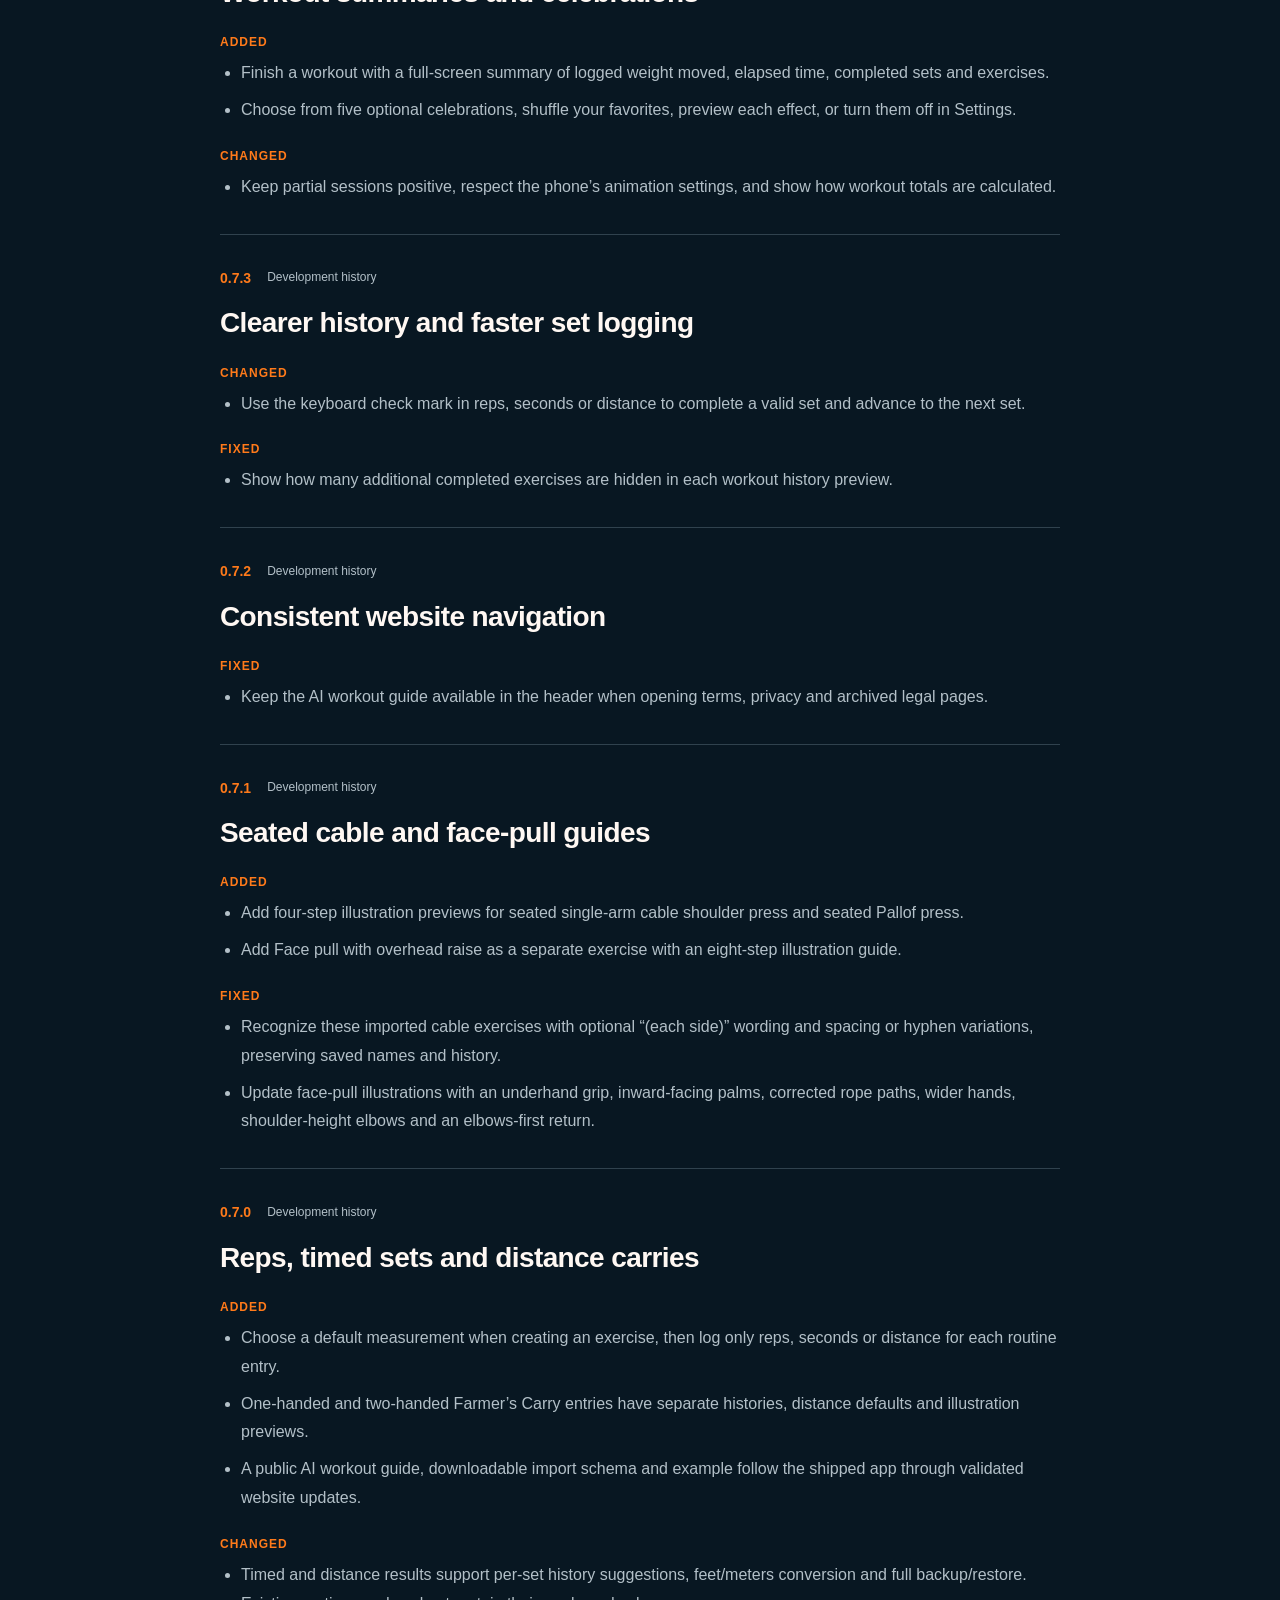
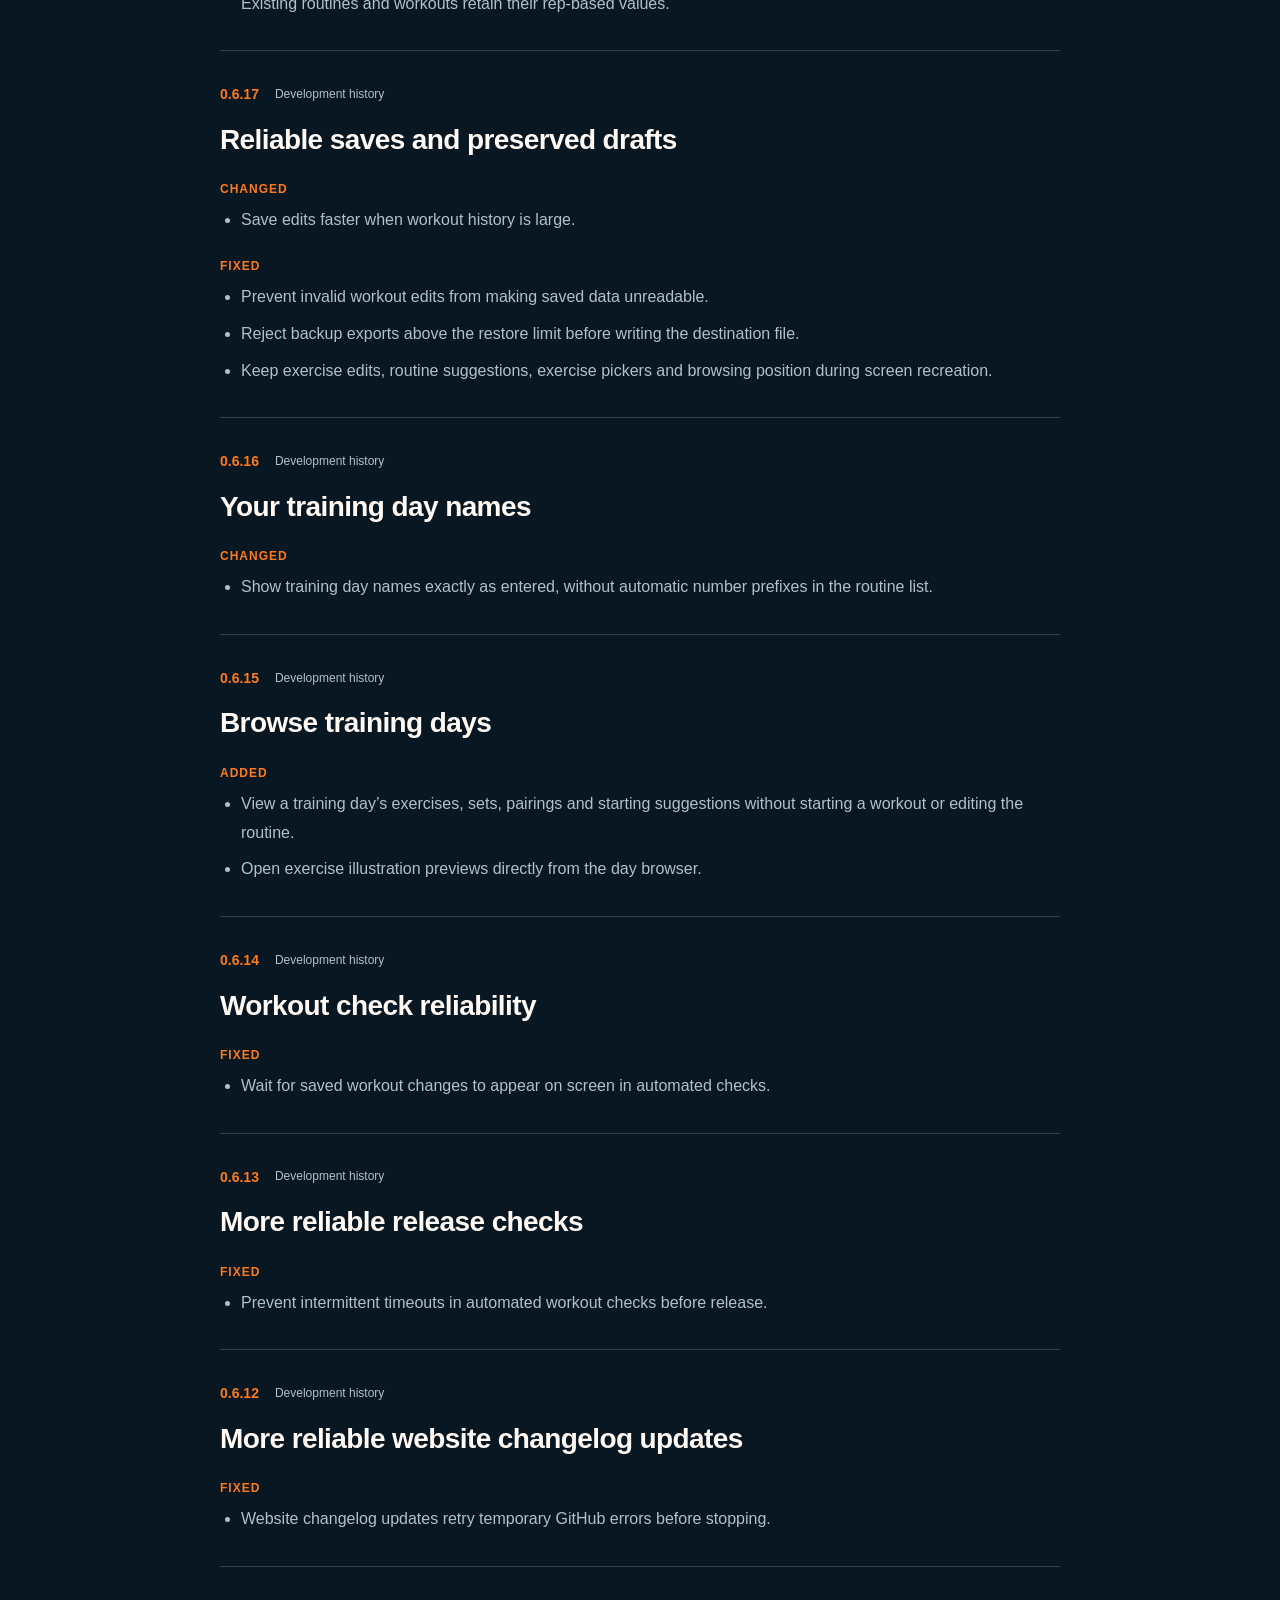
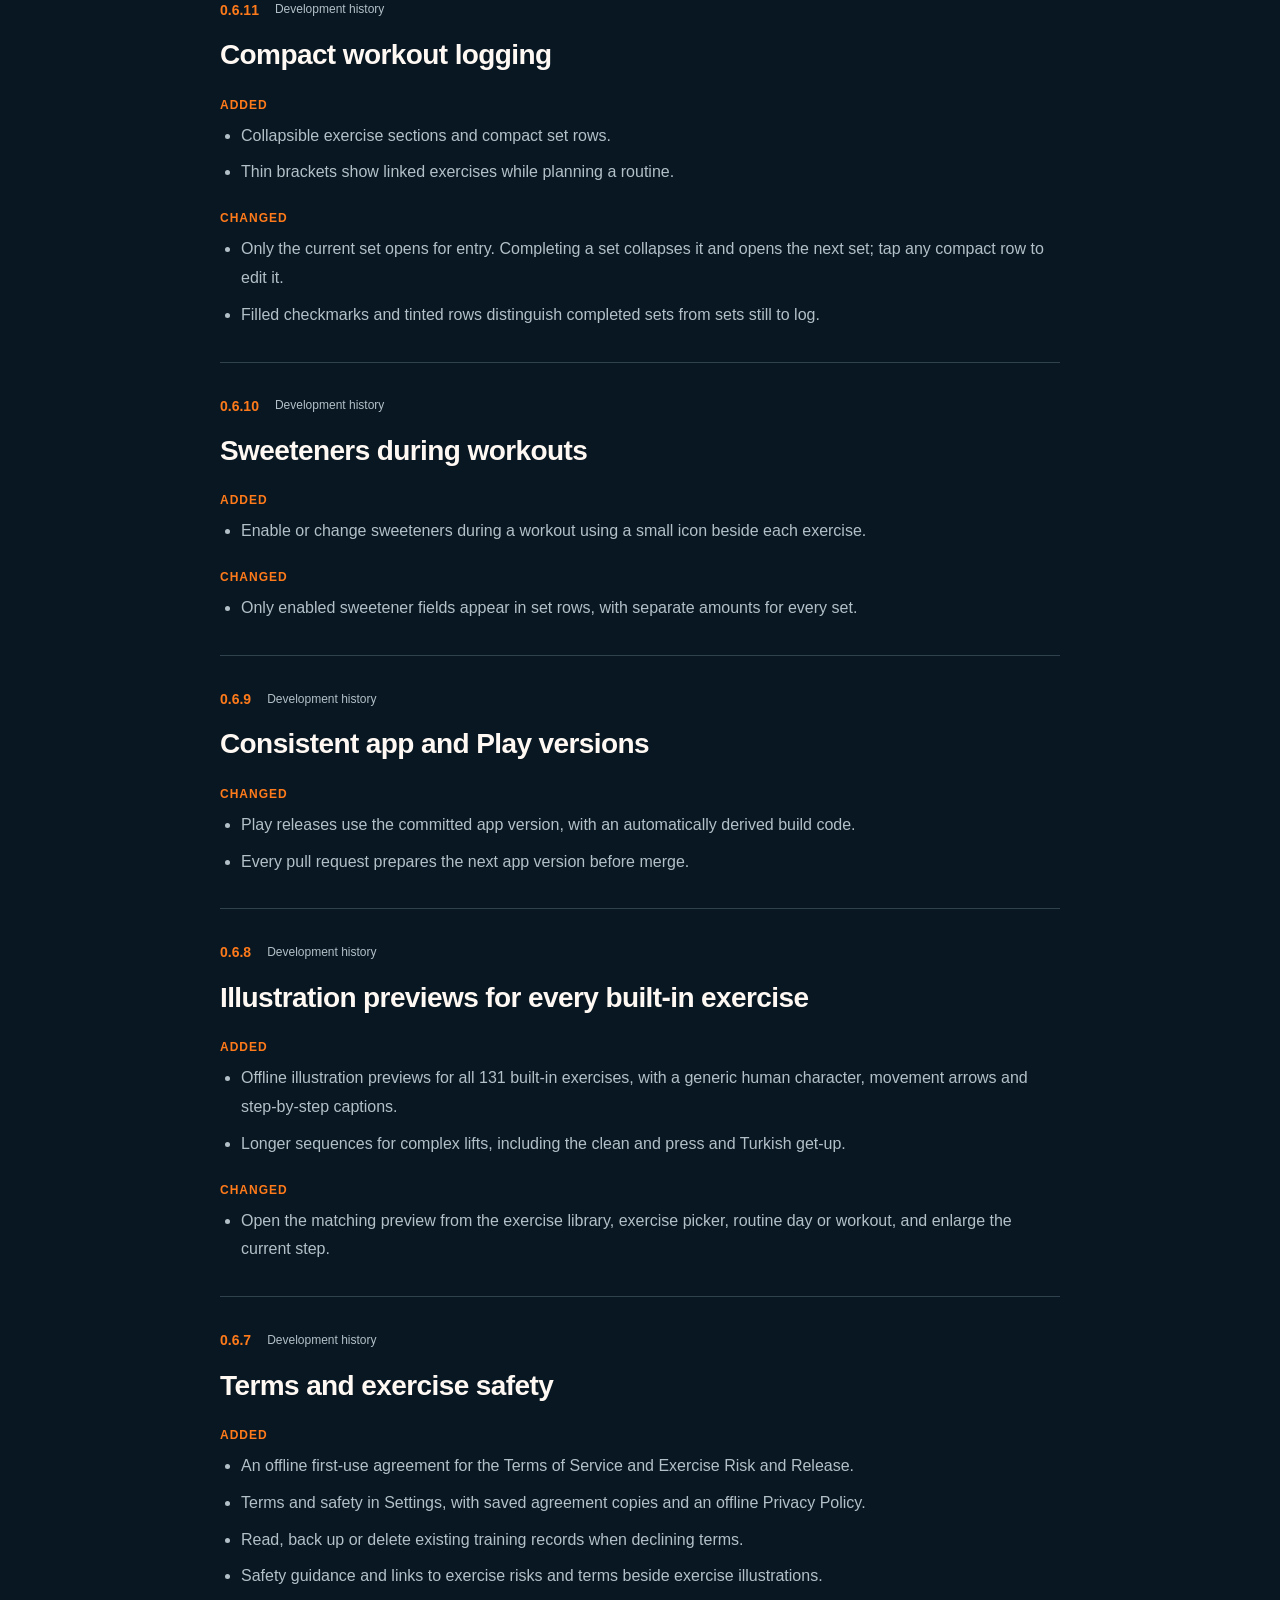
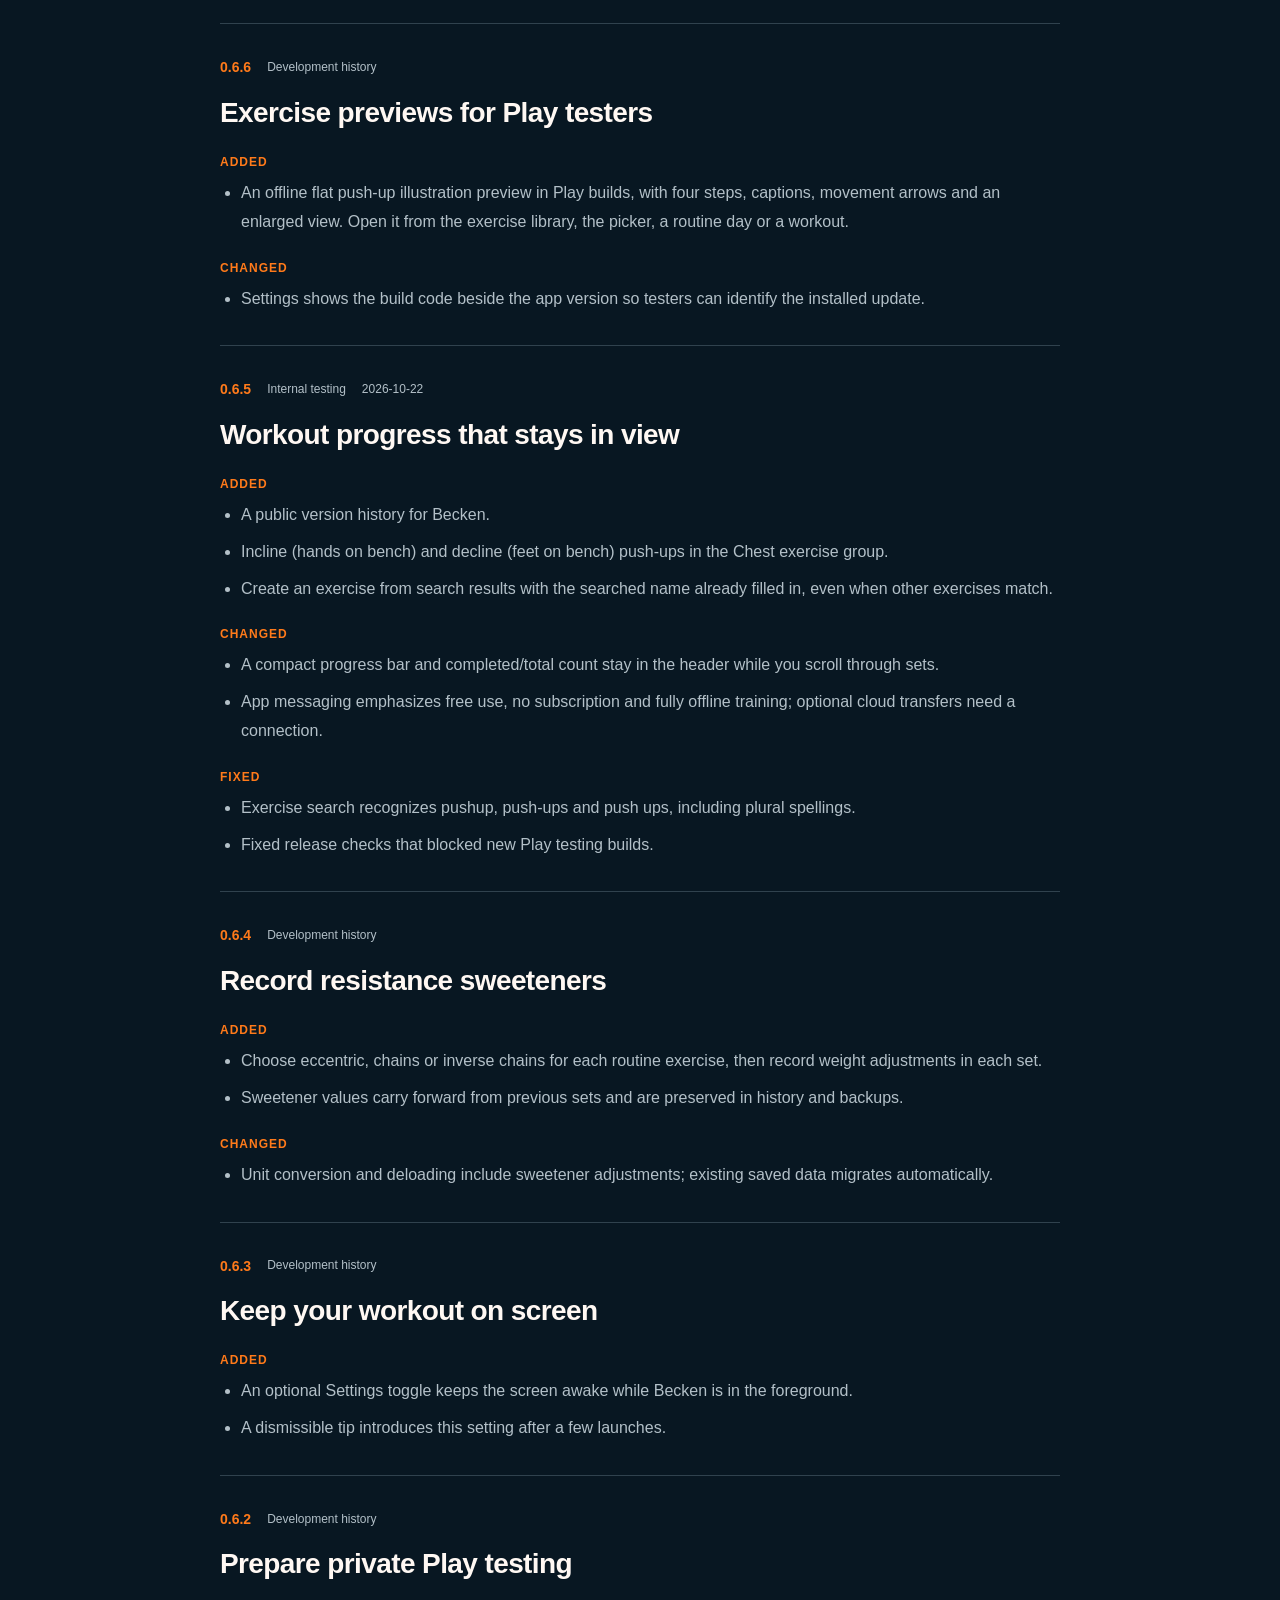
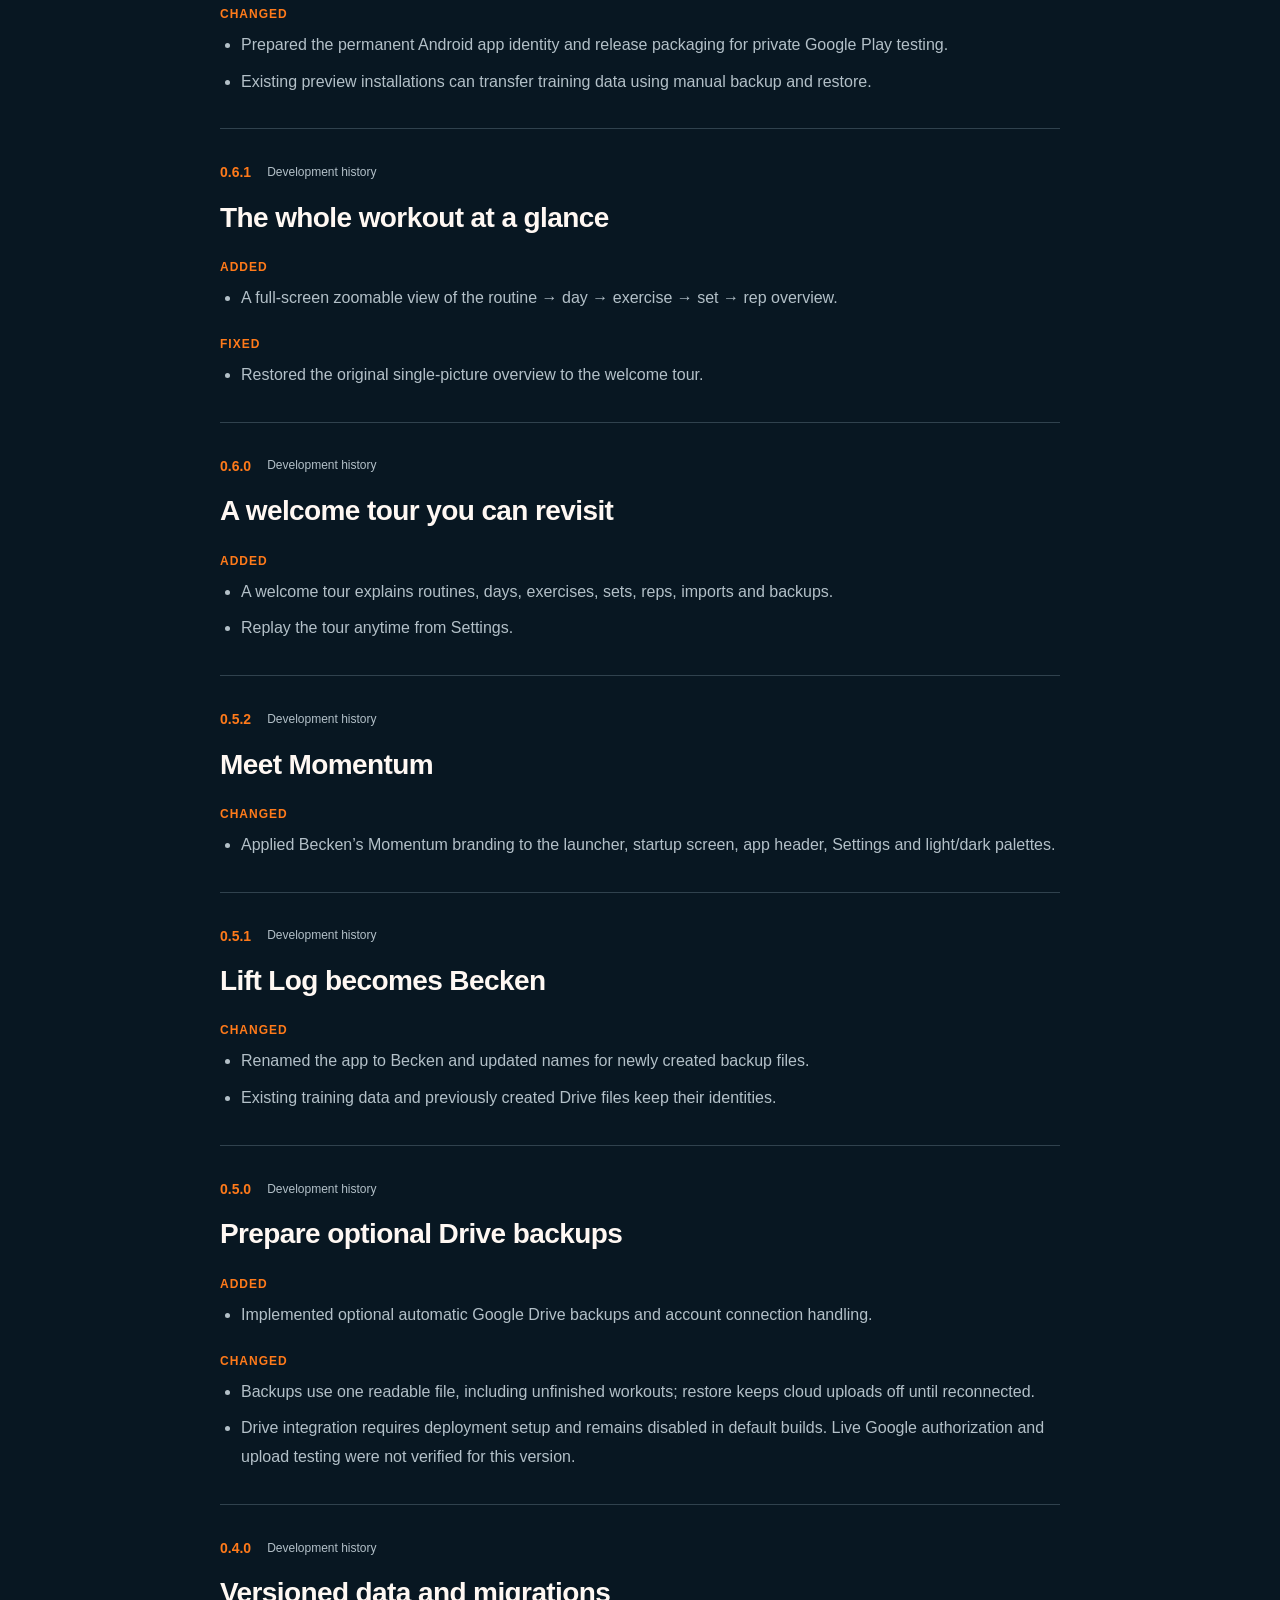
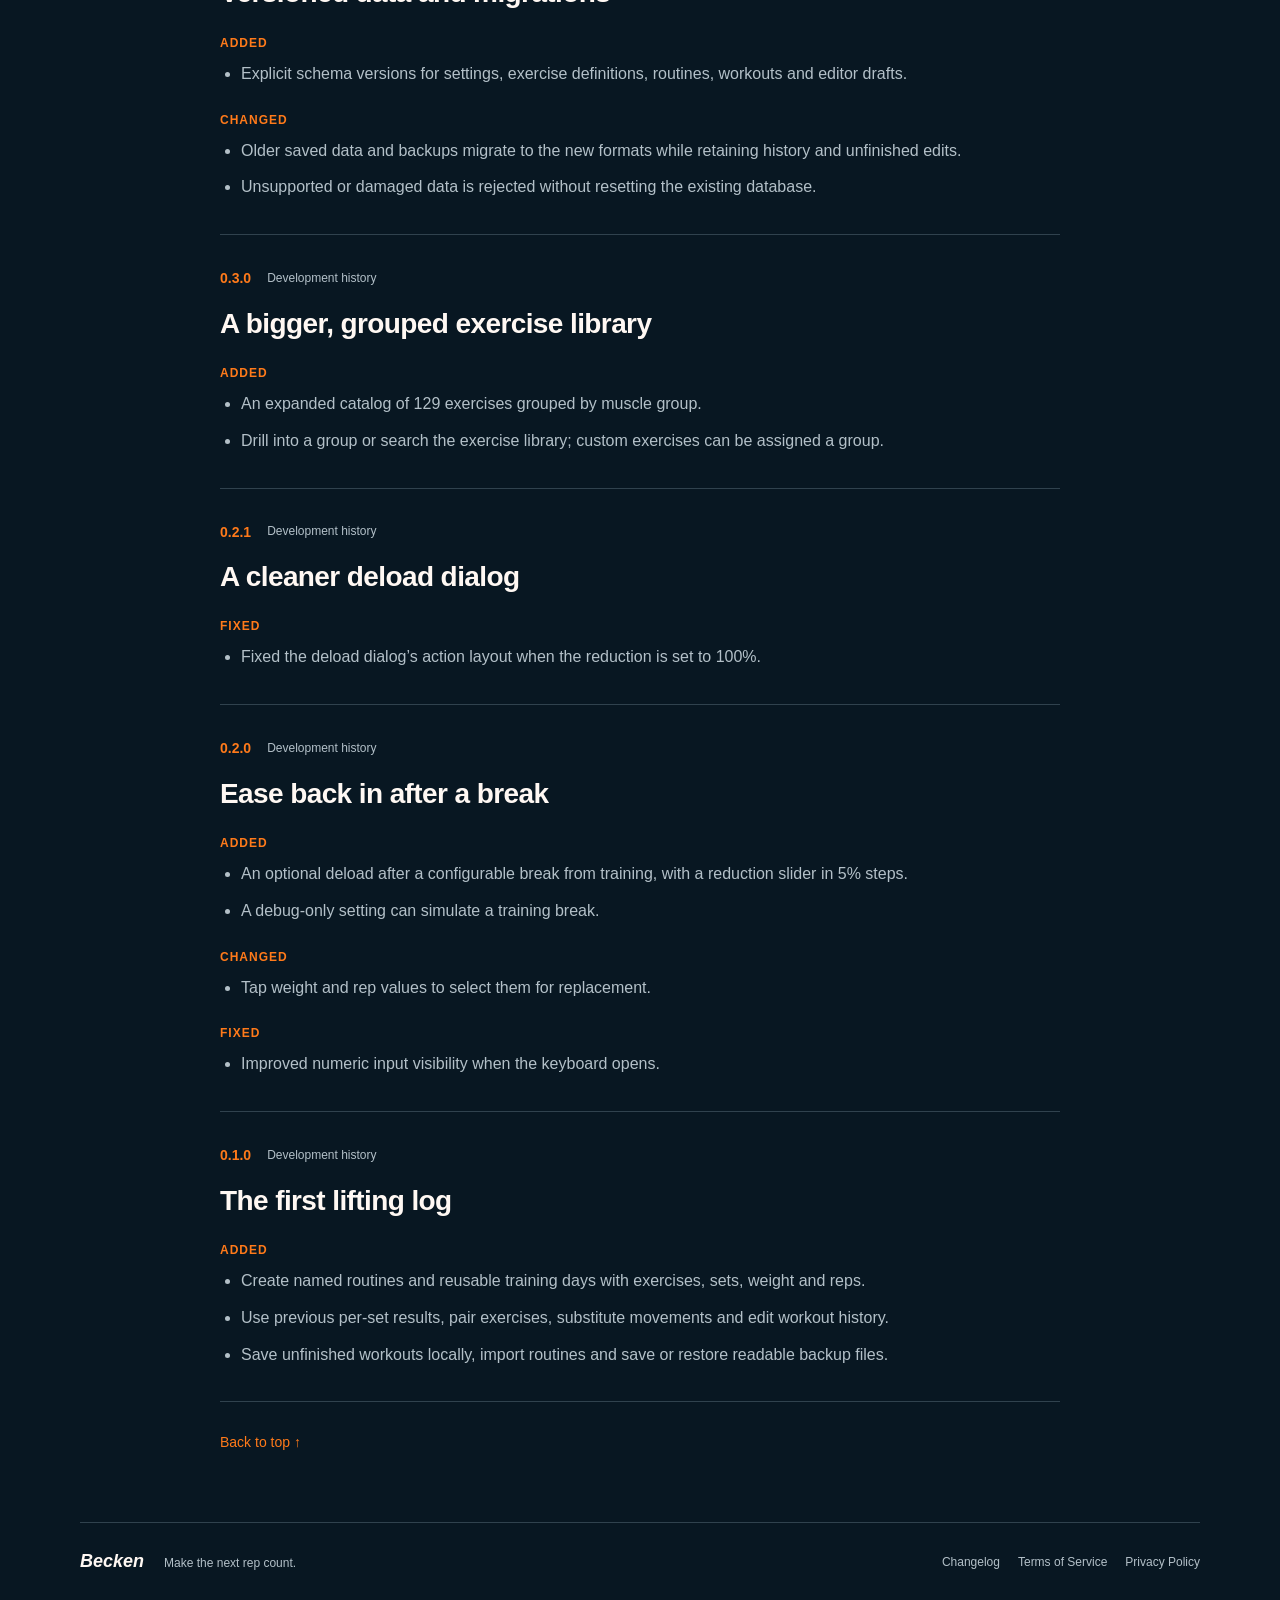
==== commit 689723c2: "Update Becken version history" ====
--- a/changelog/index.html
+++ b/changelog/index.html
@@ -29,8 +29,9 @@
       <p class="intro">Features, improvements and fixes. Every step forward, in one place.</p>
       <p class="history-note">Becken is currently in private testing. Development entries describe the app’s history, not public availability. Dates are shown only for confirmed releases.</p>
     </div>
-    <details class="version-index"><summary>Jump to a version</summary><nav aria-label="Version history"><a href="#v0-7-6">0.7.6</a><a href="#v0-7-5">0.7.5</a><a href="#v0-7-4">0.7.4</a><a href="#v0-7-3">0.7.3</a><a href="#v0-7-2">0.7.2</a><a href="#v0-7-1">0.7.1</a><a href="#v0-7-0">0.7.0</a><a href="#v0-6-17">0.6.17</a><a href="#v0-6-16">0.6.16</a><a href="#v0-6-15">0.6.15</a><a href="#v0-6-14">0.6.14</a><a href="#v0-6-13">0.6.13</a><a href="#v0-6-12">0.6.12</a><a href="#v0-6-11">0.6.11</a><a href="#v0-6-10">0.6.10</a><a href="#v0-6-9">0.6.9</a><a href="#v0-6-8">0.6.8</a><a href="#v0-6-7">0.6.7</a><a href="#v0-6-6">0.6.6</a><a href="#v0-6-5">0.6.5</a><a href="#v0-6-4">0.6.4</a><a href="#v0-6-3">0.6.3</a><a href="#v0-6-2">0.6.2</a><a href="#v0-6-1">0.6.1</a><a href="#v0-6-0">0.6.0</a><a href="#v0-5-2">0.5.2</a><a href="#v0-5-1">0.5.1</a><a href="#v0-5-0">0.5.0</a><a href="#v0-4-0">0.4.0</a><a href="#v0-3-0">0.3.0</a><a href="#v0-2-1">0.2.1</a><a href="#v0-2-0">0.2.0</a><a href="#v0-1-0">0.1.0</a></nav></details>
-    <div class="release-list"><article class="release" id="v0-7-6" aria-labelledby="title-v0-7-6"><header><p class="release-meta"><span class="version-badge">0.7.6</span><span>Development history</span></p><h2 id="title-v0-7-6">Export routines for AI adjustments</h2></header><section class="change-section"><h3>Added</h3><ul><li>Export an existing routine as a JSON file or copy its JSON to paste into an AI chat, then import the adjusted file as a new routine.</li></ul></section></article>
+    <details class="version-index"><summary>Jump to a version</summary><nav aria-label="Version history"><a href="#v0-7-7">0.7.7</a><a href="#v0-7-6">0.7.6</a><a href="#v0-7-5">0.7.5</a><a href="#v0-7-4">0.7.4</a><a href="#v0-7-3">0.7.3</a><a href="#v0-7-2">0.7.2</a><a href="#v0-7-1">0.7.1</a><a href="#v0-7-0">0.7.0</a><a href="#v0-6-17">0.6.17</a><a href="#v0-6-16">0.6.16</a><a href="#v0-6-15">0.6.15</a><a href="#v0-6-14">0.6.14</a><a href="#v0-6-13">0.6.13</a><a href="#v0-6-12">0.6.12</a><a href="#v0-6-11">0.6.11</a><a href="#v0-6-10">0.6.10</a><a href="#v0-6-9">0.6.9</a><a href="#v0-6-8">0.6.8</a><a href="#v0-6-7">0.6.7</a><a href="#v0-6-6">0.6.6</a><a href="#v0-6-5">0.6.5</a><a href="#v0-6-4">0.6.4</a><a href="#v0-6-3">0.6.3</a><a href="#v0-6-2">0.6.2</a><a href="#v0-6-1">0.6.1</a><a href="#v0-6-0">0.6.0</a><a href="#v0-5-2">0.5.2</a><a href="#v0-5-1">0.5.1</a><a href="#v0-5-0">0.5.0</a><a href="#v0-4-0">0.4.0</a><a href="#v0-3-0">0.3.0</a><a href="#v0-2-1">0.2.1</a><a href="#v0-2-0">0.2.0</a><a href="#v0-1-0">0.1.0</a></nav></details>
+    <div class="release-list"><article class="release" id="v0-7-7" aria-labelledby="title-v0-7-7"><header><p class="release-meta"><span class="version-badge">0.7.7</span><span>Development history</span></p><h2 id="title-v0-7-7">More reliable release checks</h2></header><section class="change-section"><h3>Changed</h3><ul><li>Reuse downloaded Android test runtimes during build checks to reduce release interruptions caused by dependency download limits.</li></ul></section></article>
+<article class="release" id="v0-7-6" aria-labelledby="title-v0-7-6"><header><p class="release-meta"><span class="version-badge">0.7.6</span><span>Development history</span></p><h2 id="title-v0-7-6">Export routines for AI adjustments</h2></header><section class="change-section"><h3>Added</h3><ul><li>Export an existing routine as a JSON file or copy its JSON to paste into an AI chat, then import the adjusted file as a new routine.</li></ul></section></article>
 <article class="release" id="v0-7-5" aria-labelledby="title-v0-7-5"><header><p class="release-meta"><span class="version-badge">0.7.5</span><span>Development history</span></p><h2 id="title-v0-7-5">Remove exercises during a workout</h2></header><section class="change-section"><h3>Added</h3><ul><li>Remove an exercise and its sets from a workout using its options menu, with confirmation before removal.</li></ul></section>
 <section class="change-section"><h3>Changed</h3><ul><li>Find Substitute exercise alongside Remove exercise in each workout exercise’s options menu.</li></ul></section>
 <section class="change-section"><h3>Fixed</h3><ul><li>Remove either exercise from a linked pair while keeping its partner’s sets and entered values, without needing to fill in the removed exercise.</li></ul></section></article>
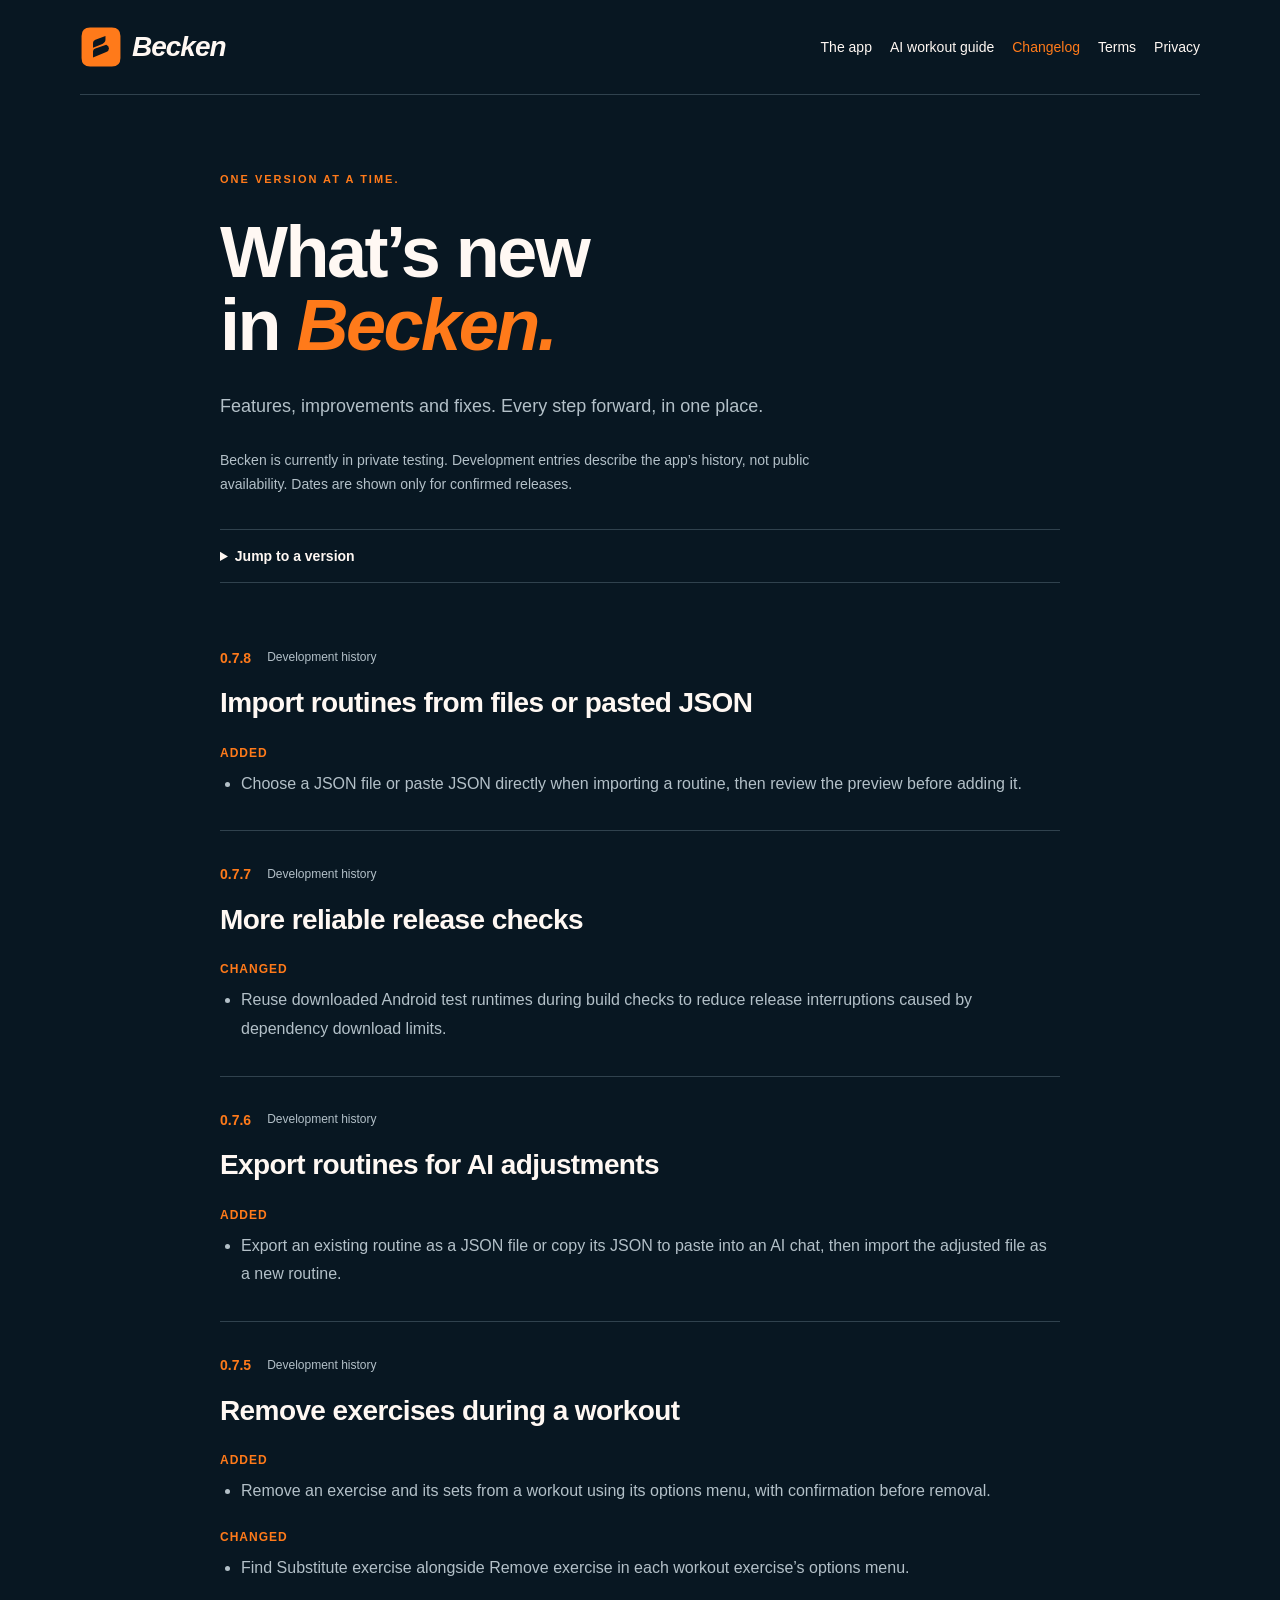
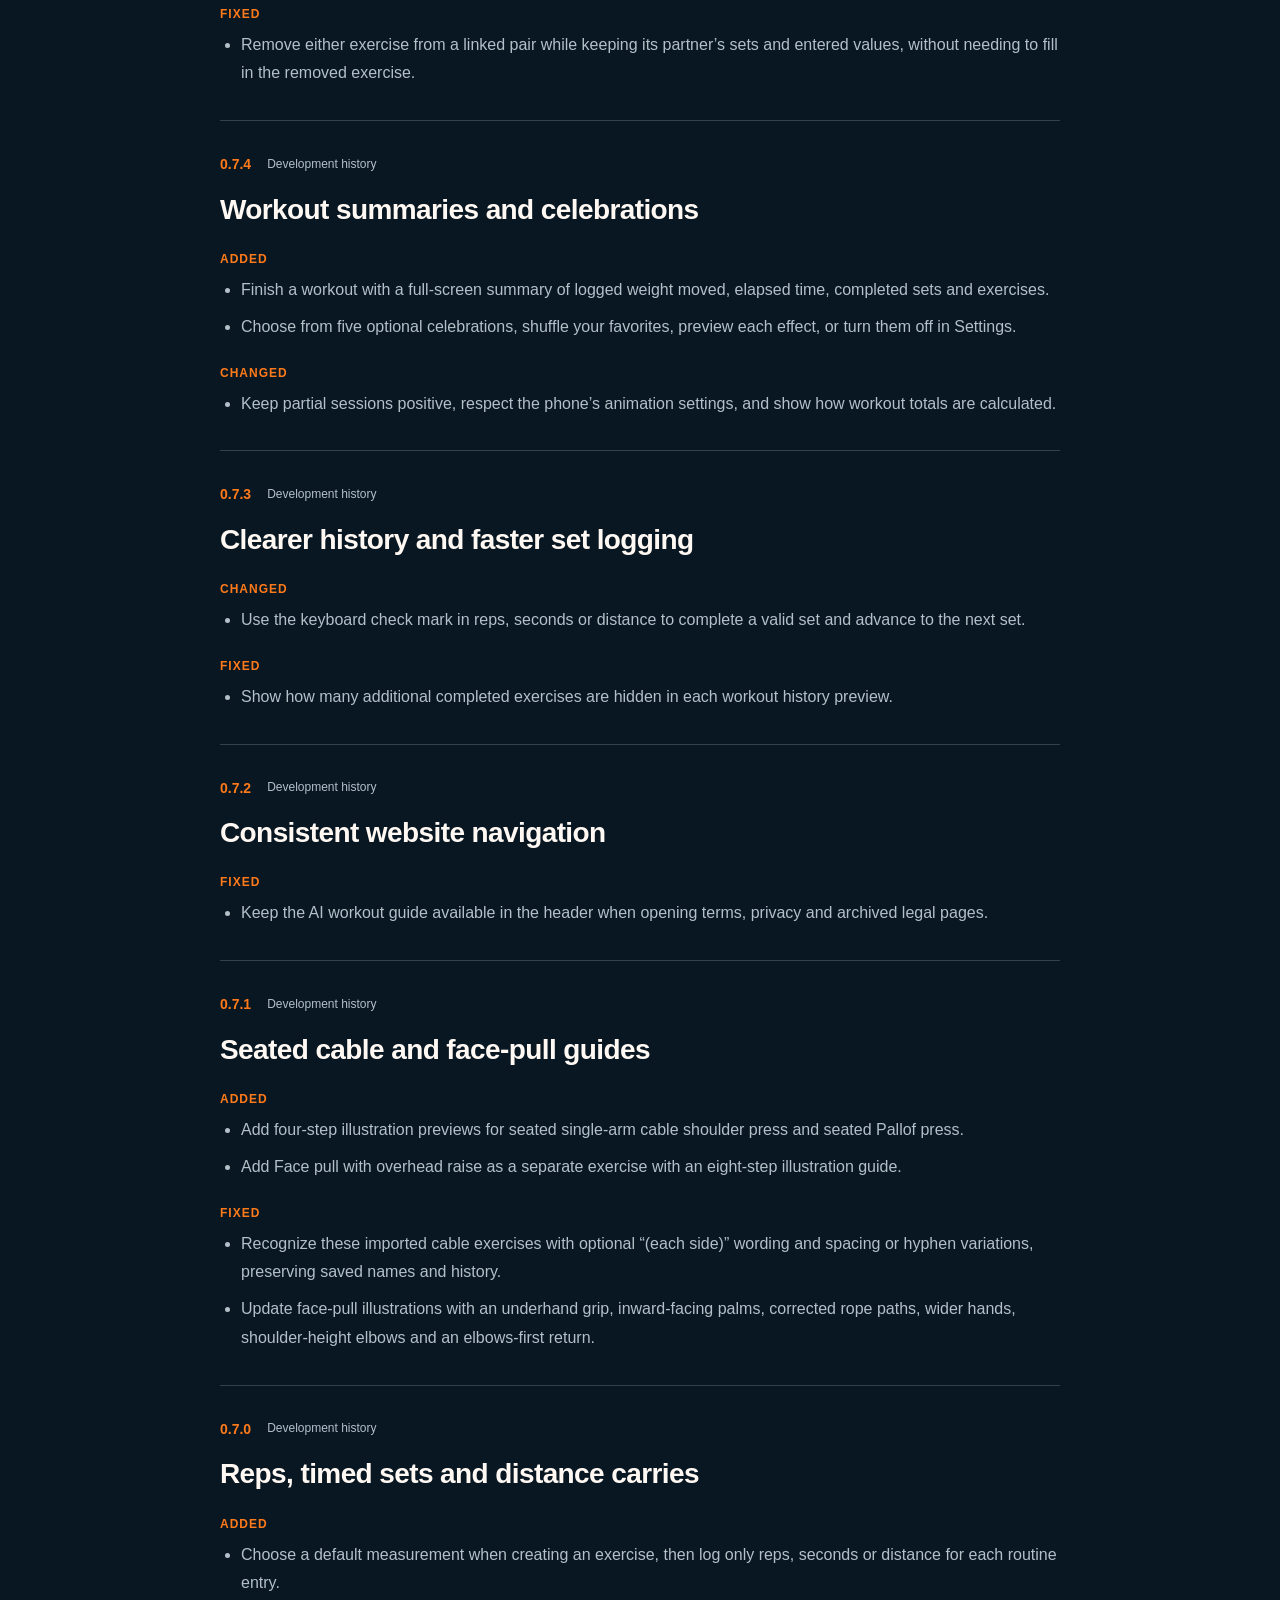
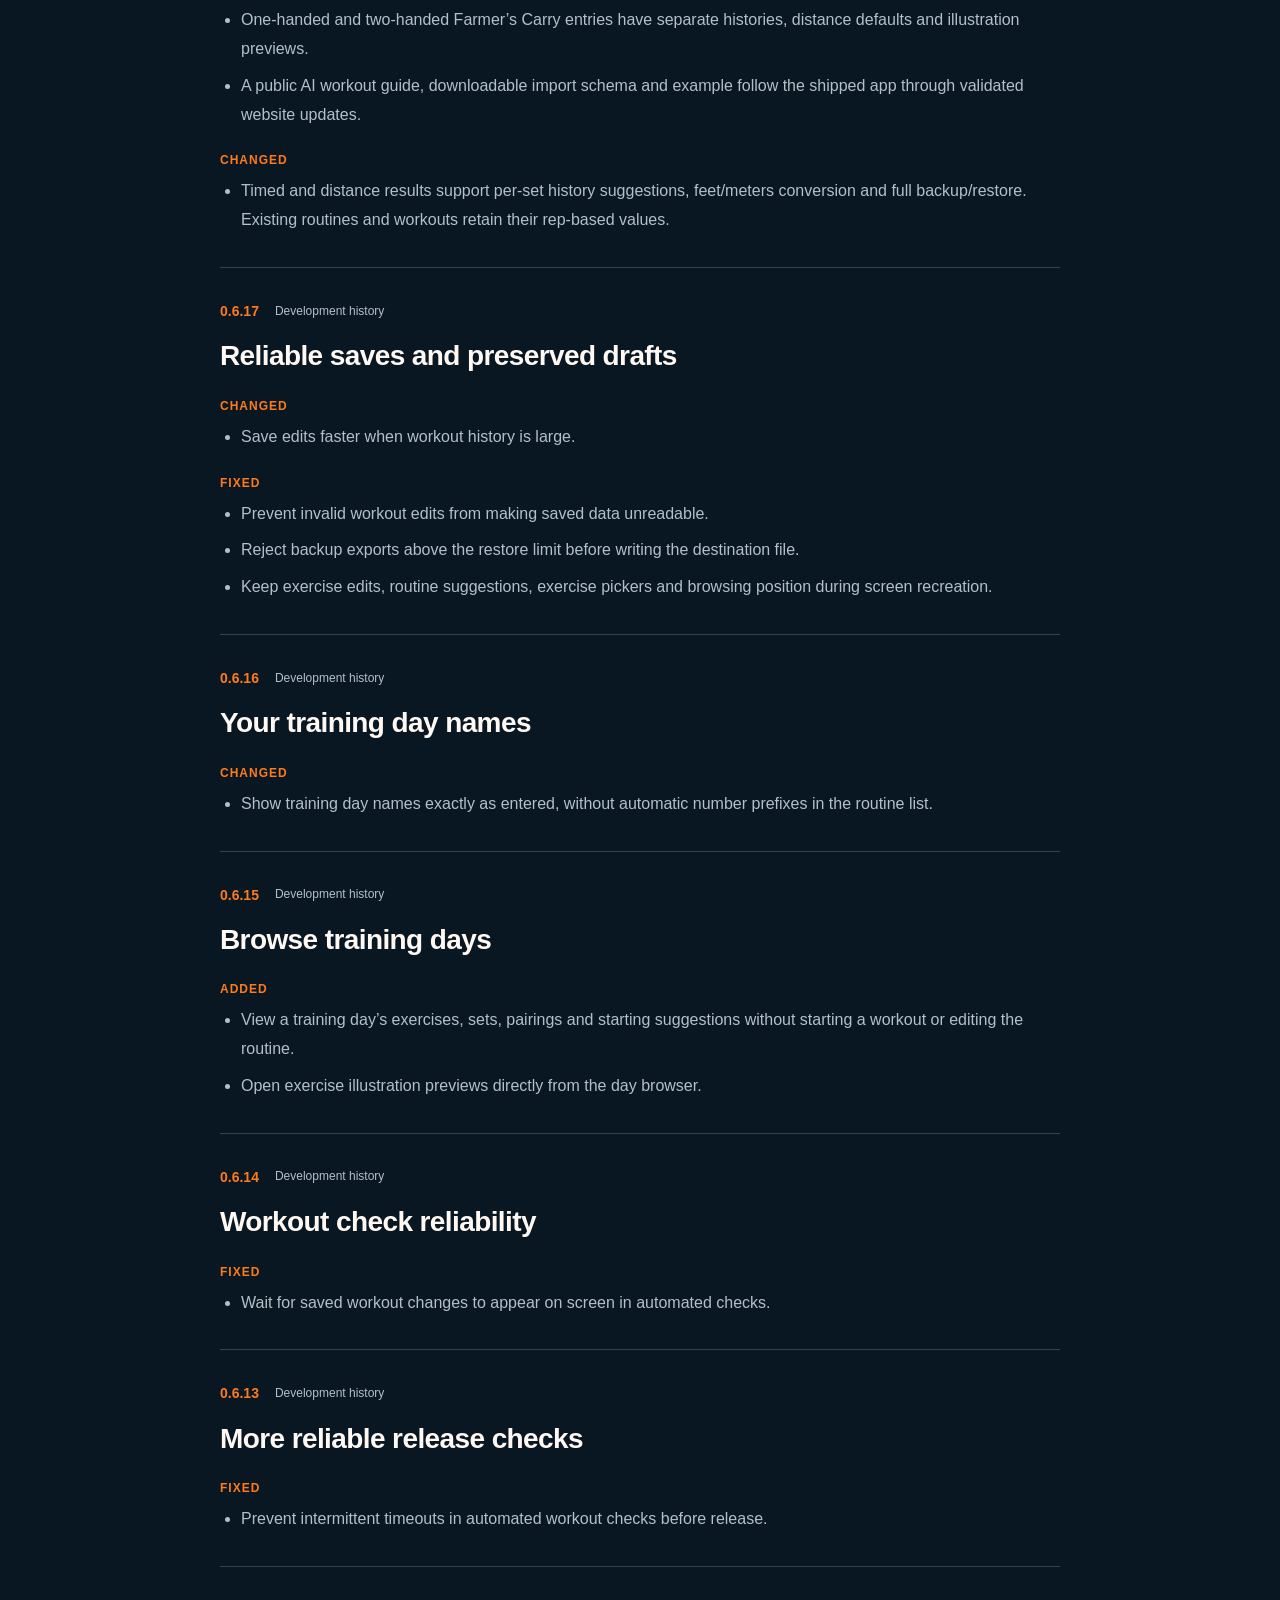
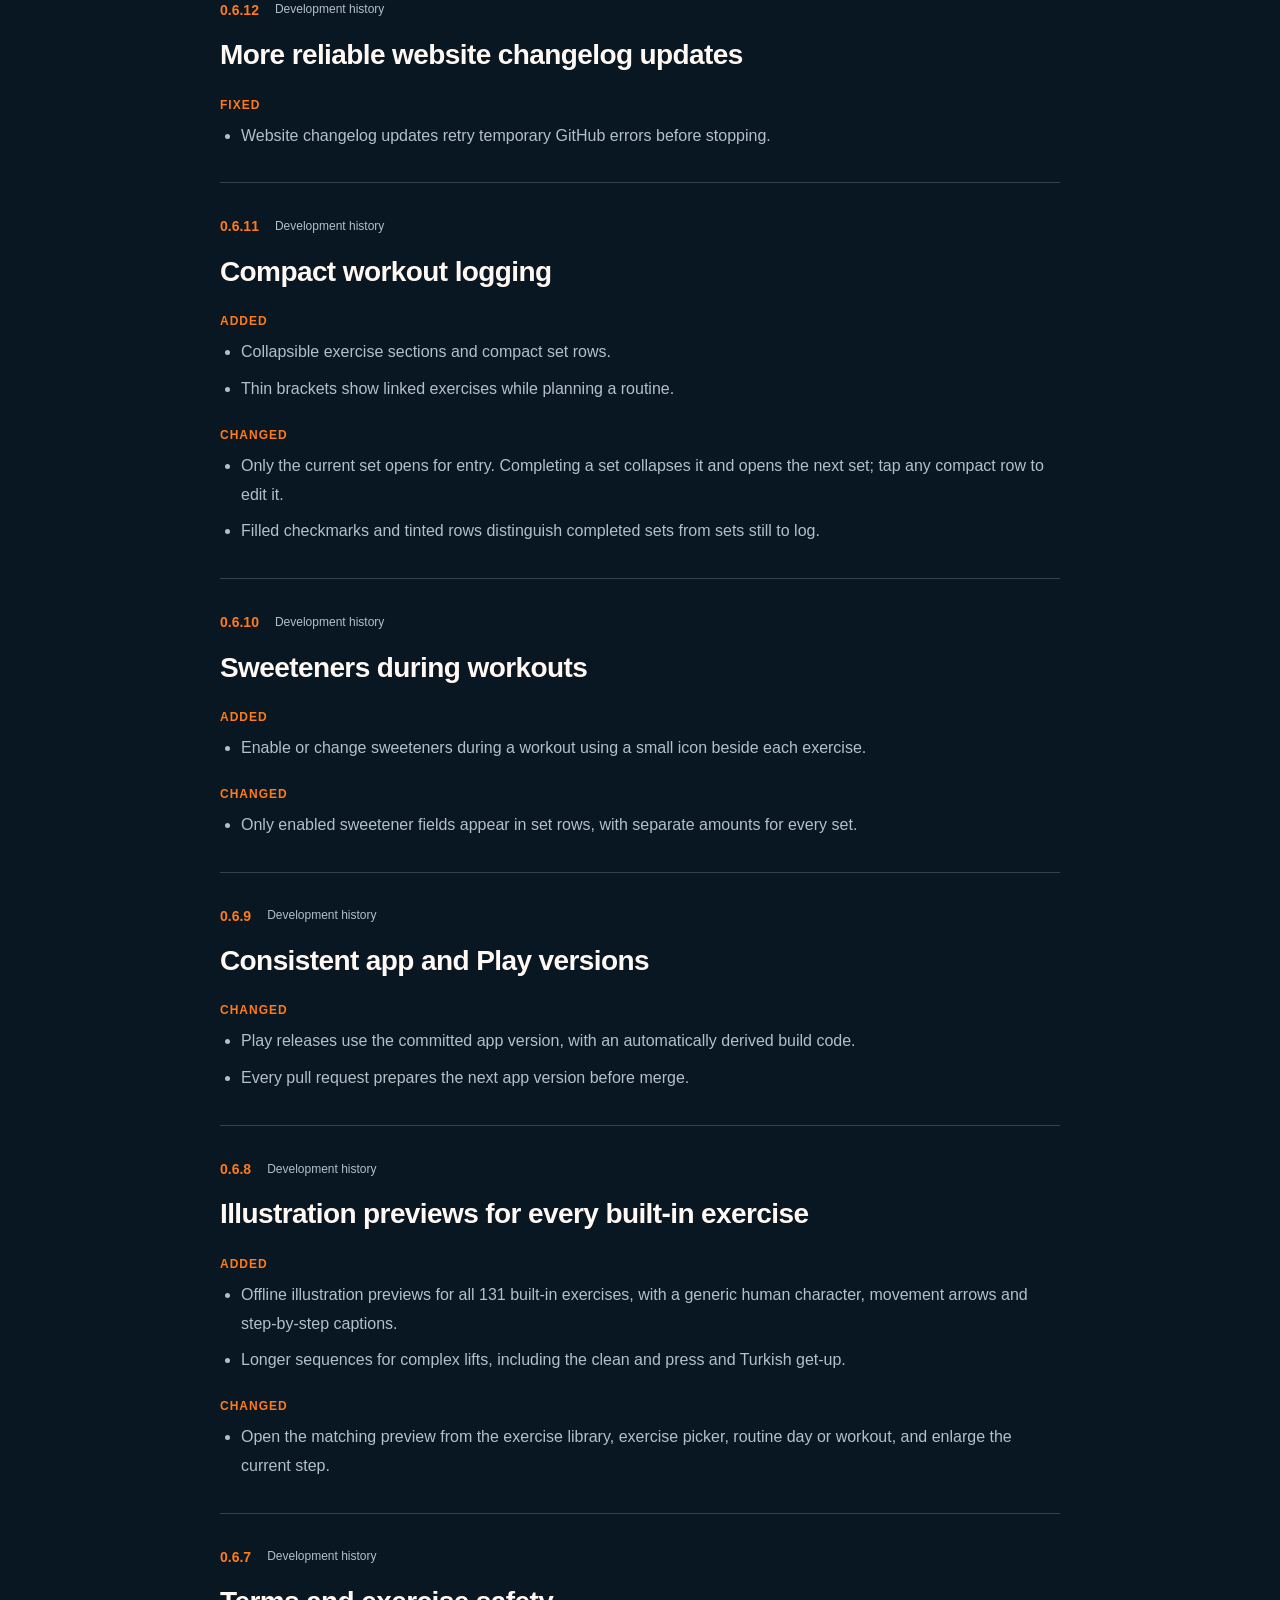
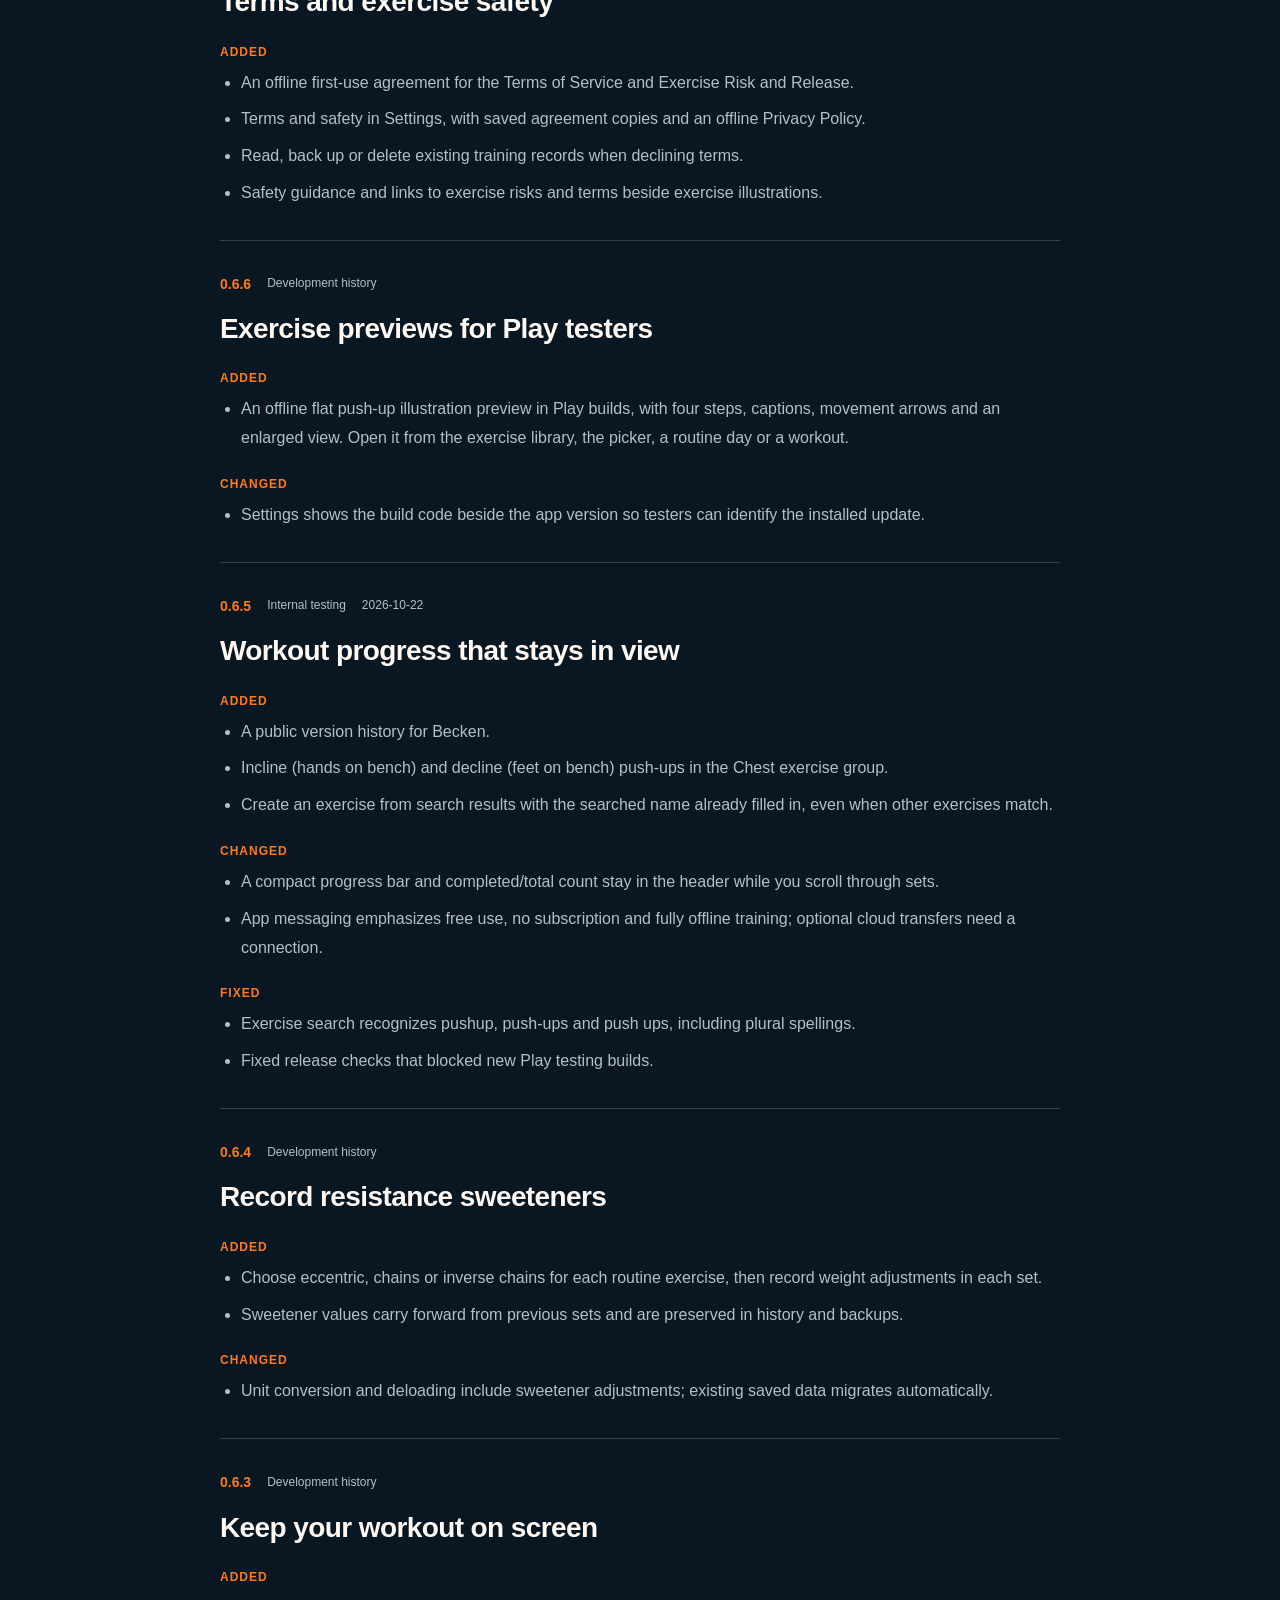
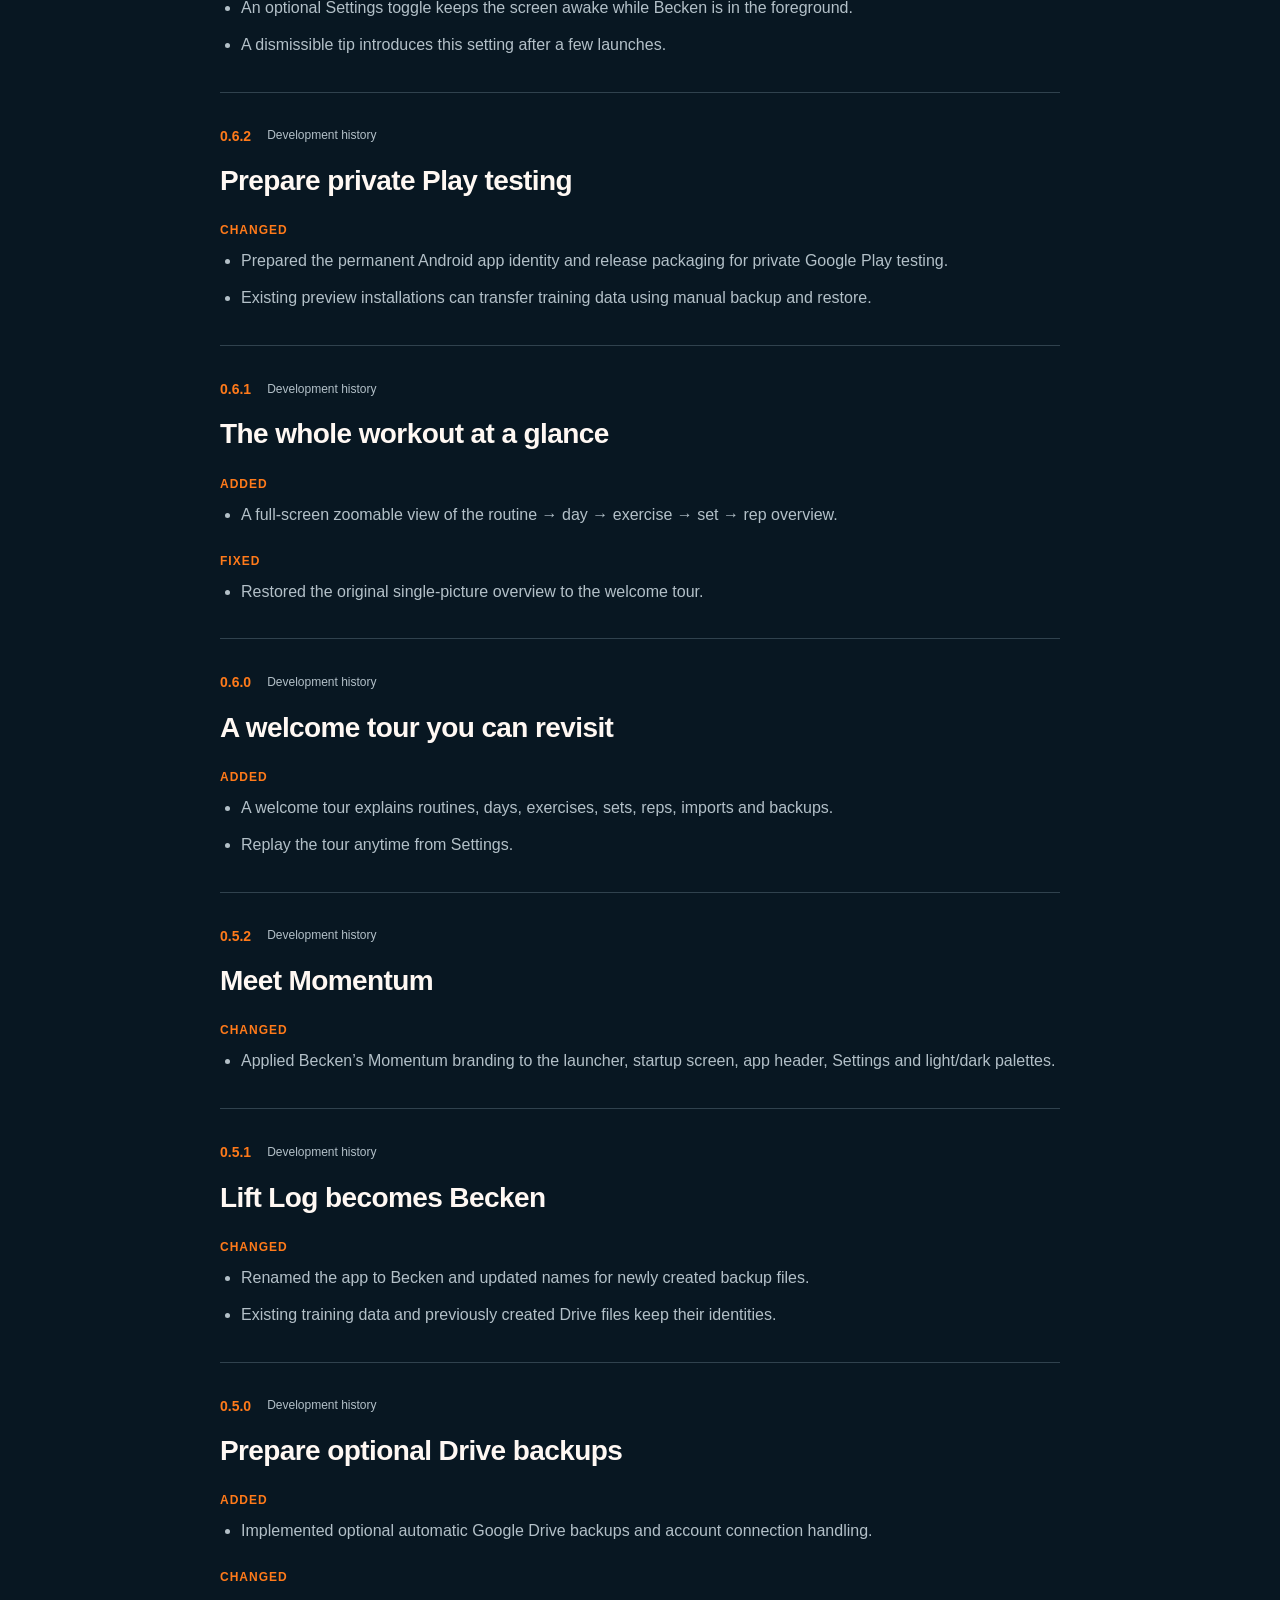
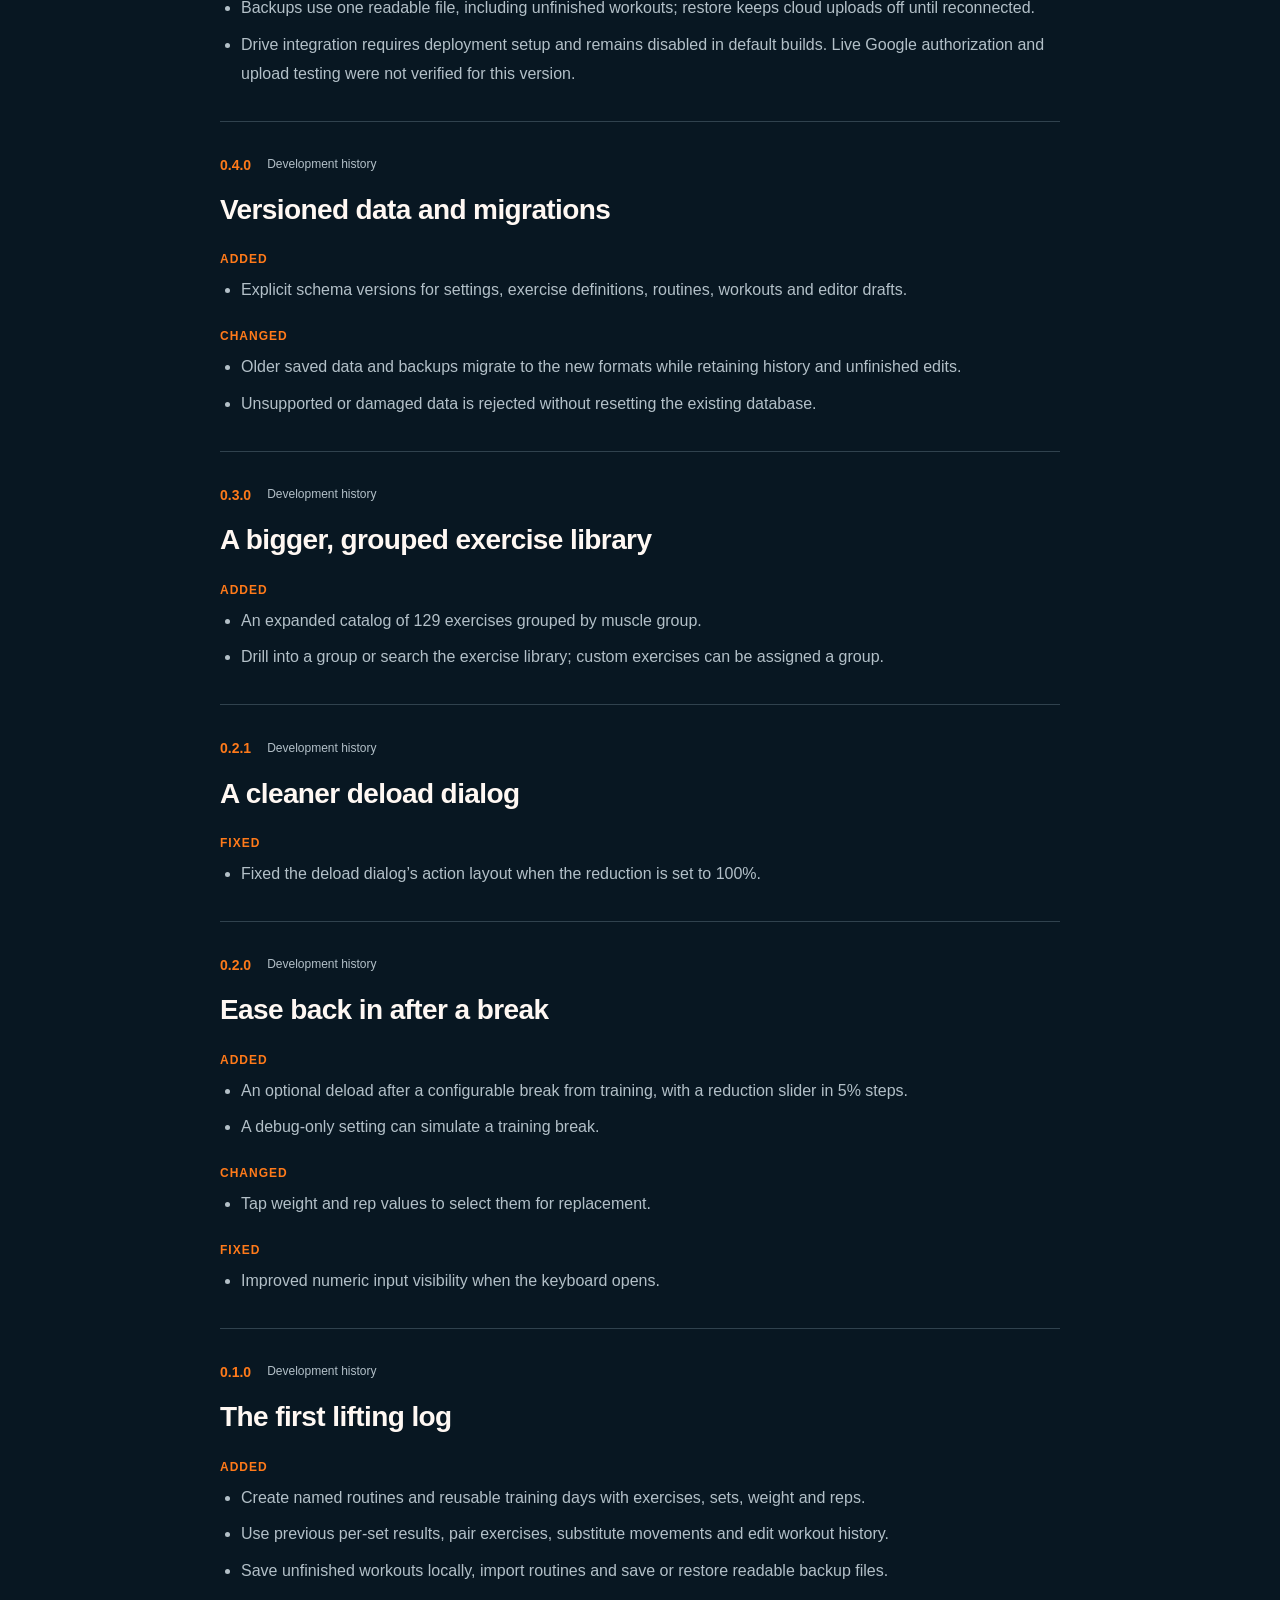
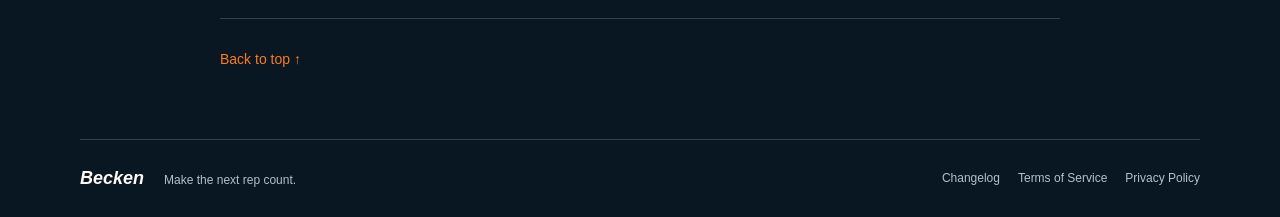
==== commit 56931b0e: "Update Becken version history" ====
--- a/changelog/index.html
+++ b/changelog/index.html
@@ -29,8 +29,9 @@
       <p class="intro">Features, improvements and fixes. Every step forward, in one place.</p>
       <p class="history-note">Becken is currently in private testing. Development entries describe the app’s history, not public availability. Dates are shown only for confirmed releases.</p>
     </div>
-    <details class="version-index"><summary>Jump to a version</summary><nav aria-label="Version history"><a href="#v0-7-7">0.7.7</a><a href="#v0-7-6">0.7.6</a><a href="#v0-7-5">0.7.5</a><a href="#v0-7-4">0.7.4</a><a href="#v0-7-3">0.7.3</a><a href="#v0-7-2">0.7.2</a><a href="#v0-7-1">0.7.1</a><a href="#v0-7-0">0.7.0</a><a href="#v0-6-17">0.6.17</a><a href="#v0-6-16">0.6.16</a><a href="#v0-6-15">0.6.15</a><a href="#v0-6-14">0.6.14</a><a href="#v0-6-13">0.6.13</a><a href="#v0-6-12">0.6.12</a><a href="#v0-6-11">0.6.11</a><a href="#v0-6-10">0.6.10</a><a href="#v0-6-9">0.6.9</a><a href="#v0-6-8">0.6.8</a><a href="#v0-6-7">0.6.7</a><a href="#v0-6-6">0.6.6</a><a href="#v0-6-5">0.6.5</a><a href="#v0-6-4">0.6.4</a><a href="#v0-6-3">0.6.3</a><a href="#v0-6-2">0.6.2</a><a href="#v0-6-1">0.6.1</a><a href="#v0-6-0">0.6.0</a><a href="#v0-5-2">0.5.2</a><a href="#v0-5-1">0.5.1</a><a href="#v0-5-0">0.5.0</a><a href="#v0-4-0">0.4.0</a><a href="#v0-3-0">0.3.0</a><a href="#v0-2-1">0.2.1</a><a href="#v0-2-0">0.2.0</a><a href="#v0-1-0">0.1.0</a></nav></details>
-    <div class="release-list"><article class="release" id="v0-7-7" aria-labelledby="title-v0-7-7"><header><p class="release-meta"><span class="version-badge">0.7.7</span><span>Development history</span></p><h2 id="title-v0-7-7">More reliable release checks</h2></header><section class="change-section"><h3>Changed</h3><ul><li>Reuse downloaded Android test runtimes during build checks to reduce release interruptions caused by dependency download limits.</li></ul></section></article>
+    <details class="version-index"><summary>Jump to a version</summary><nav aria-label="Version history"><a href="#v0-7-8">0.7.8</a><a href="#v0-7-7">0.7.7</a><a href="#v0-7-6">0.7.6</a><a href="#v0-7-5">0.7.5</a><a href="#v0-7-4">0.7.4</a><a href="#v0-7-3">0.7.3</a><a href="#v0-7-2">0.7.2</a><a href="#v0-7-1">0.7.1</a><a href="#v0-7-0">0.7.0</a><a href="#v0-6-17">0.6.17</a><a href="#v0-6-16">0.6.16</a><a href="#v0-6-15">0.6.15</a><a href="#v0-6-14">0.6.14</a><a href="#v0-6-13">0.6.13</a><a href="#v0-6-12">0.6.12</a><a href="#v0-6-11">0.6.11</a><a href="#v0-6-10">0.6.10</a><a href="#v0-6-9">0.6.9</a><a href="#v0-6-8">0.6.8</a><a href="#v0-6-7">0.6.7</a><a href="#v0-6-6">0.6.6</a><a href="#v0-6-5">0.6.5</a><a href="#v0-6-4">0.6.4</a><a href="#v0-6-3">0.6.3</a><a href="#v0-6-2">0.6.2</a><a href="#v0-6-1">0.6.1</a><a href="#v0-6-0">0.6.0</a><a href="#v0-5-2">0.5.2</a><a href="#v0-5-1">0.5.1</a><a href="#v0-5-0">0.5.0</a><a href="#v0-4-0">0.4.0</a><a href="#v0-3-0">0.3.0</a><a href="#v0-2-1">0.2.1</a><a href="#v0-2-0">0.2.0</a><a href="#v0-1-0">0.1.0</a></nav></details>
+    <div class="release-list"><article class="release" id="v0-7-8" aria-labelledby="title-v0-7-8"><header><p class="release-meta"><span class="version-badge">0.7.8</span><span>Development history</span></p><h2 id="title-v0-7-8">Import routines from files or pasted JSON</h2></header><section class="change-section"><h3>Added</h3><ul><li>Choose a JSON file or paste JSON directly when importing a routine, then review the preview before adding it.</li></ul></section></article>
+<article class="release" id="v0-7-7" aria-labelledby="title-v0-7-7"><header><p class="release-meta"><span class="version-badge">0.7.7</span><span>Development history</span></p><h2 id="title-v0-7-7">More reliable release checks</h2></header><section class="change-section"><h3>Changed</h3><ul><li>Reuse downloaded Android test runtimes during build checks to reduce release interruptions caused by dependency download limits.</li></ul></section></article>
 <article class="release" id="v0-7-6" aria-labelledby="title-v0-7-6"><header><p class="release-meta"><span class="version-badge">0.7.6</span><span>Development history</span></p><h2 id="title-v0-7-6">Export routines for AI adjustments</h2></header><section class="change-section"><h3>Added</h3><ul><li>Export an existing routine as a JSON file or copy its JSON to paste into an AI chat, then import the adjusted file as a new routine.</li></ul></section></article>
 <article class="release" id="v0-7-5" aria-labelledby="title-v0-7-5"><header><p class="release-meta"><span class="version-badge">0.7.5</span><span>Development history</span></p><h2 id="title-v0-7-5">Remove exercises during a workout</h2></header><section class="change-section"><h3>Added</h3><ul><li>Remove an exercise and its sets from a workout using its options menu, with confirmation before removal.</li></ul></section>
 <section class="change-section"><h3>Changed</h3><ul><li>Find Substitute exercise alongside Remove exercise in each workout exercise’s options menu.</li></ul></section>
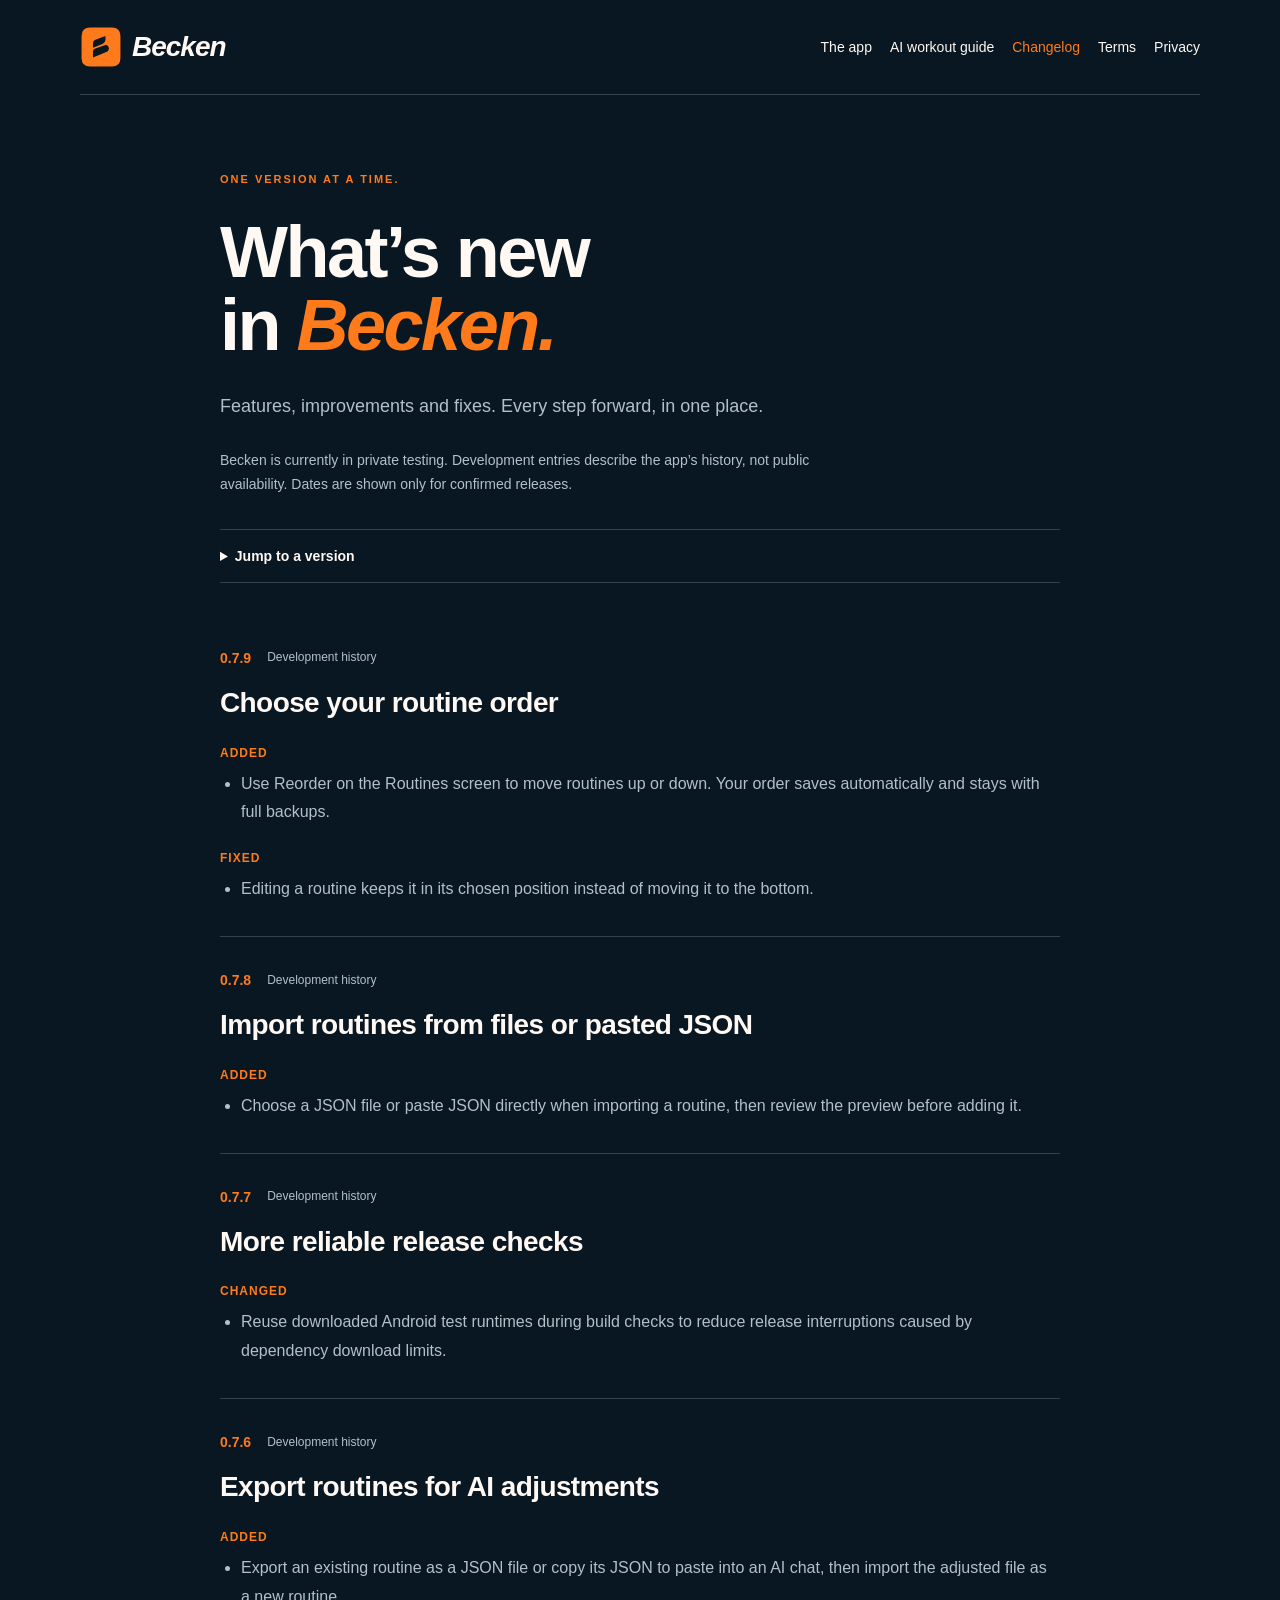
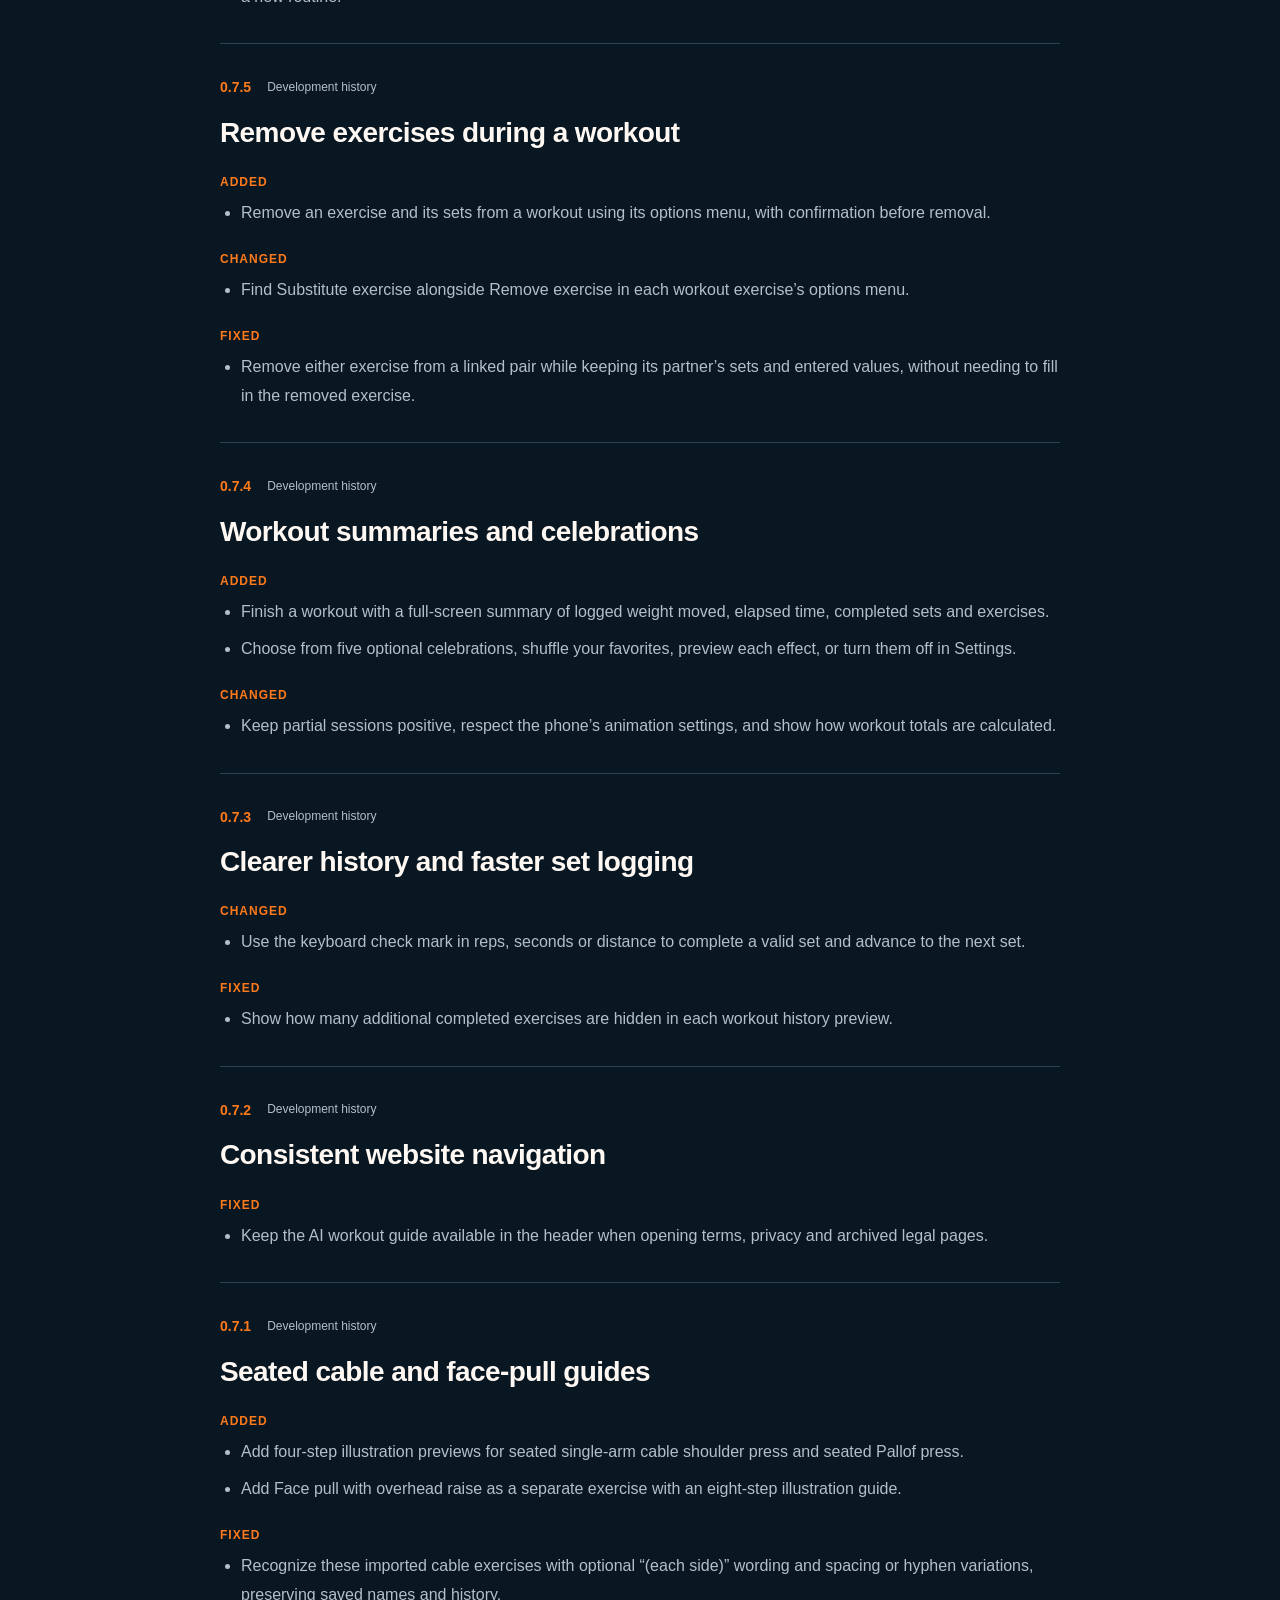
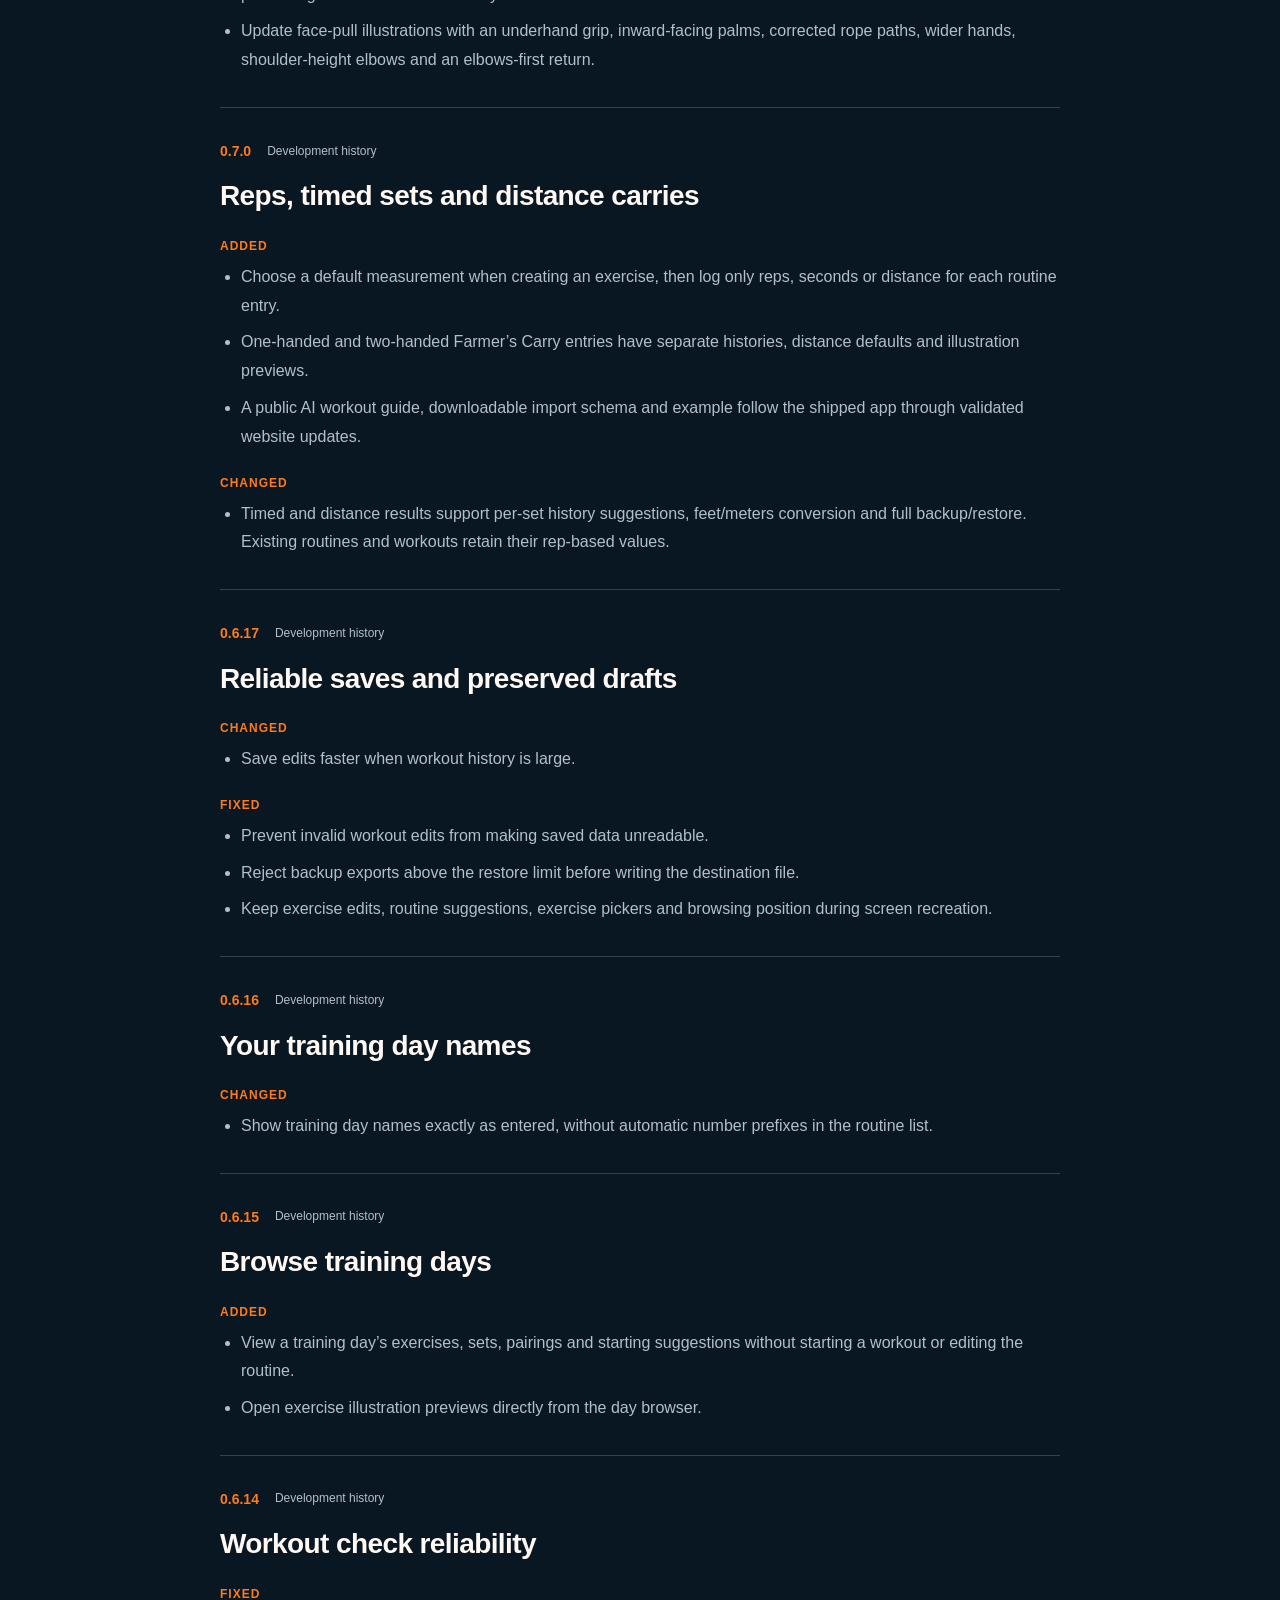
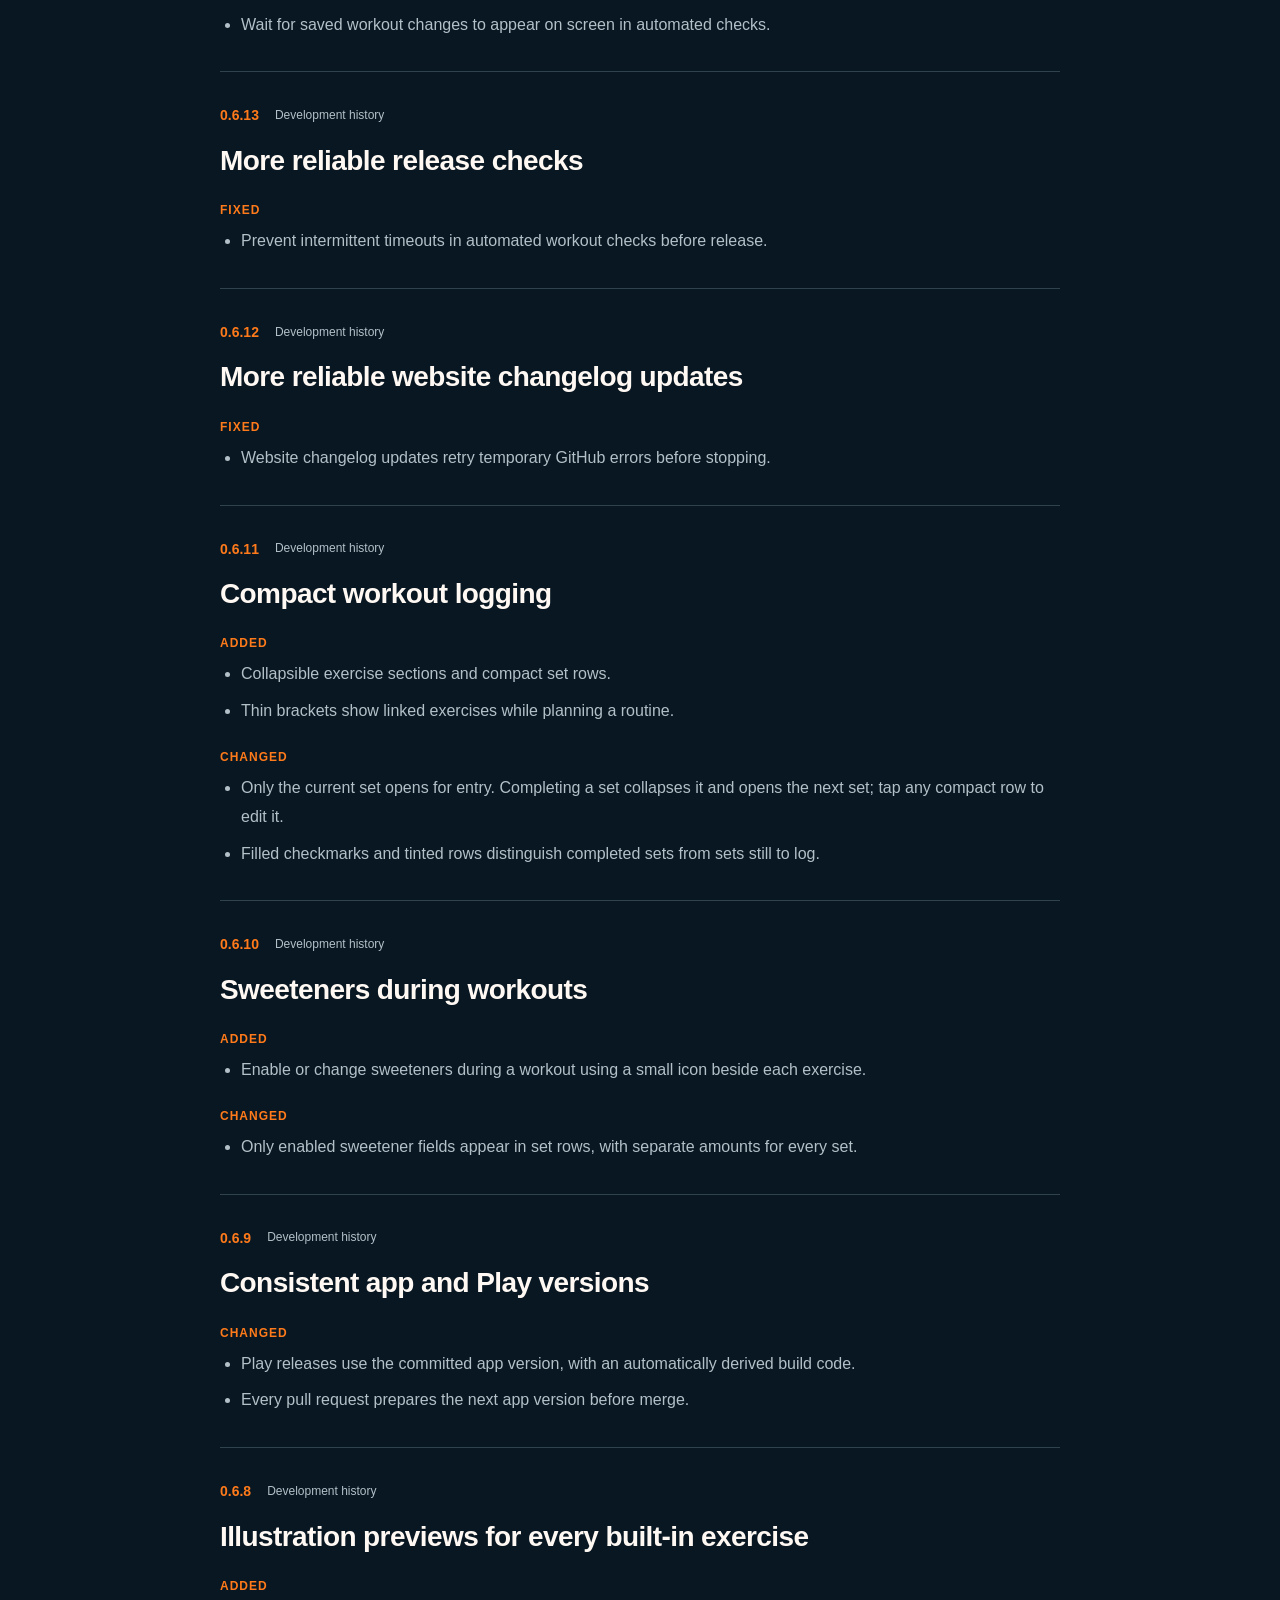
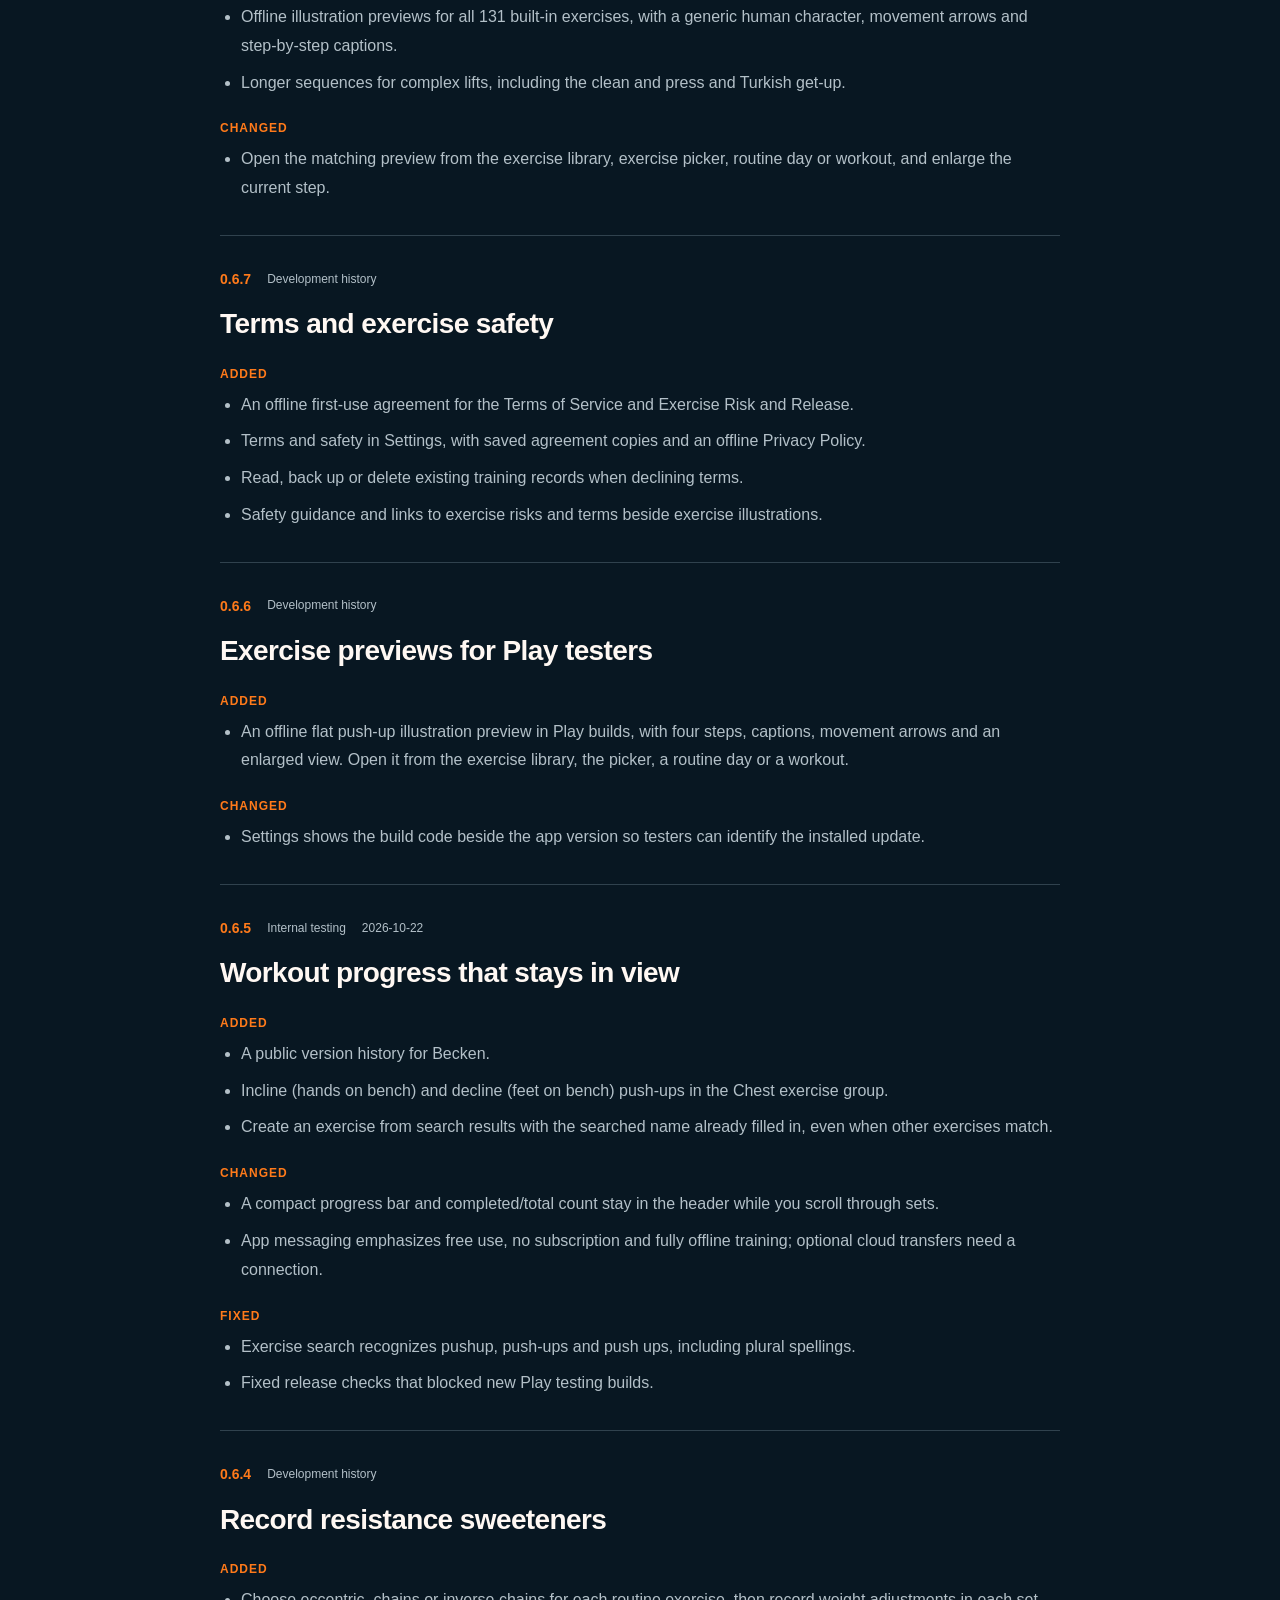
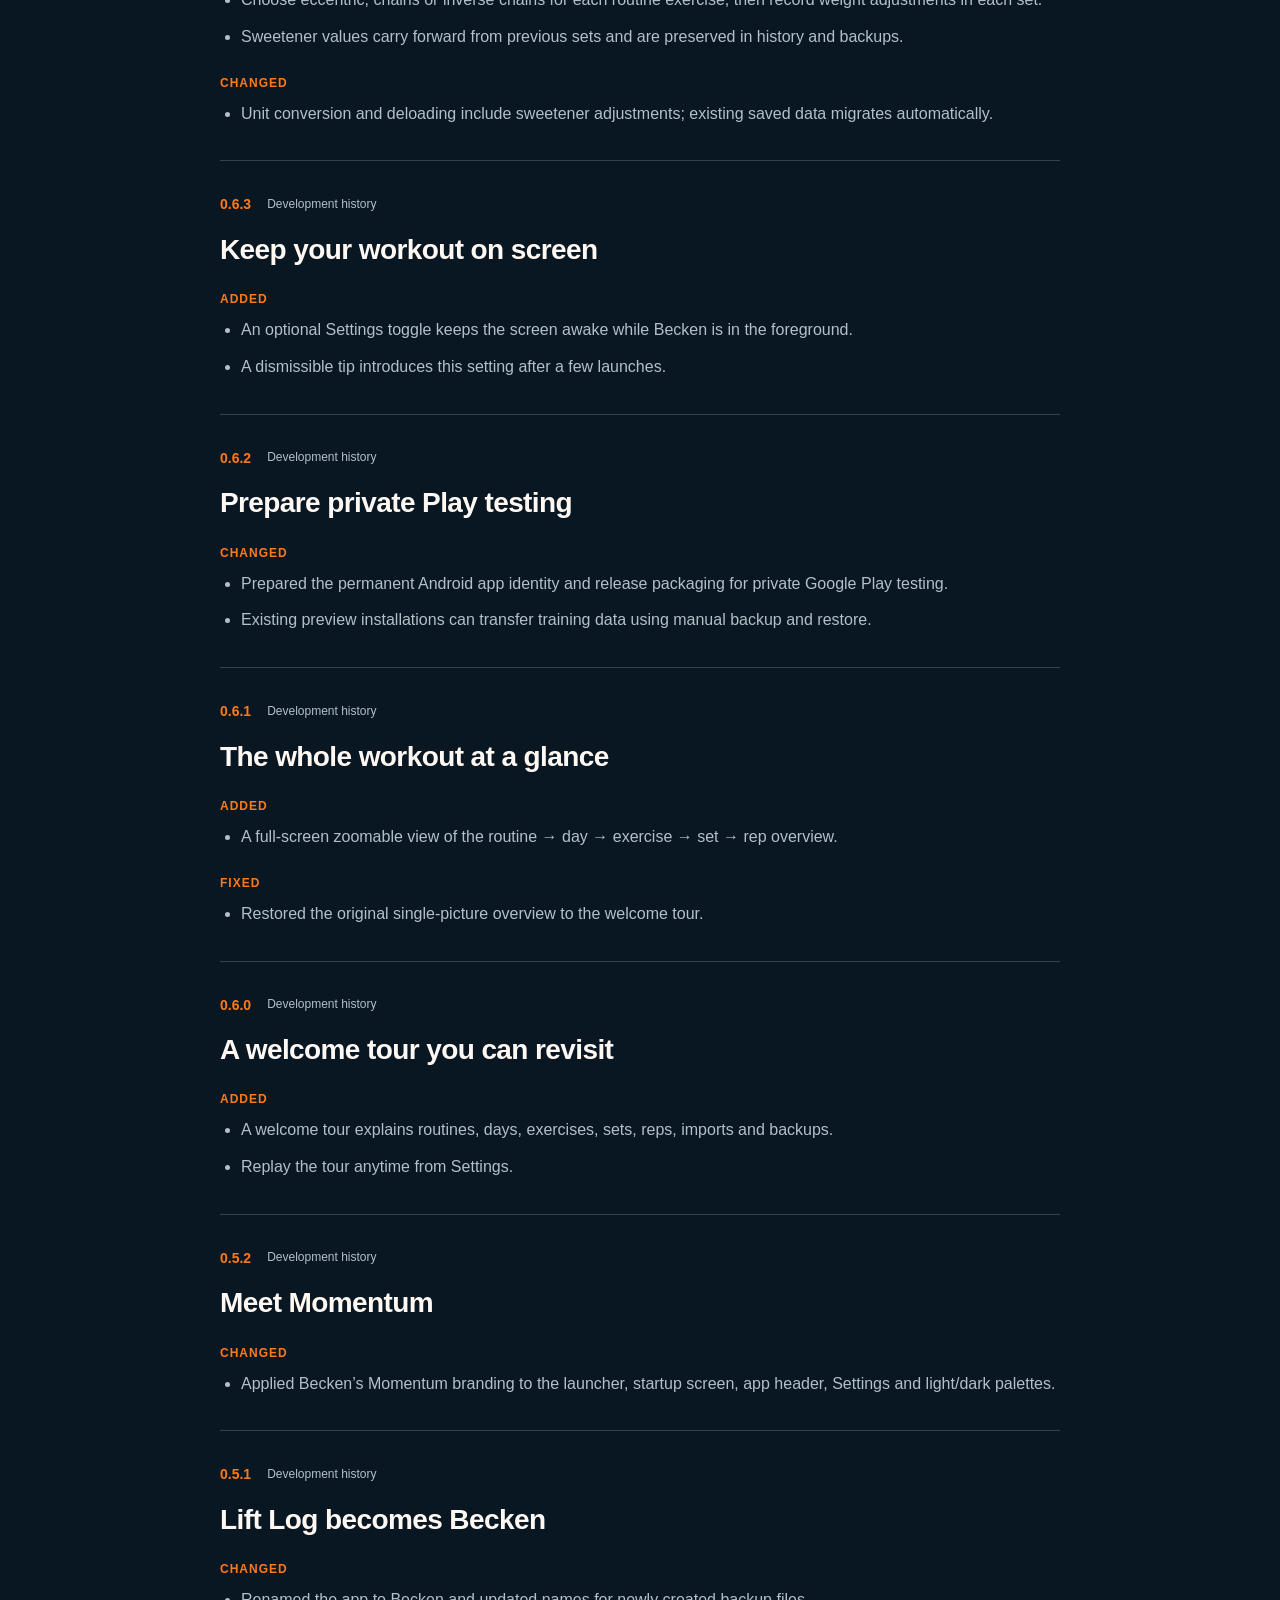
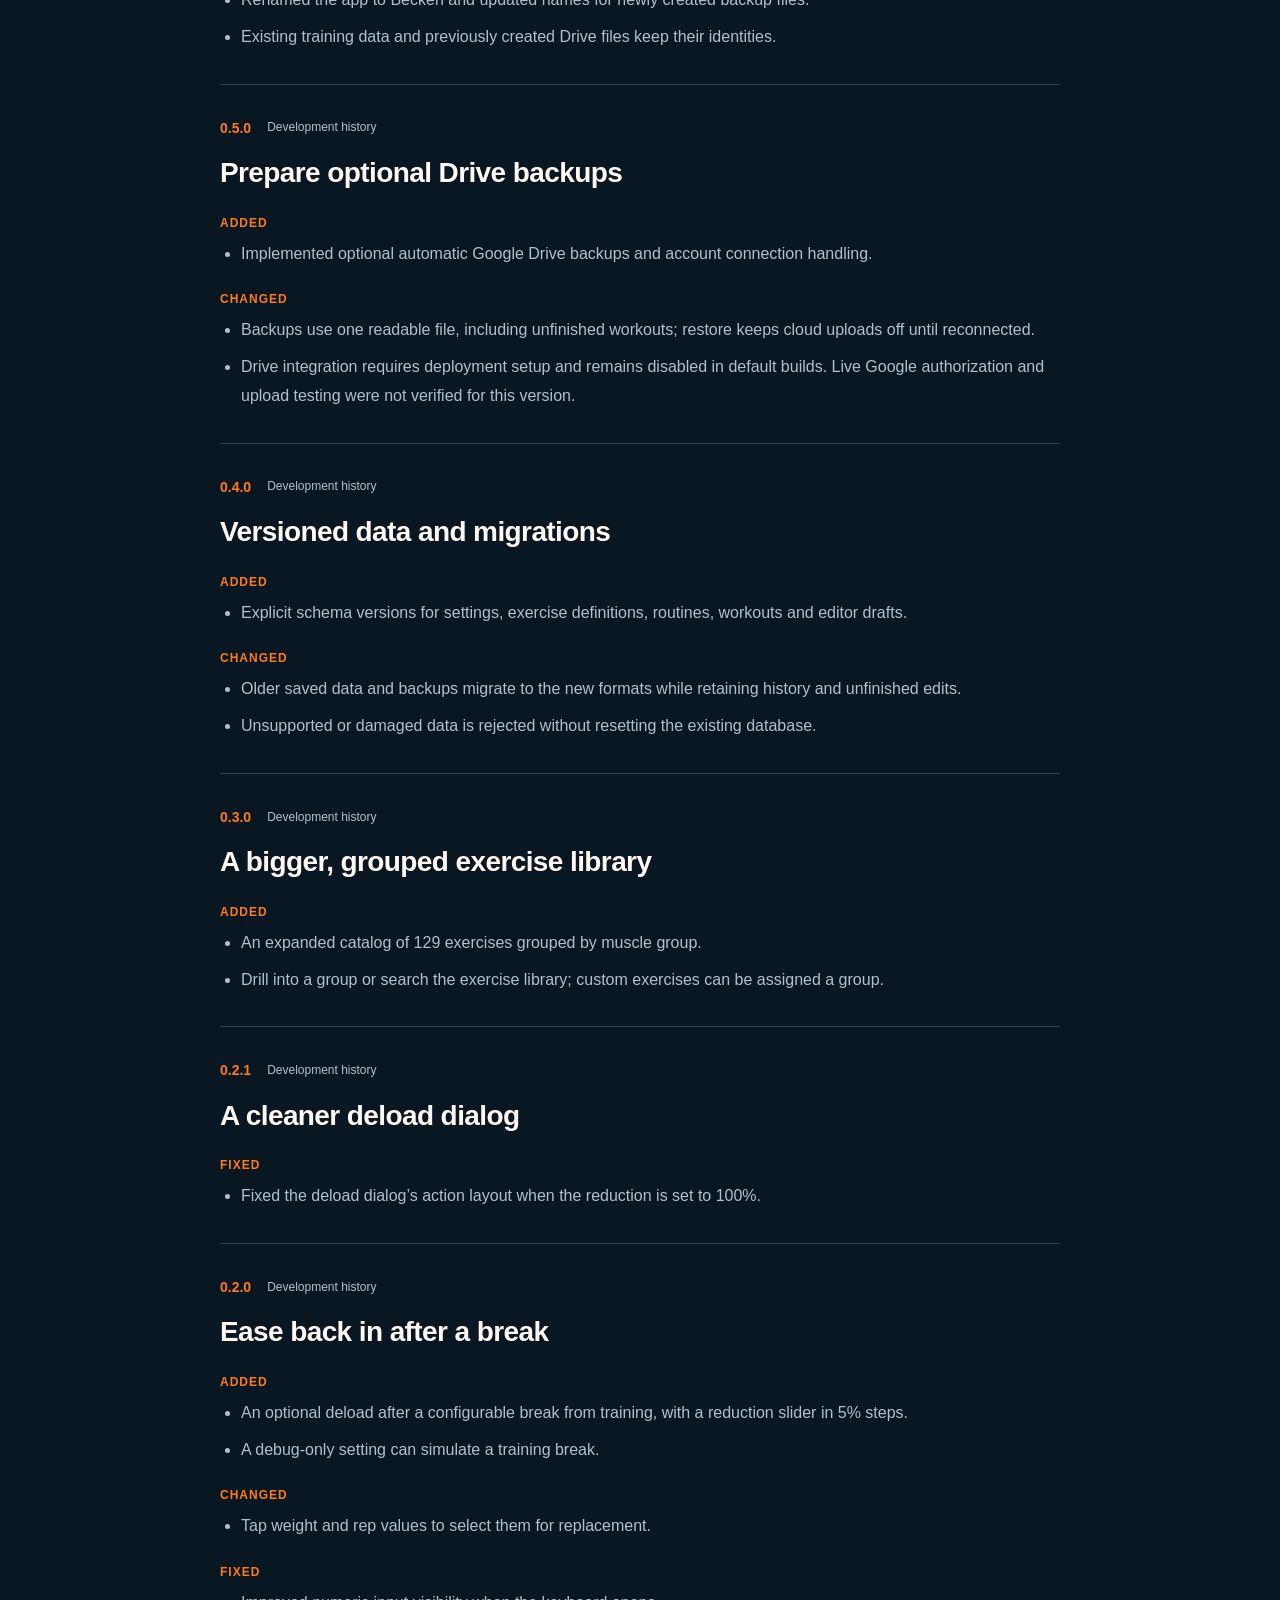
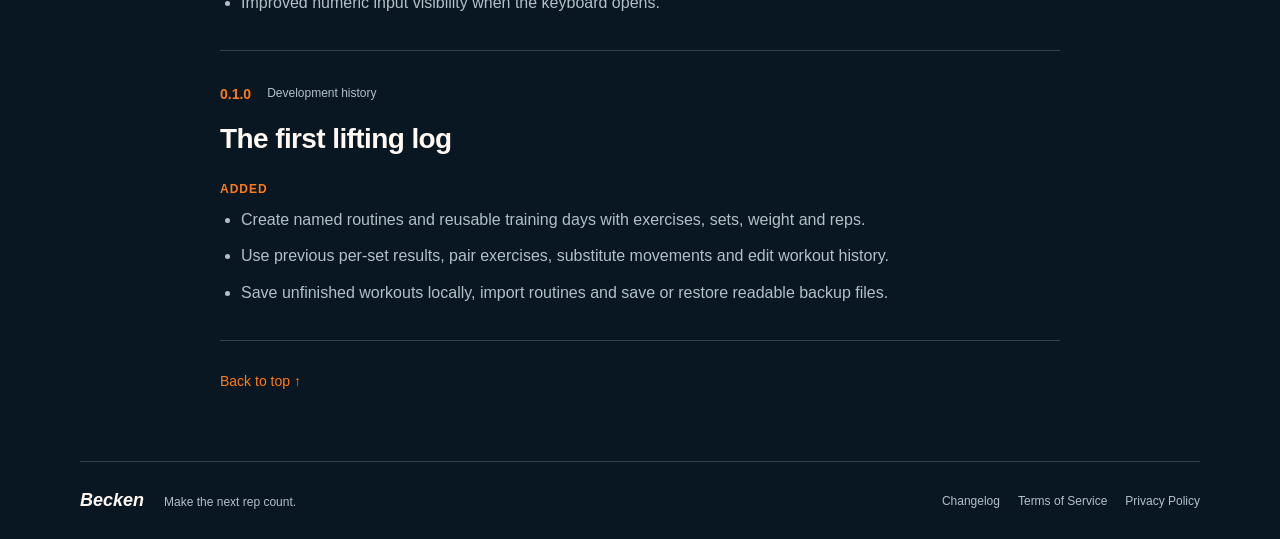
==== commit b2ccd0d0: "Update Becken version history" ====
--- a/changelog/index.html
+++ b/changelog/index.html
@@ -29,8 +29,10 @@
       <p class="intro">Features, improvements and fixes. Every step forward, in one place.</p>
       <p class="history-note">Becken is currently in private testing. Development entries describe the app’s history, not public availability. Dates are shown only for confirmed releases.</p>
     </div>
-    <details class="version-index"><summary>Jump to a version</summary><nav aria-label="Version history"><a href="#v0-7-8">0.7.8</a><a href="#v0-7-7">0.7.7</a><a href="#v0-7-6">0.7.6</a><a href="#v0-7-5">0.7.5</a><a href="#v0-7-4">0.7.4</a><a href="#v0-7-3">0.7.3</a><a href="#v0-7-2">0.7.2</a><a href="#v0-7-1">0.7.1</a><a href="#v0-7-0">0.7.0</a><a href="#v0-6-17">0.6.17</a><a href="#v0-6-16">0.6.16</a><a href="#v0-6-15">0.6.15</a><a href="#v0-6-14">0.6.14</a><a href="#v0-6-13">0.6.13</a><a href="#v0-6-12">0.6.12</a><a href="#v0-6-11">0.6.11</a><a href="#v0-6-10">0.6.10</a><a href="#v0-6-9">0.6.9</a><a href="#v0-6-8">0.6.8</a><a href="#v0-6-7">0.6.7</a><a href="#v0-6-6">0.6.6</a><a href="#v0-6-5">0.6.5</a><a href="#v0-6-4">0.6.4</a><a href="#v0-6-3">0.6.3</a><a href="#v0-6-2">0.6.2</a><a href="#v0-6-1">0.6.1</a><a href="#v0-6-0">0.6.0</a><a href="#v0-5-2">0.5.2</a><a href="#v0-5-1">0.5.1</a><a href="#v0-5-0">0.5.0</a><a href="#v0-4-0">0.4.0</a><a href="#v0-3-0">0.3.0</a><a href="#v0-2-1">0.2.1</a><a href="#v0-2-0">0.2.0</a><a href="#v0-1-0">0.1.0</a></nav></details>
-    <div class="release-list"><article class="release" id="v0-7-8" aria-labelledby="title-v0-7-8"><header><p class="release-meta"><span class="version-badge">0.7.8</span><span>Development history</span></p><h2 id="title-v0-7-8">Import routines from files or pasted JSON</h2></header><section class="change-section"><h3>Added</h3><ul><li>Choose a JSON file or paste JSON directly when importing a routine, then review the preview before adding it.</li></ul></section></article>
+    <details class="version-index"><summary>Jump to a version</summary><nav aria-label="Version history"><a href="#v0-7-9">0.7.9</a><a href="#v0-7-8">0.7.8</a><a href="#v0-7-7">0.7.7</a><a href="#v0-7-6">0.7.6</a><a href="#v0-7-5">0.7.5</a><a href="#v0-7-4">0.7.4</a><a href="#v0-7-3">0.7.3</a><a href="#v0-7-2">0.7.2</a><a href="#v0-7-1">0.7.1</a><a href="#v0-7-0">0.7.0</a><a href="#v0-6-17">0.6.17</a><a href="#v0-6-16">0.6.16</a><a href="#v0-6-15">0.6.15</a><a href="#v0-6-14">0.6.14</a><a href="#v0-6-13">0.6.13</a><a href="#v0-6-12">0.6.12</a><a href="#v0-6-11">0.6.11</a><a href="#v0-6-10">0.6.10</a><a href="#v0-6-9">0.6.9</a><a href="#v0-6-8">0.6.8</a><a href="#v0-6-7">0.6.7</a><a href="#v0-6-6">0.6.6</a><a href="#v0-6-5">0.6.5</a><a href="#v0-6-4">0.6.4</a><a href="#v0-6-3">0.6.3</a><a href="#v0-6-2">0.6.2</a><a href="#v0-6-1">0.6.1</a><a href="#v0-6-0">0.6.0</a><a href="#v0-5-2">0.5.2</a><a href="#v0-5-1">0.5.1</a><a href="#v0-5-0">0.5.0</a><a href="#v0-4-0">0.4.0</a><a href="#v0-3-0">0.3.0</a><a href="#v0-2-1">0.2.1</a><a href="#v0-2-0">0.2.0</a><a href="#v0-1-0">0.1.0</a></nav></details>
+    <div class="release-list"><article class="release" id="v0-7-9" aria-labelledby="title-v0-7-9"><header><p class="release-meta"><span class="version-badge">0.7.9</span><span>Development history</span></p><h2 id="title-v0-7-9">Choose your routine order</h2></header><section class="change-section"><h3>Added</h3><ul><li>Use Reorder on the Routines screen to move routines up or down. Your order saves automatically and stays with full backups.</li></ul></section>
+<section class="change-section"><h3>Fixed</h3><ul><li>Editing a routine keeps it in its chosen position instead of moving it to the bottom.</li></ul></section></article>
+<article class="release" id="v0-7-8" aria-labelledby="title-v0-7-8"><header><p class="release-meta"><span class="version-badge">0.7.8</span><span>Development history</span></p><h2 id="title-v0-7-8">Import routines from files or pasted JSON</h2></header><section class="change-section"><h3>Added</h3><ul><li>Choose a JSON file or paste JSON directly when importing a routine, then review the preview before adding it.</li></ul></section></article>
 <article class="release" id="v0-7-7" aria-labelledby="title-v0-7-7"><header><p class="release-meta"><span class="version-badge">0.7.7</span><span>Development history</span></p><h2 id="title-v0-7-7">More reliable release checks</h2></header><section class="change-section"><h3>Changed</h3><ul><li>Reuse downloaded Android test runtimes during build checks to reduce release interruptions caused by dependency download limits.</li></ul></section></article>
 <article class="release" id="v0-7-6" aria-labelledby="title-v0-7-6"><header><p class="release-meta"><span class="version-badge">0.7.6</span><span>Development history</span></p><h2 id="title-v0-7-6">Export routines for AI adjustments</h2></header><section class="change-section"><h3>Added</h3><ul><li>Export an existing routine as a JSON file or copy its JSON to paste into an AI chat, then import the adjusted file as a new routine.</li></ul></section></article>
 <article class="release" id="v0-7-5" aria-labelledby="title-v0-7-5"><header><p class="release-meta"><span class="version-badge">0.7.5</span><span>Development history</span></p><h2 id="title-v0-7-5">Remove exercises during a workout</h2></header><section class="change-section"><h3>Added</h3><ul><li>Remove an exercise and its sets from a workout using its options menu, with confirmation before removal.</li></ul></section>
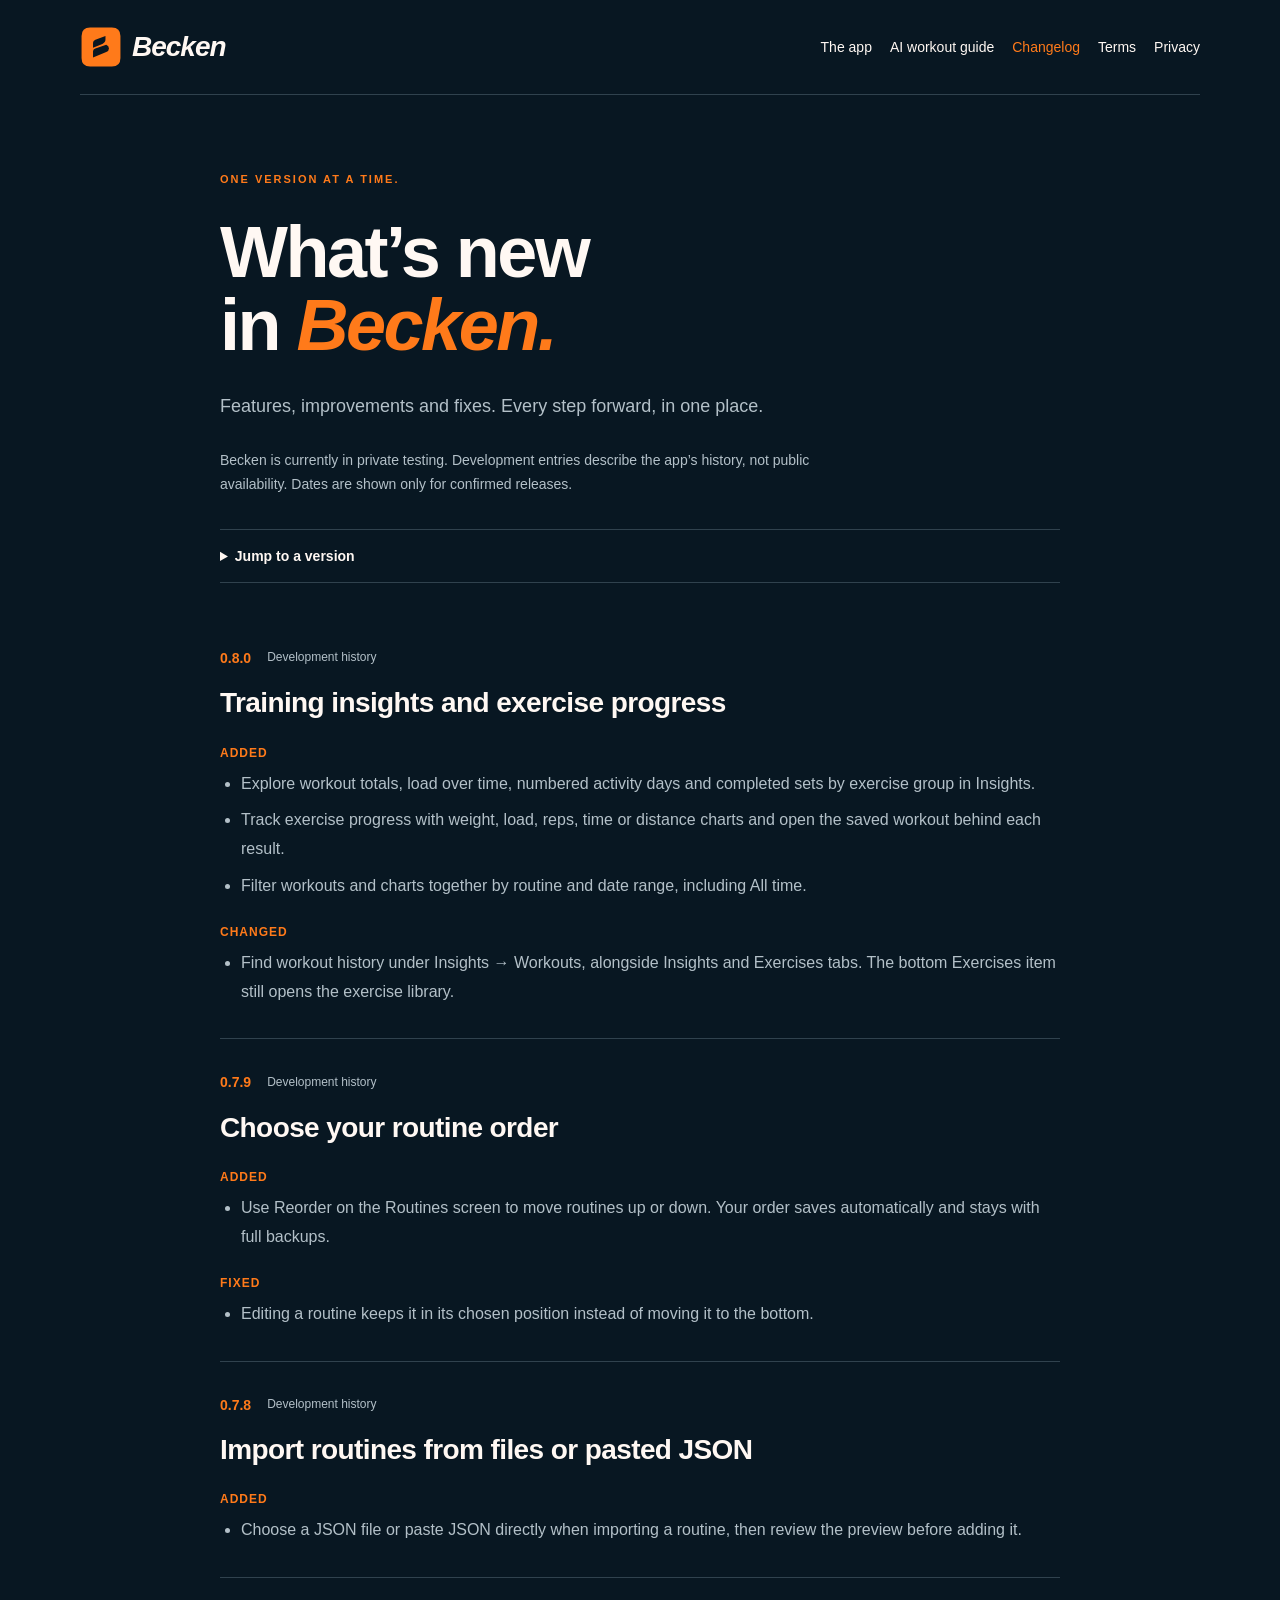
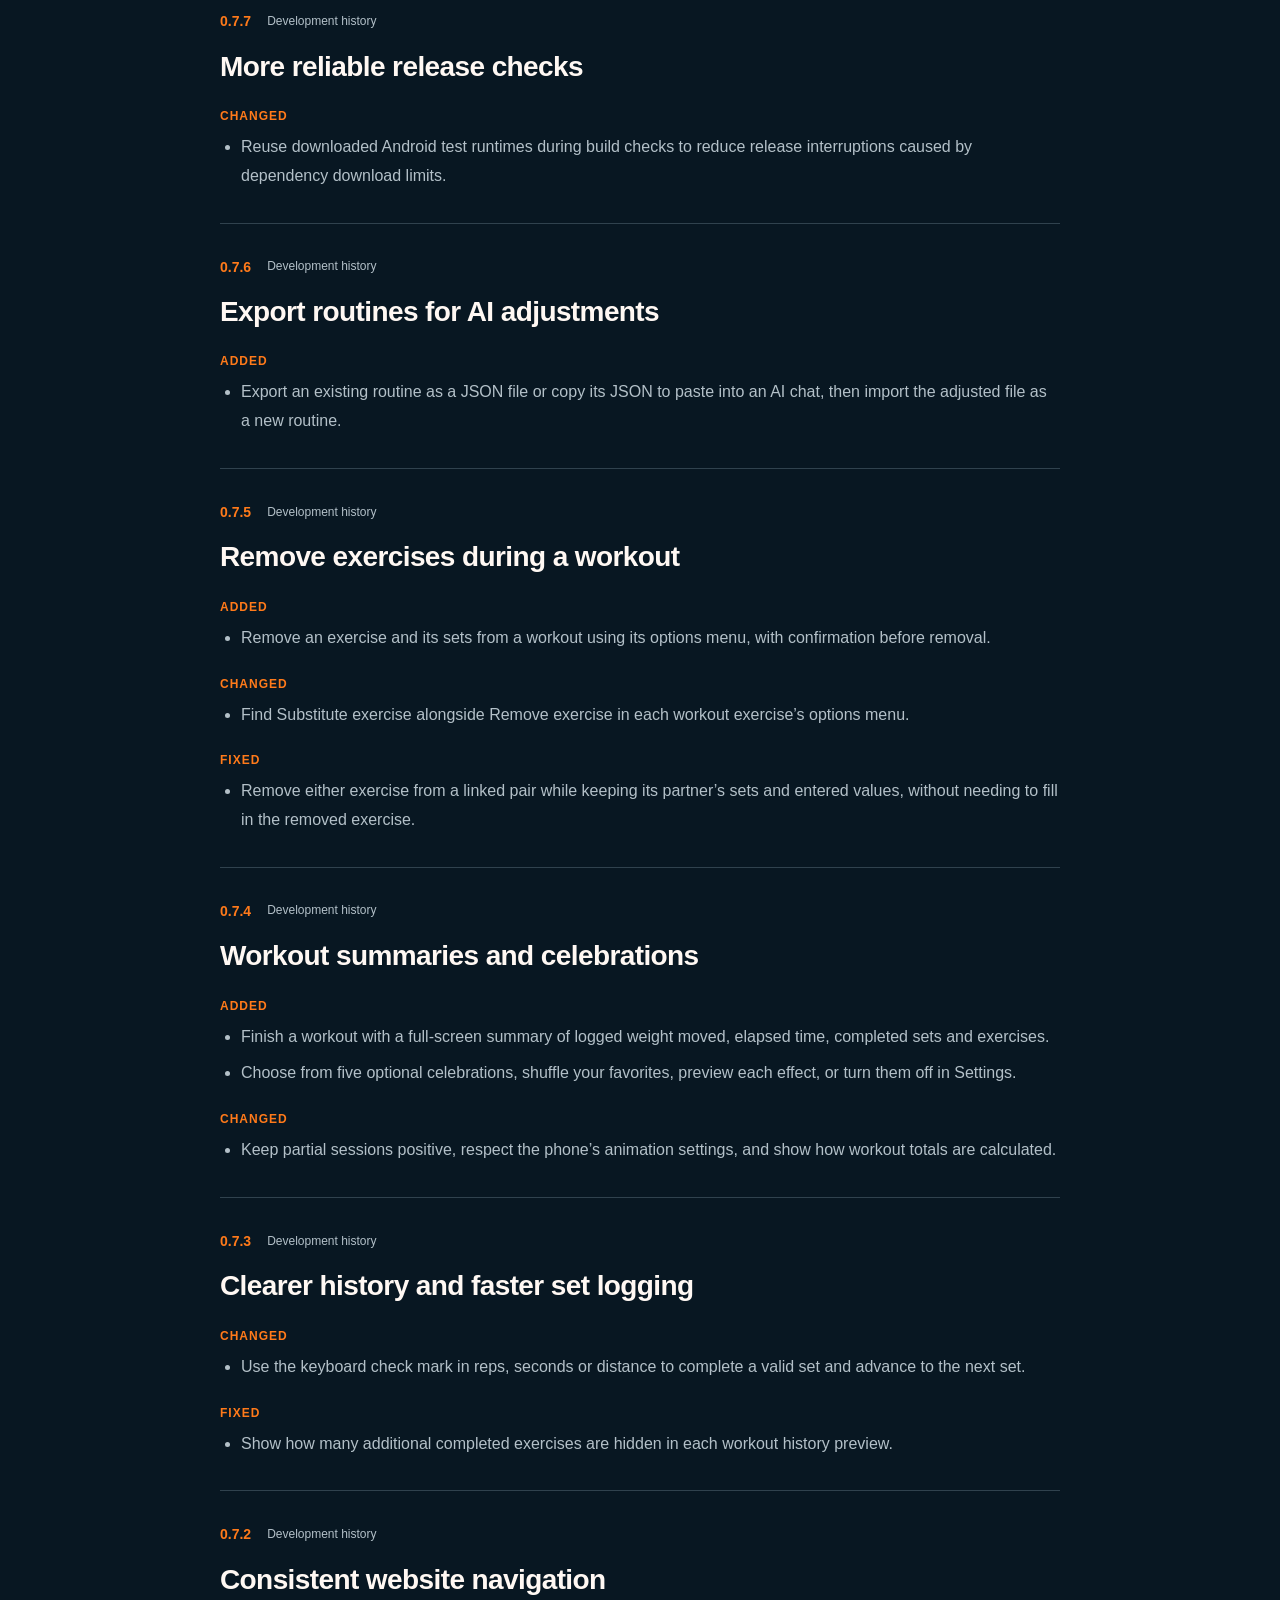
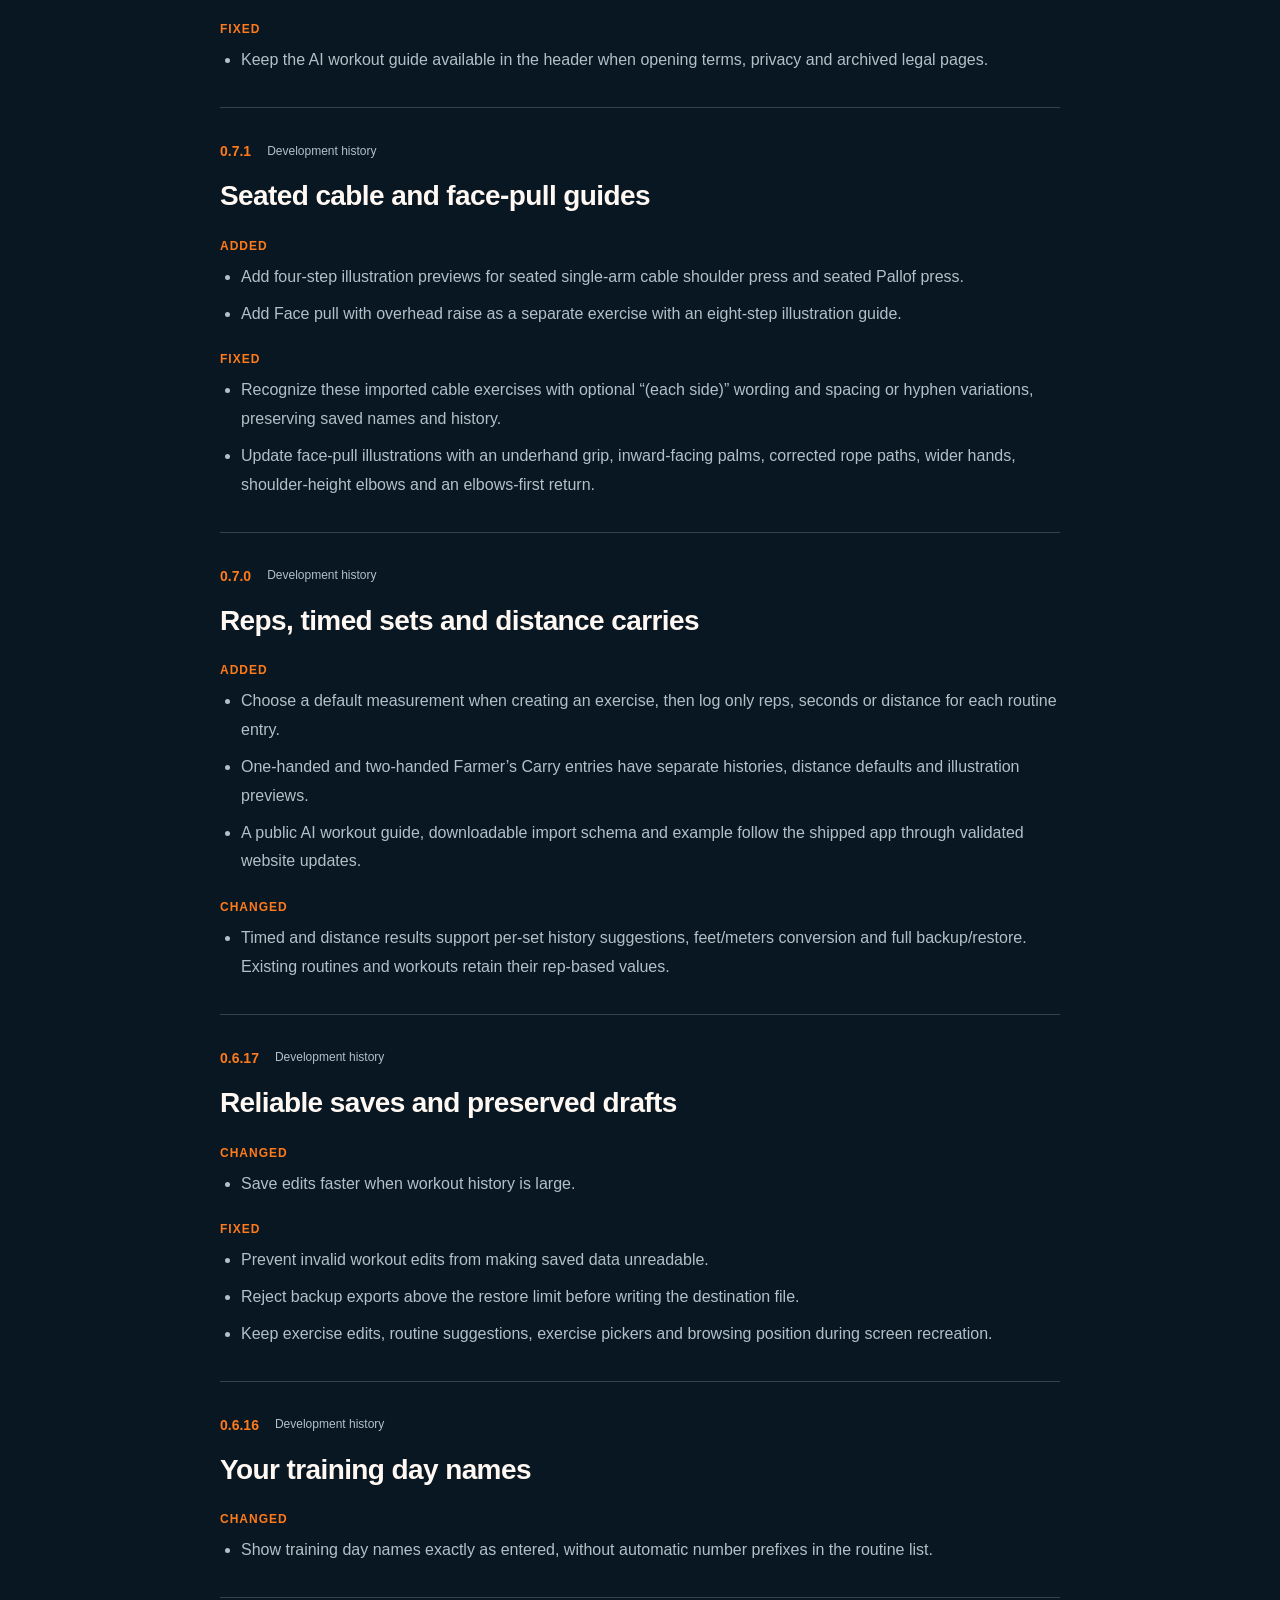
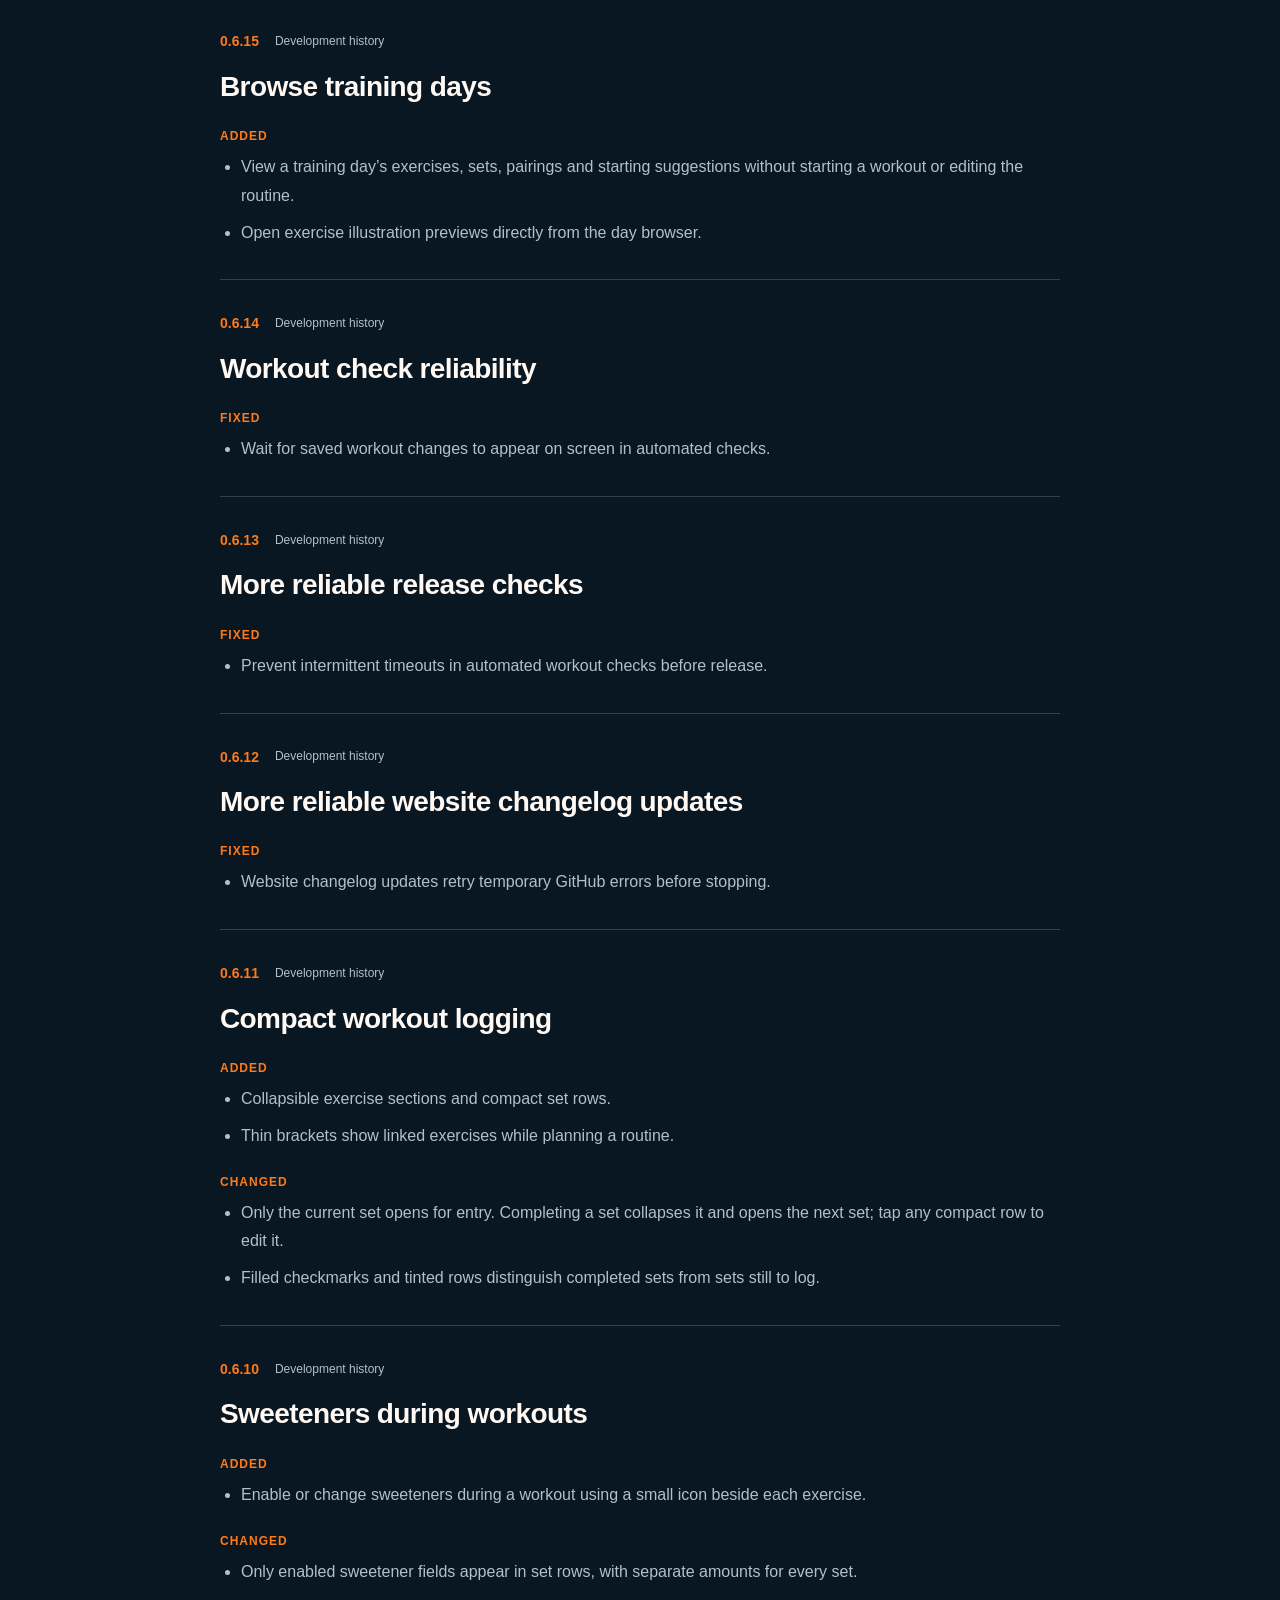
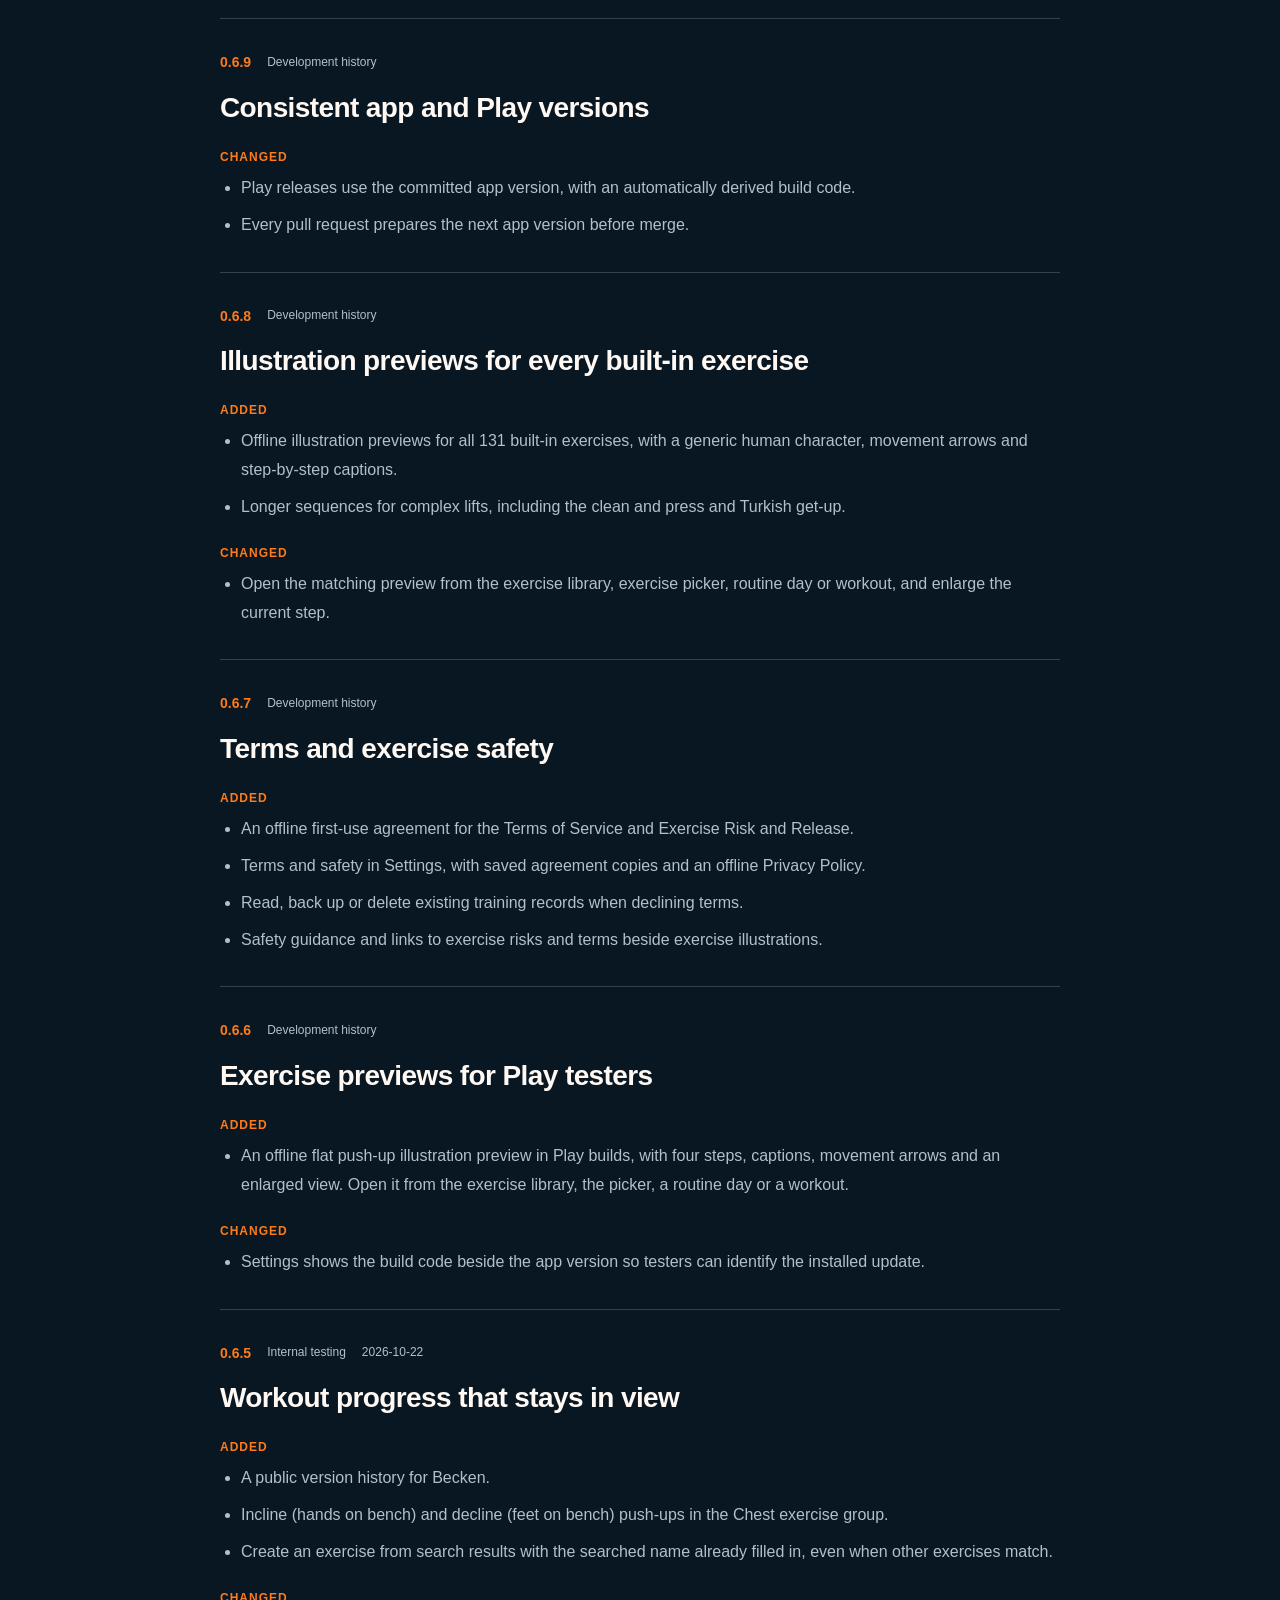
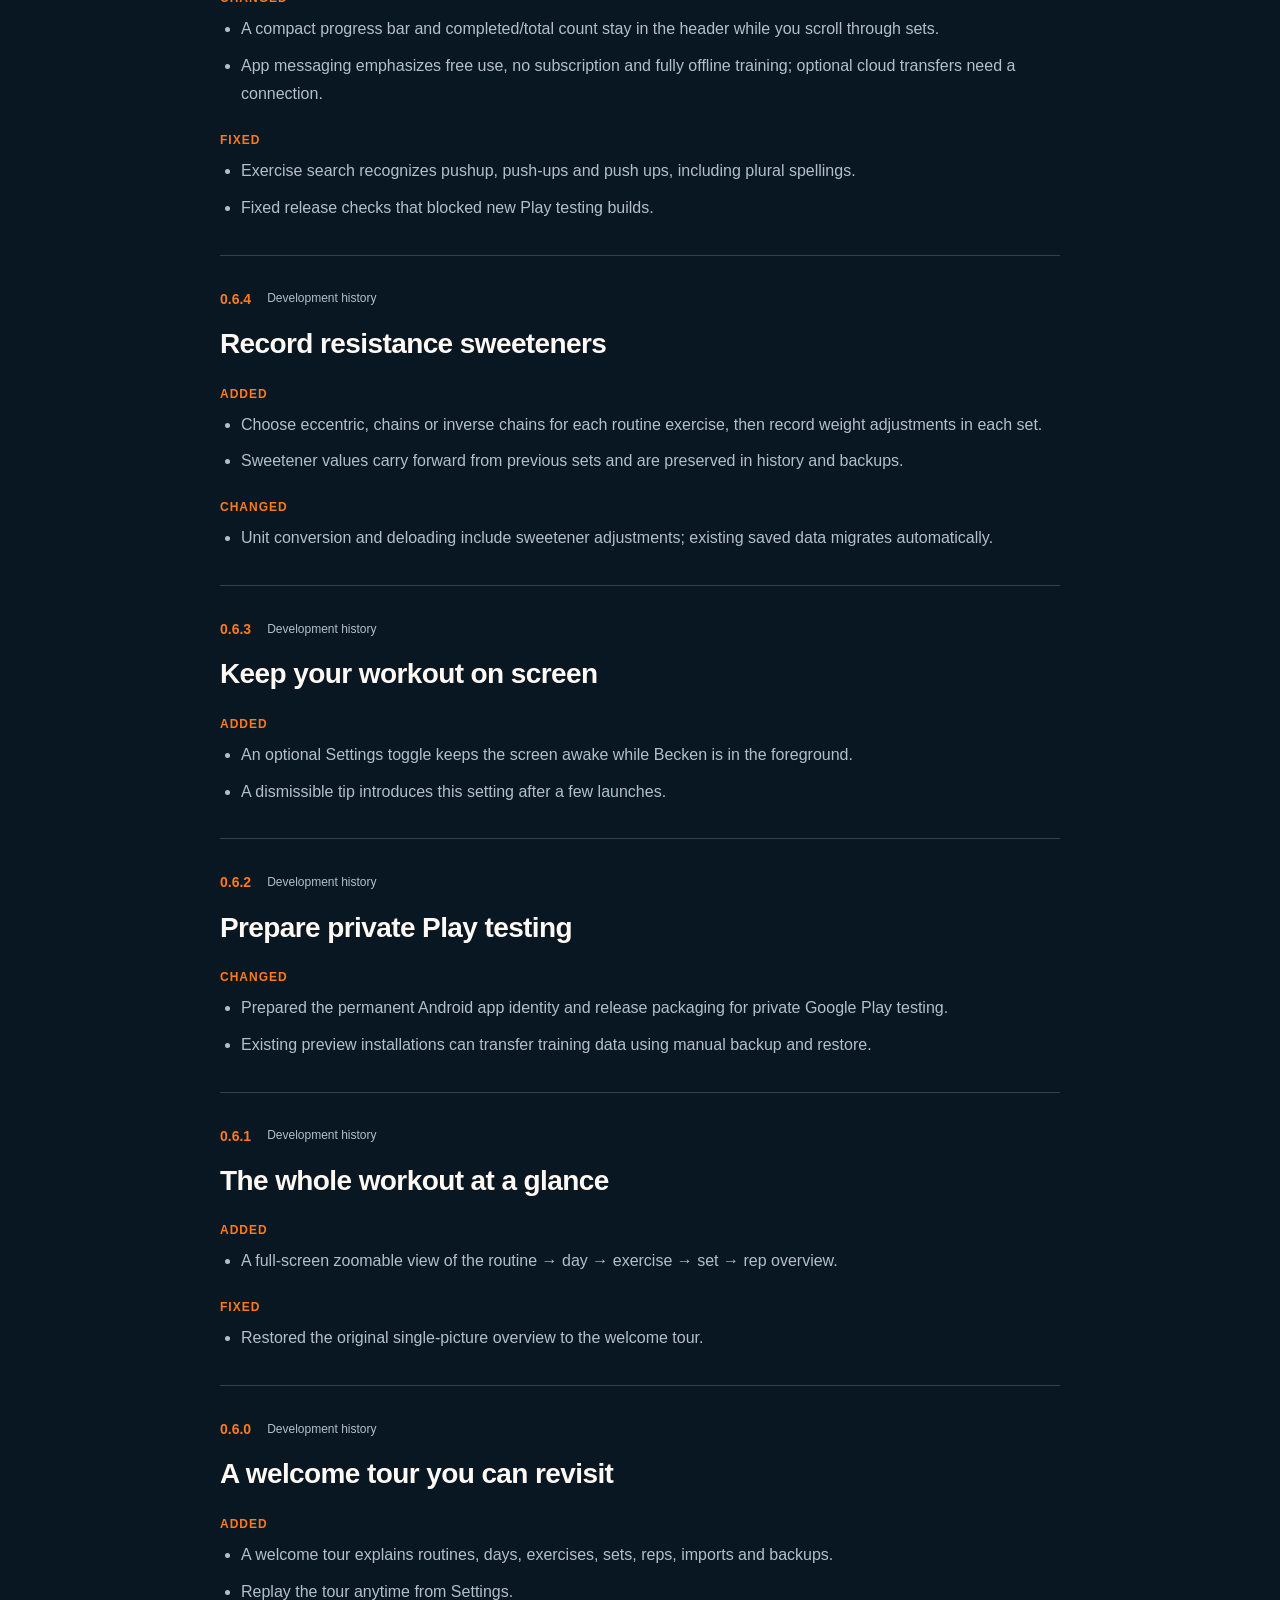
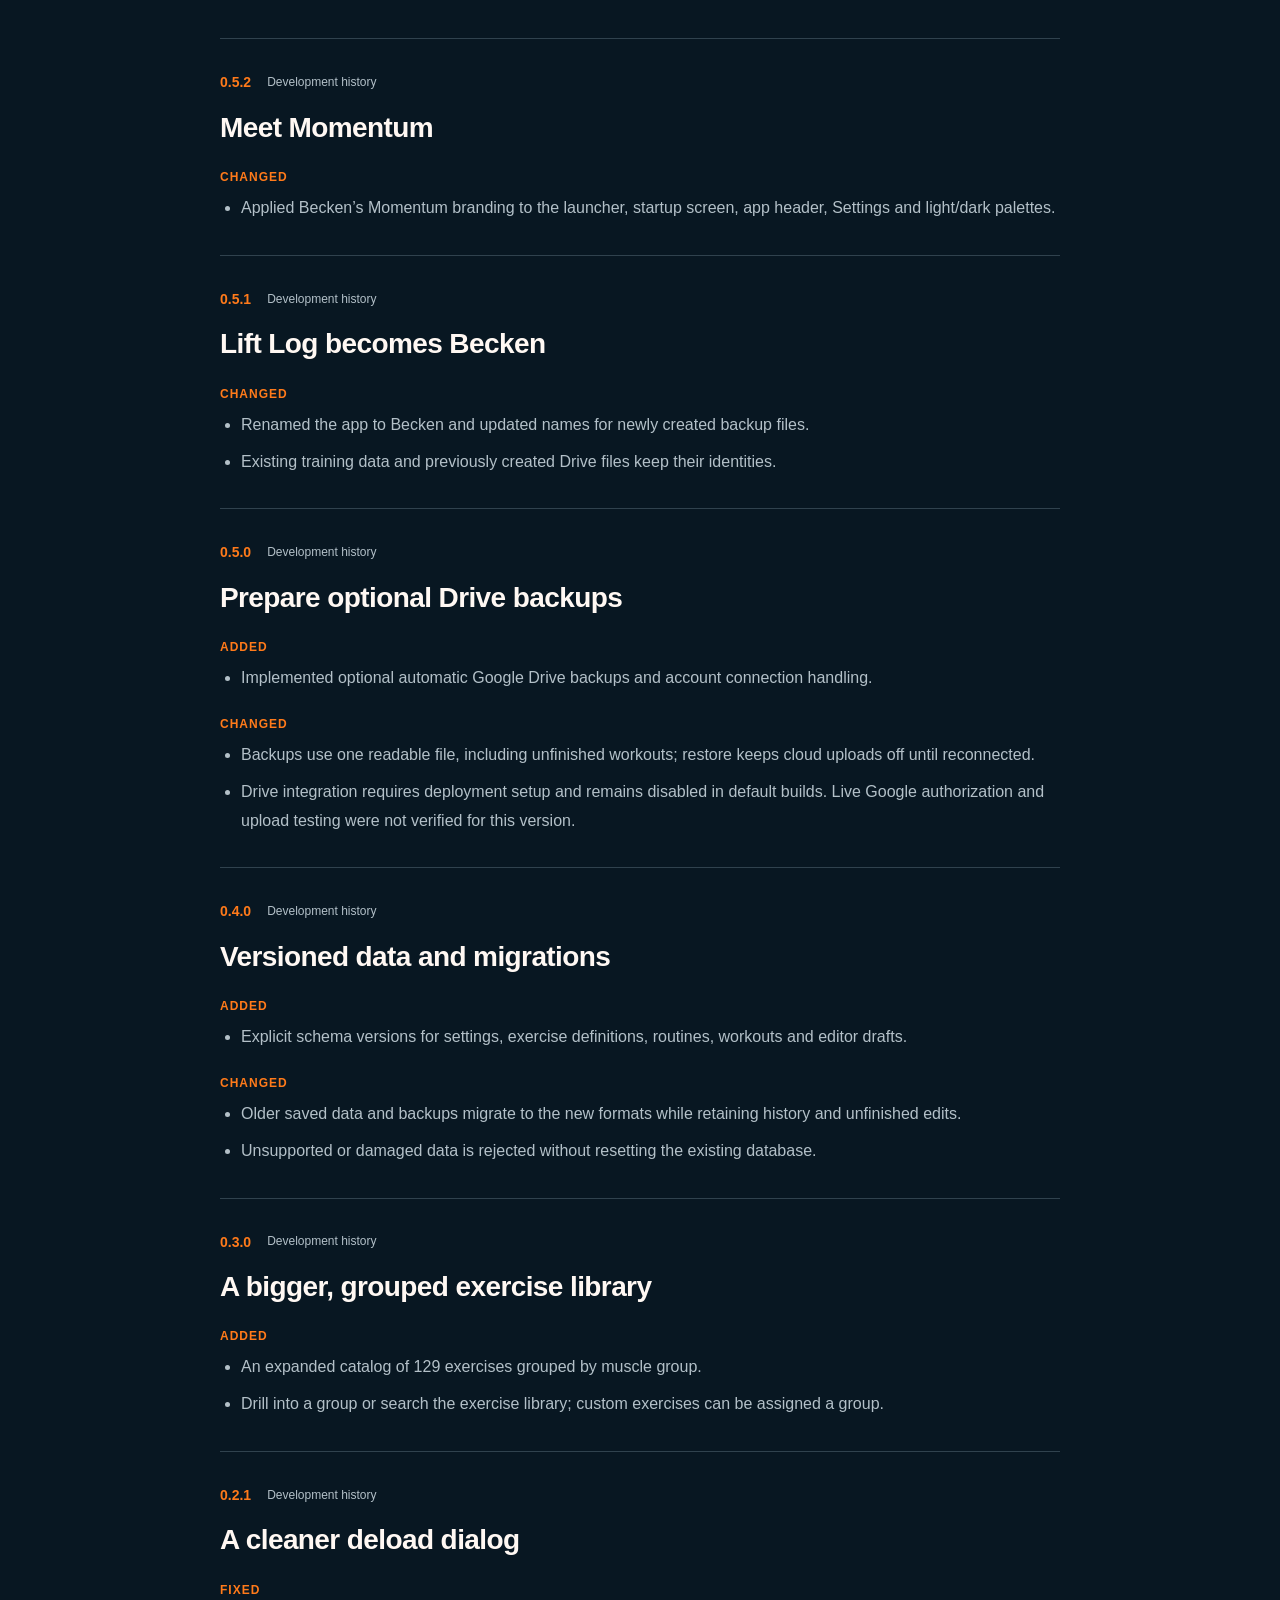
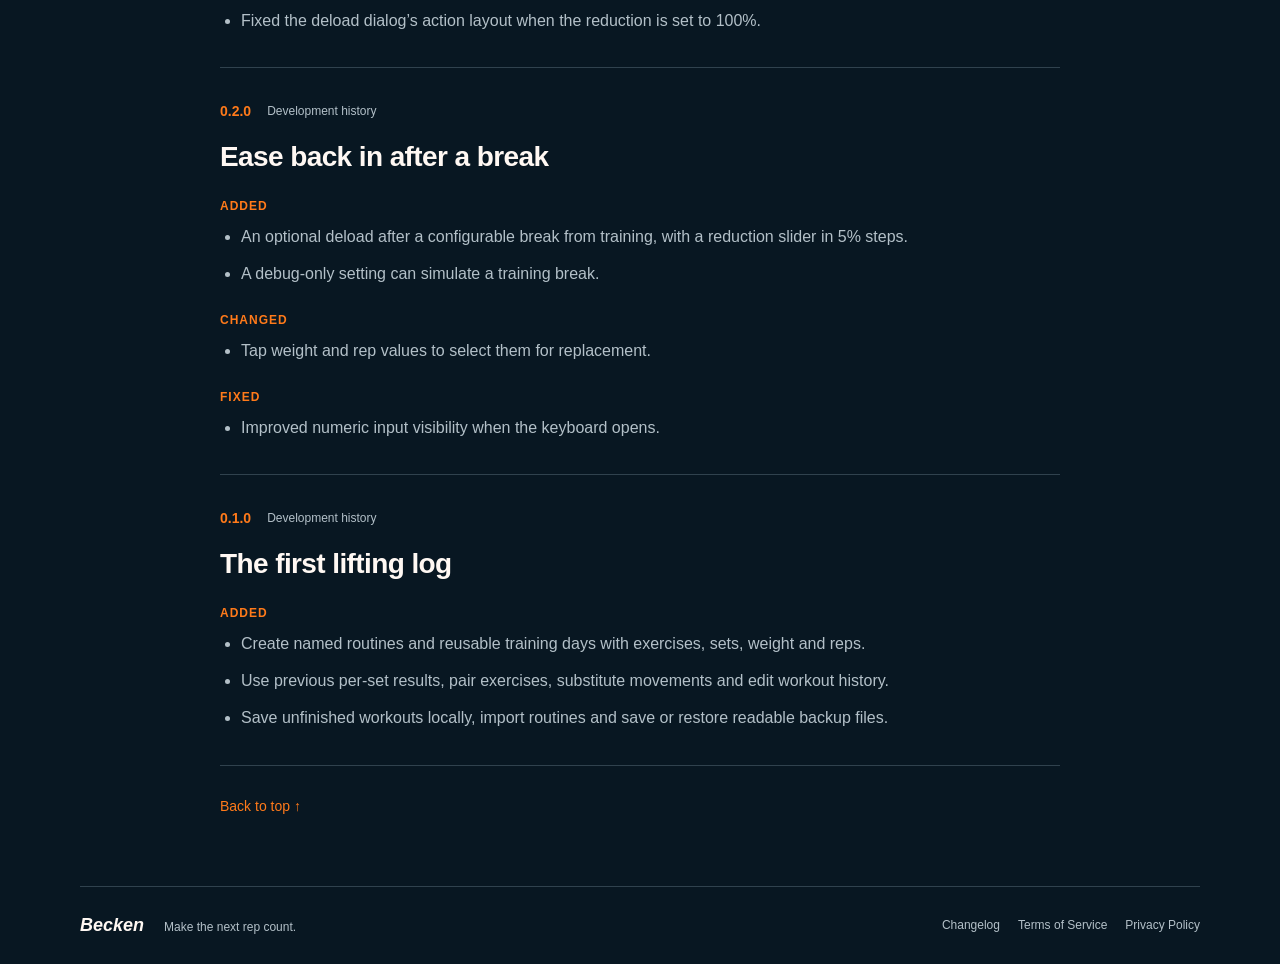
==== commit b1910808: "Update Becken version history" ====
--- a/changelog/index.html
+++ b/changelog/index.html
@@ -29,8 +29,10 @@
       <p class="intro">Features, improvements and fixes. Every step forward, in one place.</p>
       <p class="history-note">Becken is currently in private testing. Development entries describe the app’s history, not public availability. Dates are shown only for confirmed releases.</p>
     </div>
-    <details class="version-index"><summary>Jump to a version</summary><nav aria-label="Version history"><a href="#v0-7-9">0.7.9</a><a href="#v0-7-8">0.7.8</a><a href="#v0-7-7">0.7.7</a><a href="#v0-7-6">0.7.6</a><a href="#v0-7-5">0.7.5</a><a href="#v0-7-4">0.7.4</a><a href="#v0-7-3">0.7.3</a><a href="#v0-7-2">0.7.2</a><a href="#v0-7-1">0.7.1</a><a href="#v0-7-0">0.7.0</a><a href="#v0-6-17">0.6.17</a><a href="#v0-6-16">0.6.16</a><a href="#v0-6-15">0.6.15</a><a href="#v0-6-14">0.6.14</a><a href="#v0-6-13">0.6.13</a><a href="#v0-6-12">0.6.12</a><a href="#v0-6-11">0.6.11</a><a href="#v0-6-10">0.6.10</a><a href="#v0-6-9">0.6.9</a><a href="#v0-6-8">0.6.8</a><a href="#v0-6-7">0.6.7</a><a href="#v0-6-6">0.6.6</a><a href="#v0-6-5">0.6.5</a><a href="#v0-6-4">0.6.4</a><a href="#v0-6-3">0.6.3</a><a href="#v0-6-2">0.6.2</a><a href="#v0-6-1">0.6.1</a><a href="#v0-6-0">0.6.0</a><a href="#v0-5-2">0.5.2</a><a href="#v0-5-1">0.5.1</a><a href="#v0-5-0">0.5.0</a><a href="#v0-4-0">0.4.0</a><a href="#v0-3-0">0.3.0</a><a href="#v0-2-1">0.2.1</a><a href="#v0-2-0">0.2.0</a><a href="#v0-1-0">0.1.0</a></nav></details>
-    <div class="release-list"><article class="release" id="v0-7-9" aria-labelledby="title-v0-7-9"><header><p class="release-meta"><span class="version-badge">0.7.9</span><span>Development history</span></p><h2 id="title-v0-7-9">Choose your routine order</h2></header><section class="change-section"><h3>Added</h3><ul><li>Use Reorder on the Routines screen to move routines up or down. Your order saves automatically and stays with full backups.</li></ul></section>
+    <details class="version-index"><summary>Jump to a version</summary><nav aria-label="Version history"><a href="#v0-8-0">0.8.0</a><a href="#v0-7-9">0.7.9</a><a href="#v0-7-8">0.7.8</a><a href="#v0-7-7">0.7.7</a><a href="#v0-7-6">0.7.6</a><a href="#v0-7-5">0.7.5</a><a href="#v0-7-4">0.7.4</a><a href="#v0-7-3">0.7.3</a><a href="#v0-7-2">0.7.2</a><a href="#v0-7-1">0.7.1</a><a href="#v0-7-0">0.7.0</a><a href="#v0-6-17">0.6.17</a><a href="#v0-6-16">0.6.16</a><a href="#v0-6-15">0.6.15</a><a href="#v0-6-14">0.6.14</a><a href="#v0-6-13">0.6.13</a><a href="#v0-6-12">0.6.12</a><a href="#v0-6-11">0.6.11</a><a href="#v0-6-10">0.6.10</a><a href="#v0-6-9">0.6.9</a><a href="#v0-6-8">0.6.8</a><a href="#v0-6-7">0.6.7</a><a href="#v0-6-6">0.6.6</a><a href="#v0-6-5">0.6.5</a><a href="#v0-6-4">0.6.4</a><a href="#v0-6-3">0.6.3</a><a href="#v0-6-2">0.6.2</a><a href="#v0-6-1">0.6.1</a><a href="#v0-6-0">0.6.0</a><a href="#v0-5-2">0.5.2</a><a href="#v0-5-1">0.5.1</a><a href="#v0-5-0">0.5.0</a><a href="#v0-4-0">0.4.0</a><a href="#v0-3-0">0.3.0</a><a href="#v0-2-1">0.2.1</a><a href="#v0-2-0">0.2.0</a><a href="#v0-1-0">0.1.0</a></nav></details>
+    <div class="release-list"><article class="release" id="v0-8-0" aria-labelledby="title-v0-8-0"><header><p class="release-meta"><span class="version-badge">0.8.0</span><span>Development history</span></p><h2 id="title-v0-8-0">Training insights and exercise progress</h2></header><section class="change-section"><h3>Added</h3><ul><li>Explore workout totals, load over time, numbered activity days and completed sets by exercise group in Insights.</li><li>Track exercise progress with weight, load, reps, time or distance charts and open the saved workout behind each result.</li><li>Filter workouts and charts together by routine and date range, including All time.</li></ul></section>
+<section class="change-section"><h3>Changed</h3><ul><li>Find workout history under Insights → Workouts, alongside Insights and Exercises tabs. The bottom Exercises item still opens the exercise library.</li></ul></section></article>
+<article class="release" id="v0-7-9" aria-labelledby="title-v0-7-9"><header><p class="release-meta"><span class="version-badge">0.7.9</span><span>Development history</span></p><h2 id="title-v0-7-9">Choose your routine order</h2></header><section class="change-section"><h3>Added</h3><ul><li>Use Reorder on the Routines screen to move routines up or down. Your order saves automatically and stays with full backups.</li></ul></section>
 <section class="change-section"><h3>Fixed</h3><ul><li>Editing a routine keeps it in its chosen position instead of moving it to the bottom.</li></ul></section></article>
 <article class="release" id="v0-7-8" aria-labelledby="title-v0-7-8"><header><p class="release-meta"><span class="version-badge">0.7.8</span><span>Development history</span></p><h2 id="title-v0-7-8">Import routines from files or pasted JSON</h2></header><section class="change-section"><h3>Added</h3><ul><li>Choose a JSON file or paste JSON directly when importing a routine, then review the preview before adding it.</li></ul></section></article>
 <article class="release" id="v0-7-7" aria-labelledby="title-v0-7-7"><header><p class="release-meta"><span class="version-badge">0.7.7</span><span>Development history</span></p><h2 id="title-v0-7-7">More reliable release checks</h2></header><section class="change-section"><h3>Changed</h3><ul><li>Reuse downloaded Android test runtimes during build checks to reduce release interruptions caused by dependency download limits.</li></ul></section></article>
